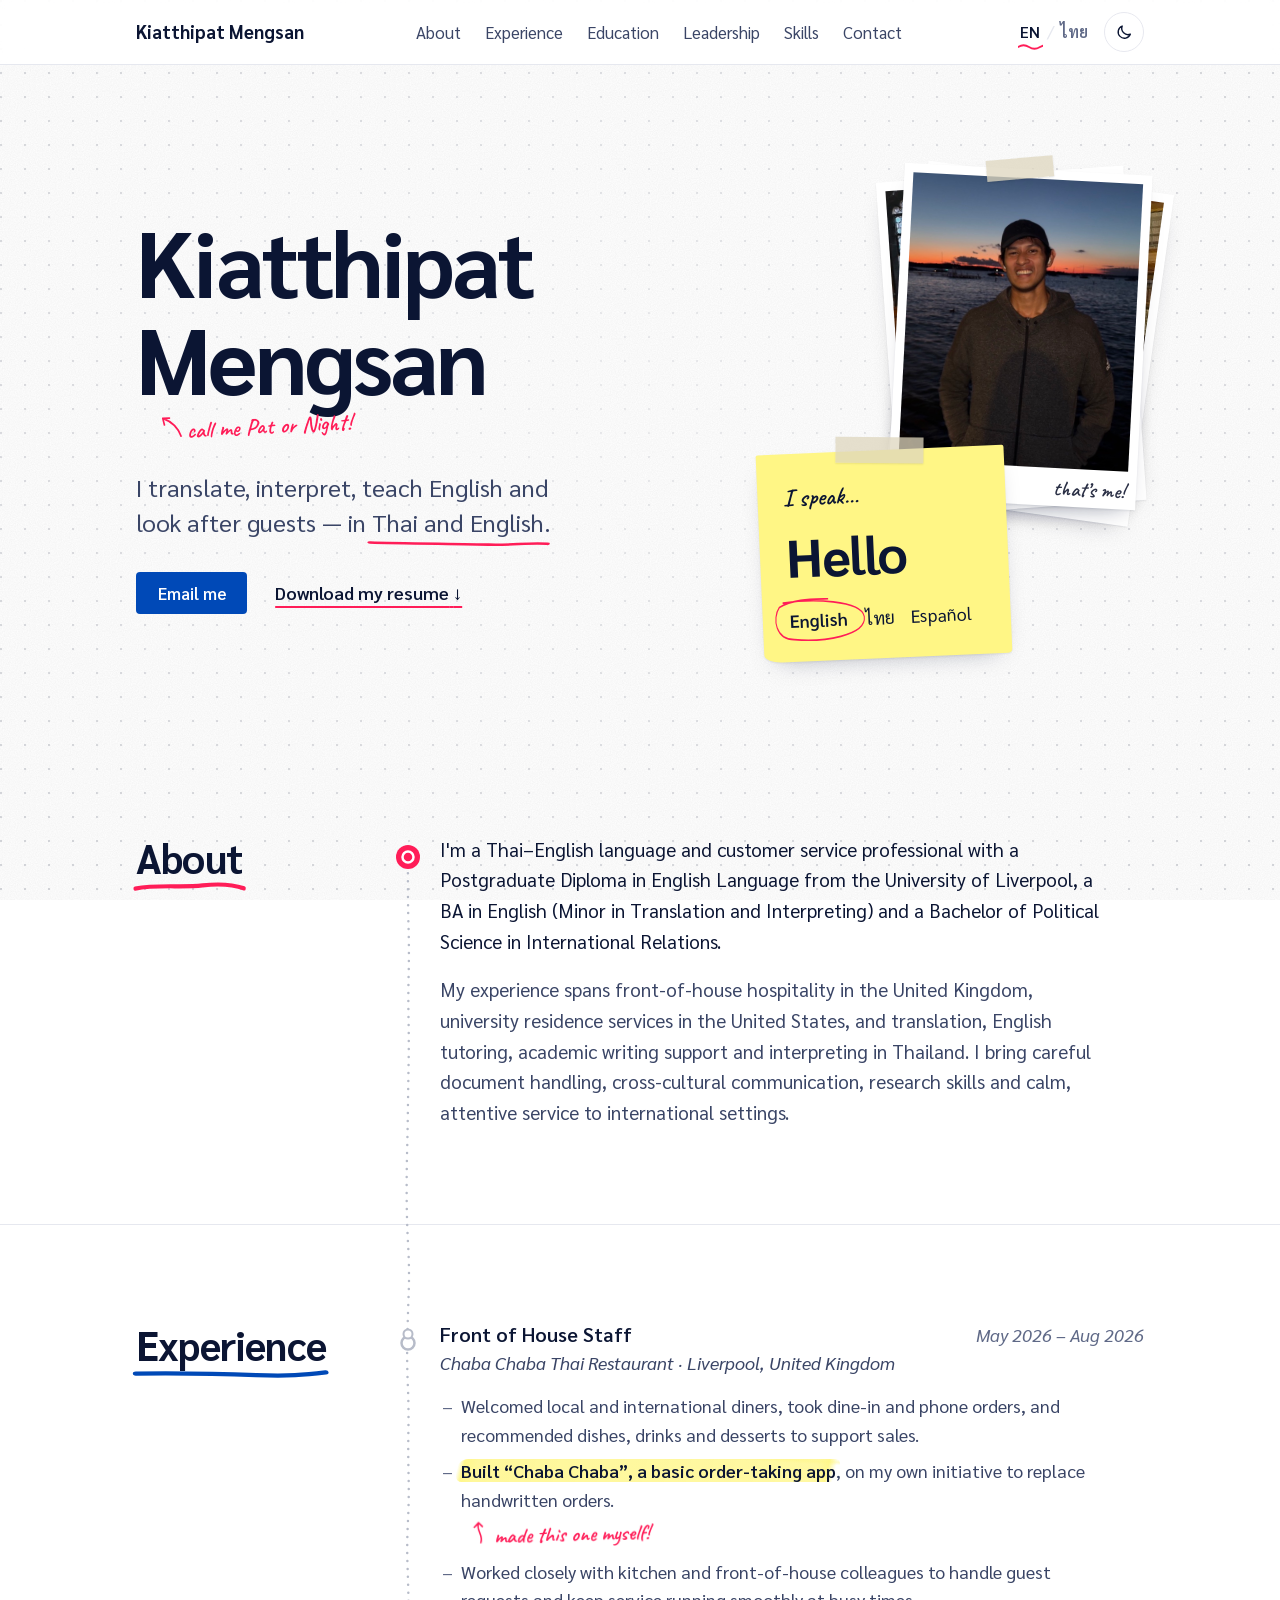
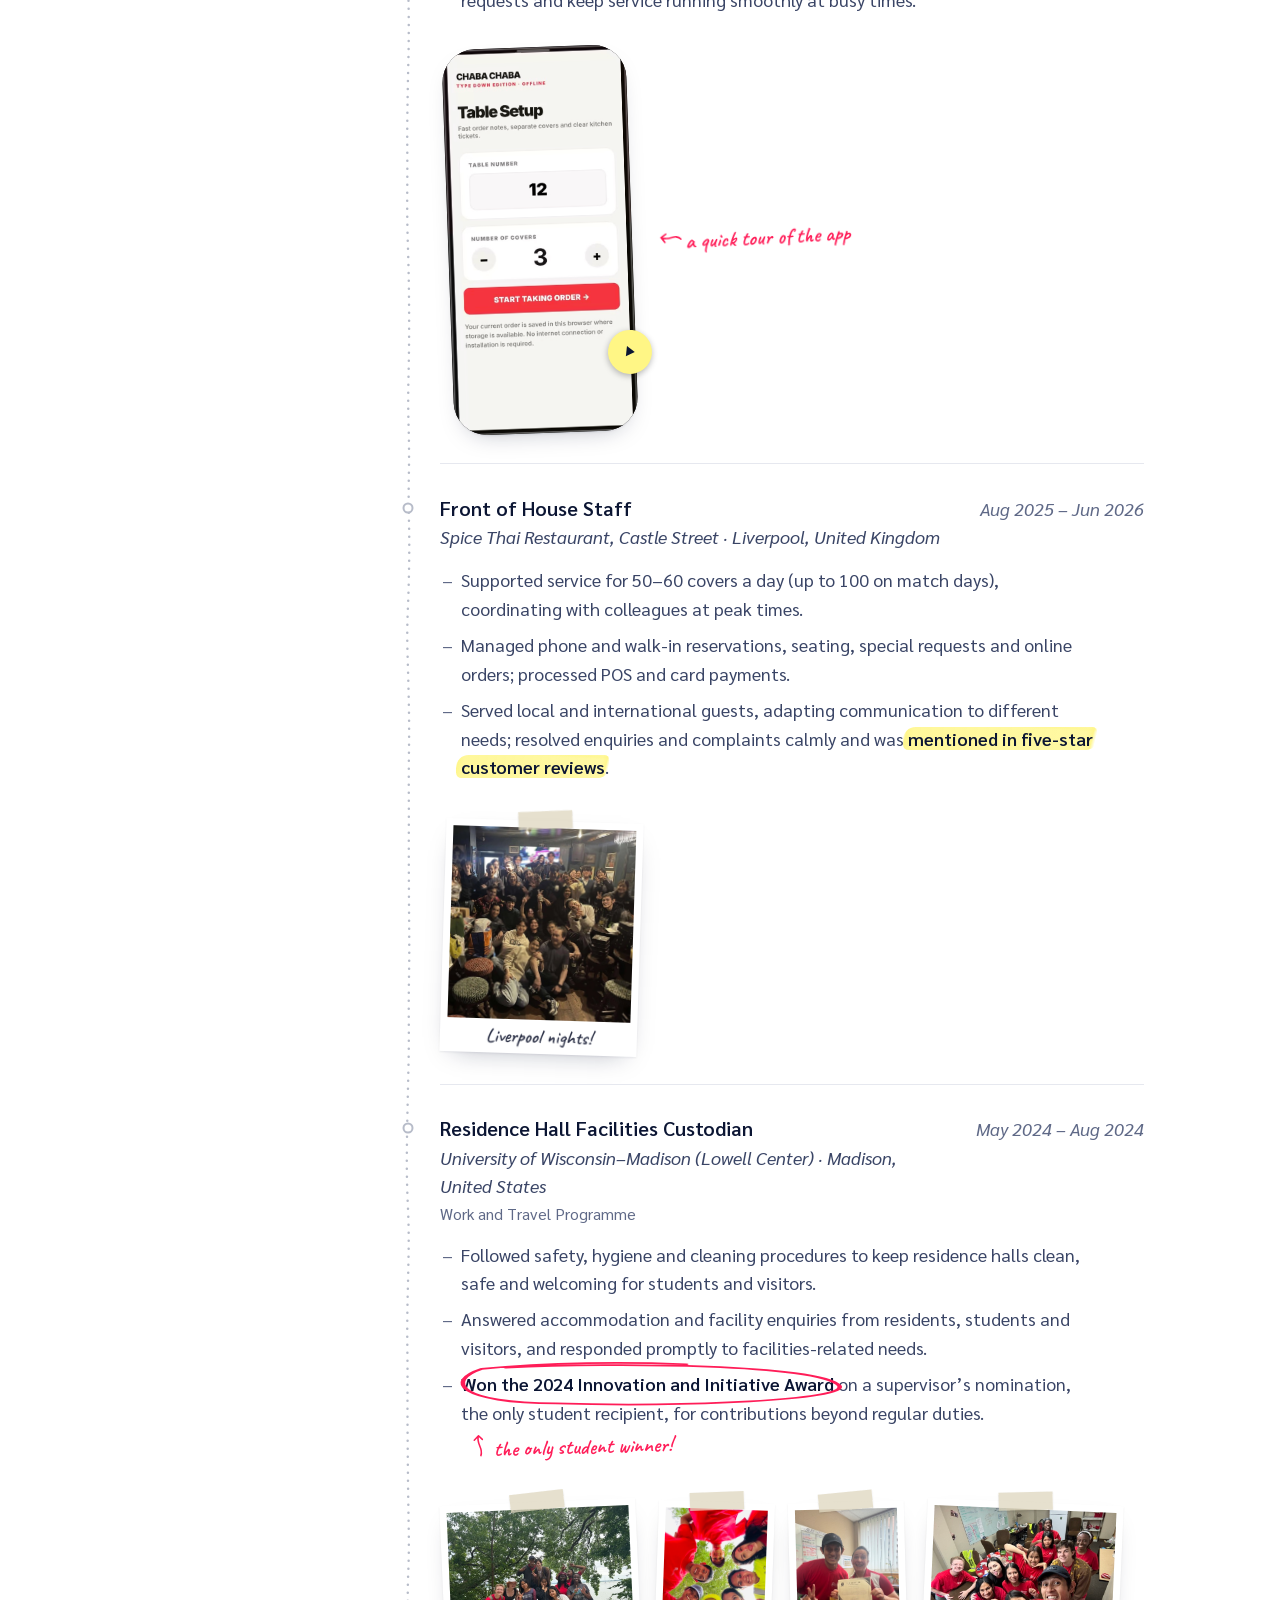
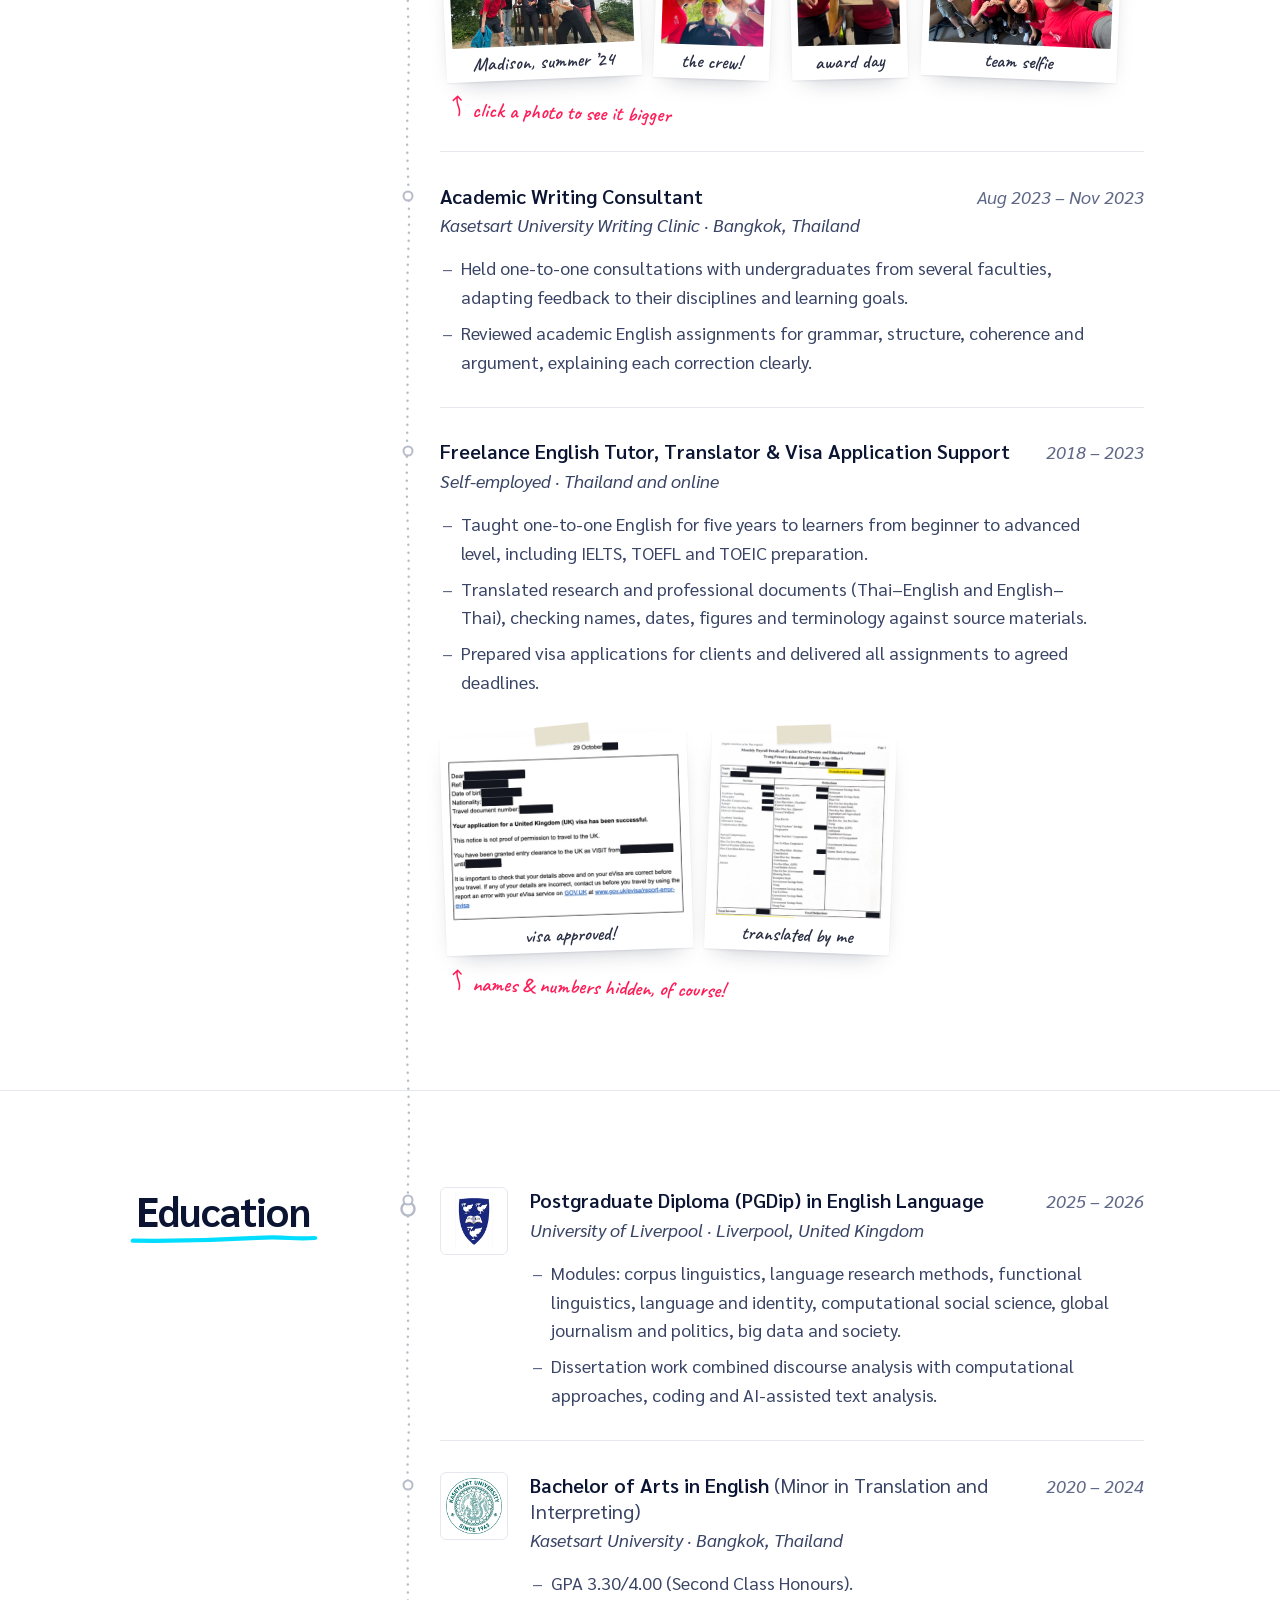
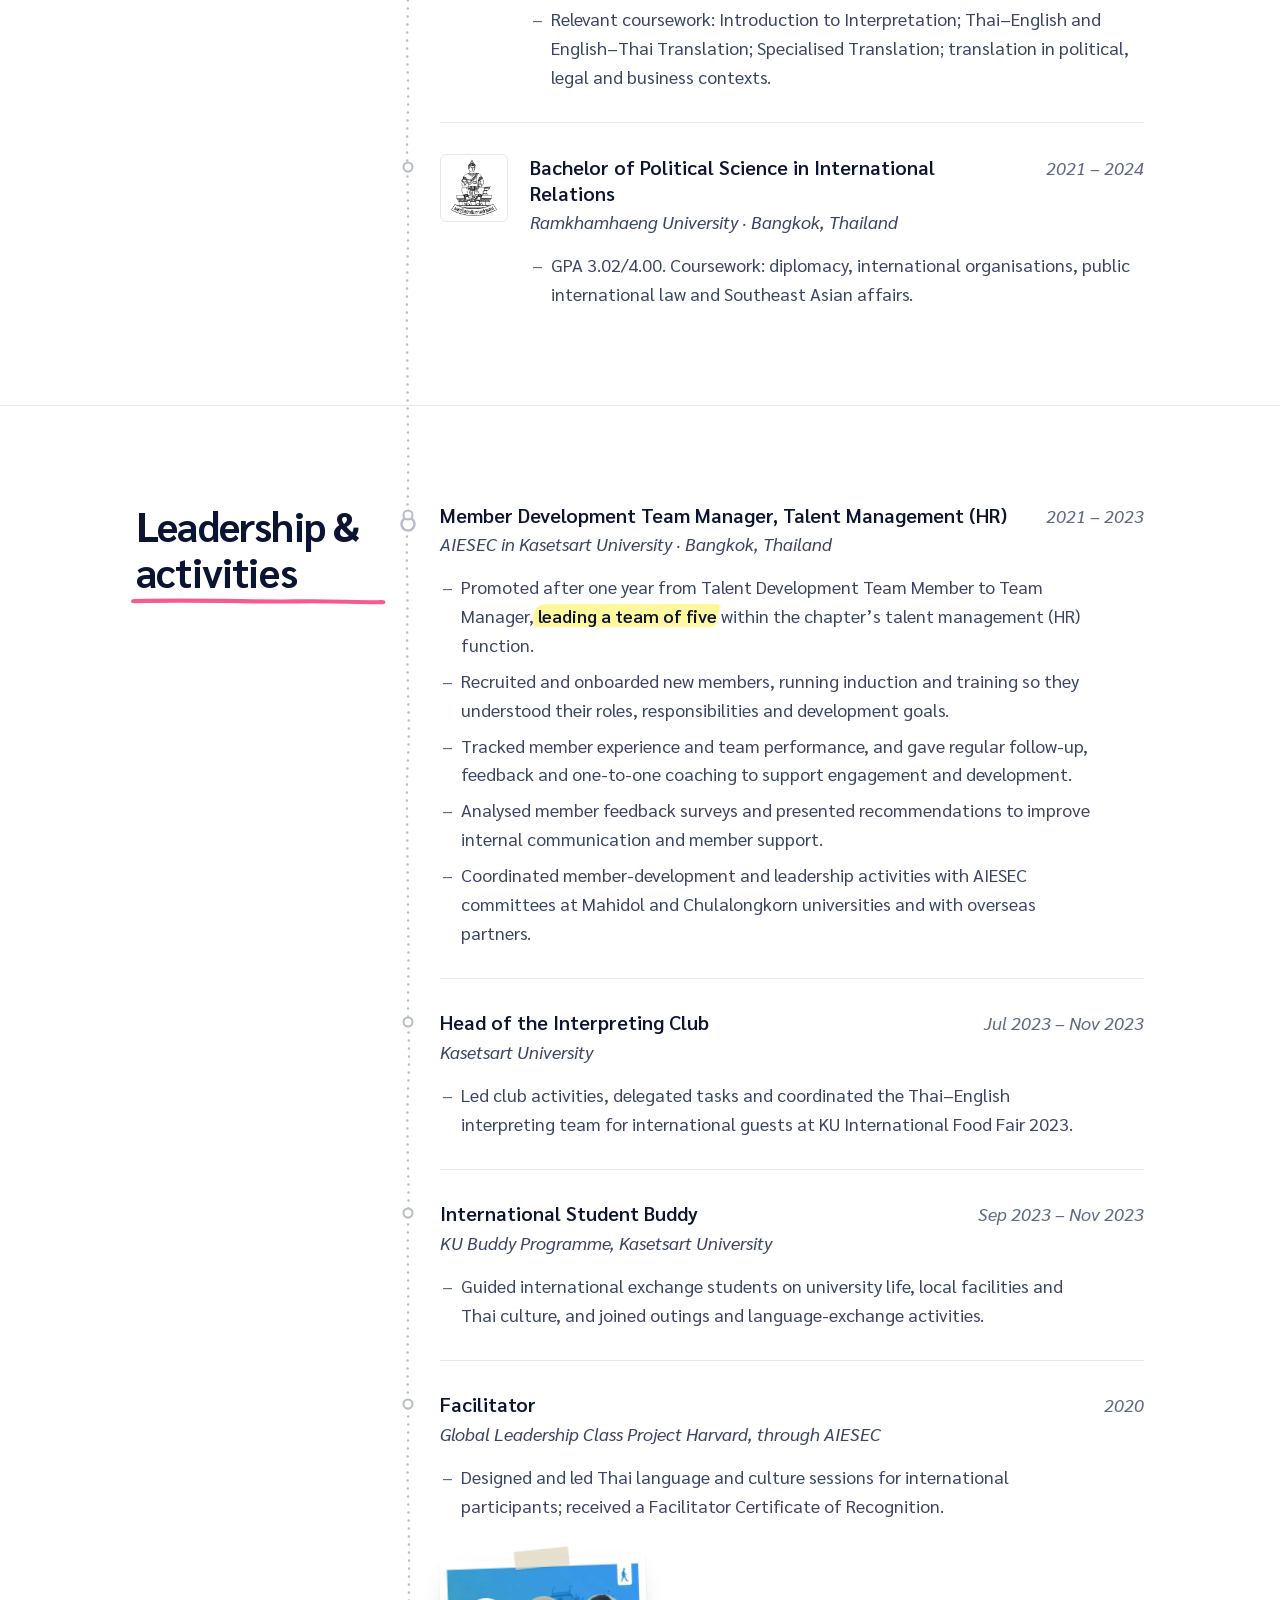
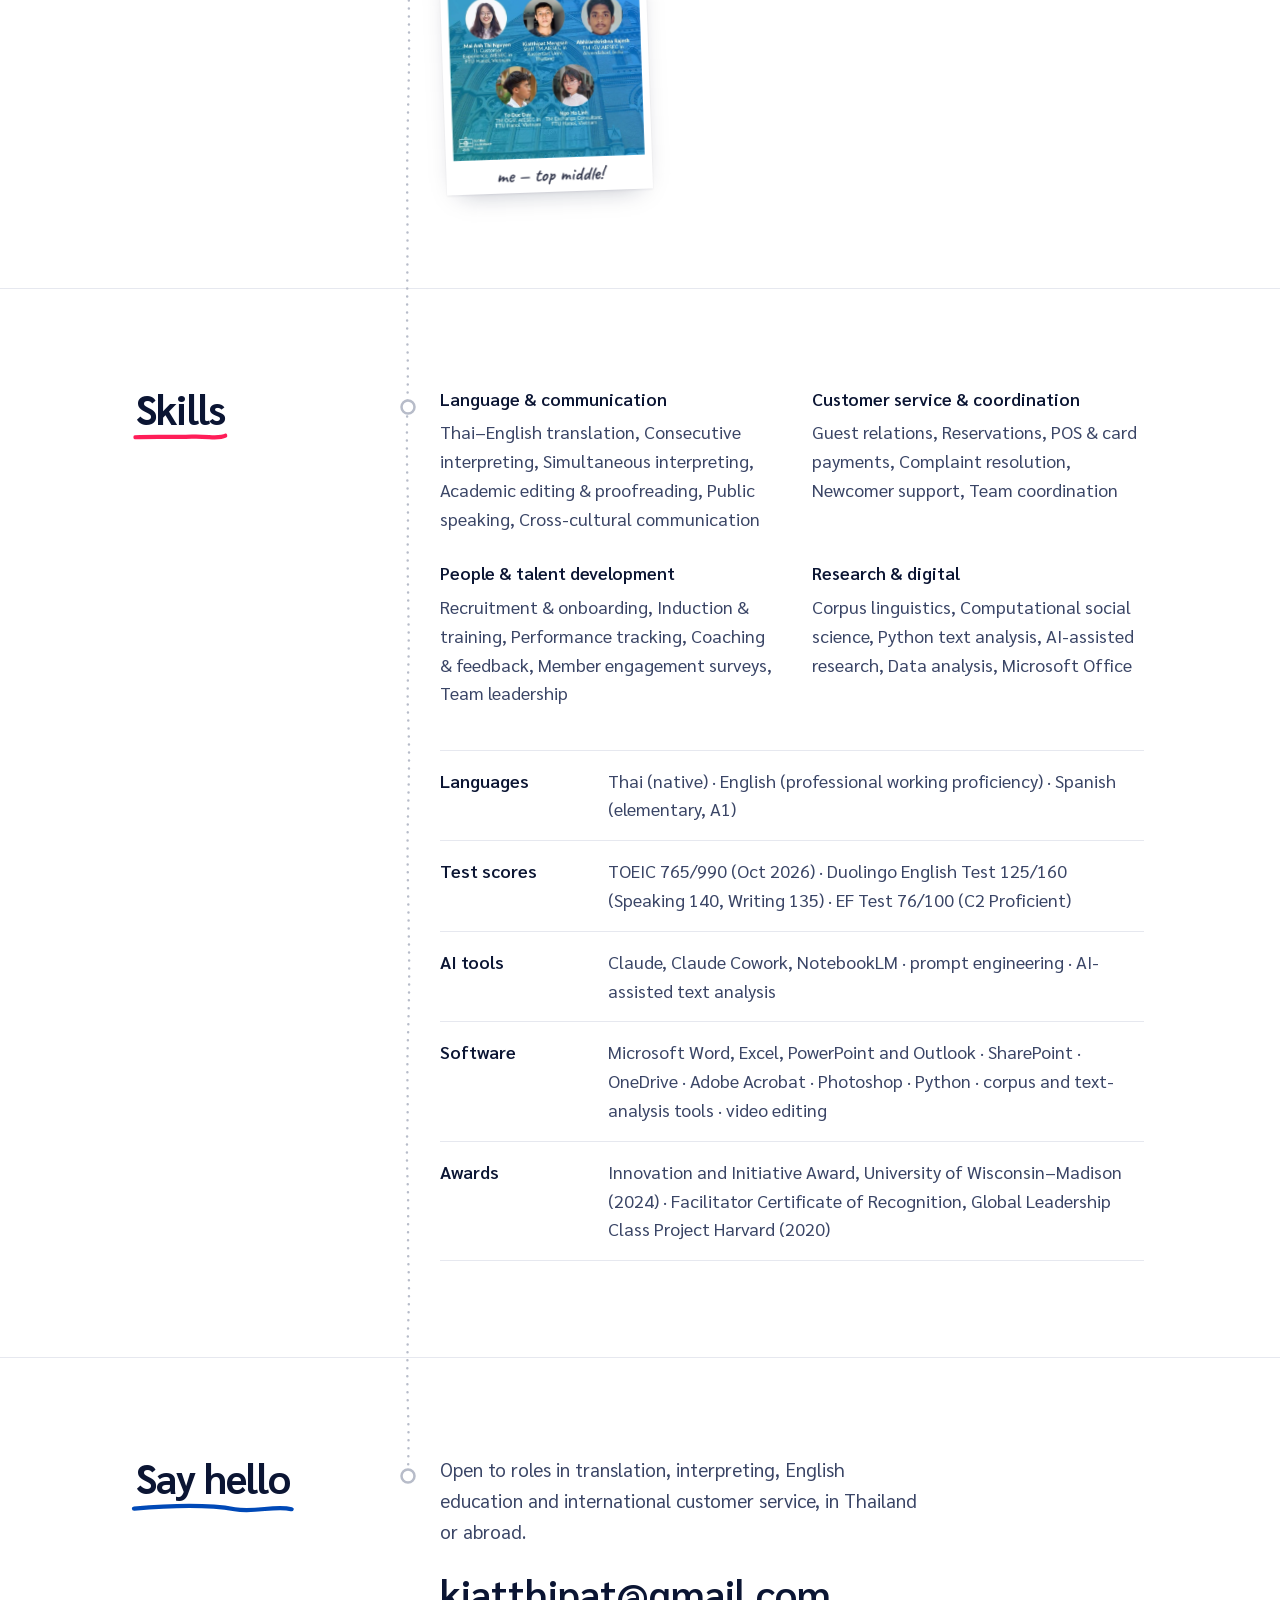
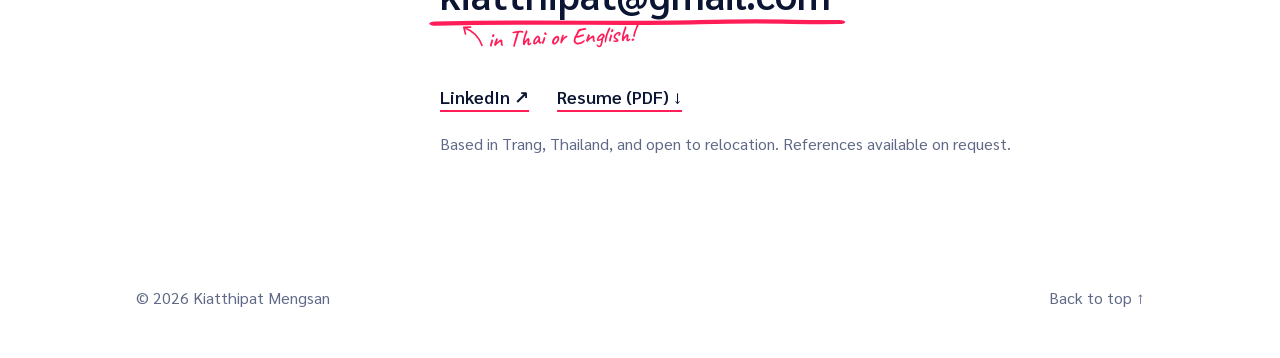
==== index.html @ db976f11 "Add files via upload" ====
<!doctype html>
<html lang="en">
<head>
  <meta charset="utf-8">
  <meta name="viewport" content="width=device-width, initial-scale=1">
  <title>Kiatthipat Mengsan — Thai–English Language &amp; Customer Service</title>
  <meta name="description" content="Kiatthipat Mengsan — Thai–English translation, interpreting, English tutoring and international customer service. PGDip in English Language, University of Liverpool.">
  <meta name="color-scheme" content="light dark">
  <!-- phone browser bar colour; theme.js keeps it in step with the toggle -->
  <meta name="theme-color" content="#FFFFFF">
  <meta property="og:type" content="profile">
  <meta property="og:title" content="Kiatthipat Mengsan">
  <meta property="og:description" content="Thai–English language, translation and international customer service professional.">
  <link rel="icon" href="favicon.svg" type="image/svg+xml">
  <link rel="preconnect" href="https://fonts.googleapis.com">
  <link rel="preconnect" href="https://fonts.gstatic.com" crossorigin>
  <link href="https://fonts.googleapis.com/css2?family=Caveat:wght@500;600&family=Sarabun:ital,wght@0,400;0,500;0,600;0,700;0,800;1,400&family=Sriracha&display=swap" rel="stylesheet">
  <link rel="stylesheet" href="styles.css">
  <script>
    /* Language: ?lang=th in the link, else the visitor's saved choice,
       else Thai for Thai-language browsers, else English. */
    (function (d) {
      var l = null;
      try { l = new URLSearchParams(location.search).get('lang'); } catch (e) {}
      if (l !== 'th' && l !== 'en') { try { l = localStorage.getItem('lang'); } catch (e) {} }
      if (l !== 'th' && l !== 'en') l = (navigator.language || '').toLowerCase().indexOf('th') === 0 ? 'th' : 'en';
      d.setAttribute('data-lang', l);
      d.lang = l;
    })(document.documentElement);

    /* Theme: the visitor's saved choice, otherwise their system setting.
       Runs before the page paints, so there is no flash of the wrong theme. */
    (function (d) {
      var t = null;
      try { t = localStorage.getItem('theme'); } catch (e) {}
      if (t !== 'light' && t !== 'dark') {
        t = window.matchMedia && matchMedia('(prefers-color-scheme: dark)').matches ? 'dark' : 'light';
      }
      d.setAttribute('data-theme', t);
    })(document.documentElement);

    /* Animations on, unless the visitor prefers reduced motion.
       If motion.js fails to load, show everything after 3 s. */
    (function (d) {
      if (window.matchMedia && matchMedia('(prefers-reduced-motion: reduce)').matches) return;
      d.classList.add('motion');
      setTimeout(function () { if (!window.__motionReady) d.classList.remove('motion'); }, 3000);
    })(document.documentElement);
  </script>
  <script src="i18n.js" defer></script>
  <script src="theme.js" defer></script>
  <script src="nav.js" defer></script>
  <script src="journey.js" defer></script>
  <script src="motion.js" defer></script>
  <script src="gallery.js" defer></script>
  <script src="snaps.js" defer></script>
  <script src="video.js" defer></script>
  <script type="application/ld+json">
  {
    "@context": "https://schema.org",
    "@type": "Person",
    "name": "Kiatthipat Mengsan",
    "alternateName": ["Pat", "Night"],
    "image": "images/profile/sunset.jpg",
    "jobTitle": "Thai–English Language, Translation and International Customer Service Professional",
    "email": "mailto:kiatthipat@gmail.com",
    "address": { "@type": "PostalAddress", "addressLocality": "Trang", "addressCountry": "TH" },
    "sameAs": ["https://www.linkedin.com/in/kiatthipat-mengsan-0b6121152"],
    "knowsLanguage": ["th", "en", "es"],
    "alumniOf": [
      { "@type": "CollegeOrUniversity", "name": "University of Liverpool" },
      { "@type": "CollegeOrUniversity", "name": "Kasetsart University" },
      { "@type": "CollegeOrUniversity", "name": "Ramkhamhaeng University" }
    ]
  }
  </script>
</head>
<body>
  <!--
    Every piece of text appears twice, side by side:
      <span data-l="en">English</span><span data-l="th" lang="th">ภาษาไทย</span>
    Only the language that's switched on is shown. To edit the Thai
    version, change the data-l="th" text next to the English one.
  -->
  <a class="skip" href="#main"><span data-l="en">Skip to content</span><span data-l="th" lang="th">ข้ามไปยังเนื้อหา</span></a>

  <nav class="nav" aria-label="Main" data-th-aria-label="เมนูหลัก">
    <div class="wrap">
      <a class="brand" href="#top" aria-label="Kiatthipat Mengsan"><span class="brand-full">Kiatthipat</span><span class="brand-short" aria-hidden="true">K.</span> Mengsan</a>
      <ul class="nav-links">
        <li><a href="#about"><span data-l="en">About</span><span data-l="th" lang="th">เกี่ยวกับ</span></a></li>
        <li><a href="#experience"><span data-l="en">Experience</span><span data-l="th" lang="th">ประสบการณ์</span></a></li>
        <li><a href="#education"><span data-l="en">Education</span><span data-l="th" lang="th">การศึกษา</span></a></li>
        <li><a href="#leadership"><span data-l="en">Leadership</span><span data-l="th" lang="th">กิจกรรม</span></a></li>
        <li><a href="#skills"><span data-l="en">Skills</span><span data-l="th" lang="th">ทักษะ</span></a></li>
        <li><a href="#contact"><span data-l="en">Contact</span><span data-l="th" lang="th">ติดต่อ</span></a></li>
      </ul>
      <div class="nav-tools">
        <div class="lang-switch" role="group" aria-label="Language / ภาษา">
          <button type="button" data-set-lang="en" lang="en" aria-pressed="true">EN</button>
          <span class="lang-sep" aria-hidden="true">/</span>
          <button type="button" data-set-lang="th" lang="th" aria-pressed="false">ไทย</button>
        </div>
        <button class="theme-toggle" type="button" data-theme-toggle aria-label="Dark mode" data-th-aria-label="โหมดมืด" aria-pressed="false">
          <svg class="icon-moon" viewBox="0 0 24 24" fill="none" stroke="currentColor" stroke-width="1.8" stroke-linecap="round" stroke-linejoin="round" aria-hidden="true"><path d="M20 14.6A8.2 8.2 0 0 1 9.4 4a8.2 8.2 0 1 0 10.6 10.6Z"/></svg>
          <svg class="icon-sun" viewBox="0 0 24 24" fill="none" stroke="currentColor" stroke-width="1.8" stroke-linecap="round" stroke-linejoin="round" aria-hidden="true"><circle cx="12" cy="12" r="4"/><path d="M12 2.5v2M12 19.5v2M4.6 4.6 6 6M18 18l1.4 1.4M2.5 12h2M19.5 12h2M4.6 19.4 6 18M18 6l1.4-1.4"/></svg>
        </button>
        <button class="menu-toggle" type="button" aria-expanded="false" aria-controls="mobile-menu" aria-label="Menu" data-th-aria-label="เมนู">
          <span class="menu-icon" aria-hidden="true"><span></span><span></span></span>
        </button>
      </div>
    </div>

    <!-- Phone menu (nav.js) -->
    <div class="mobile-menu" id="mobile-menu" hidden>
      <ul>
        <li><a href="#about"><span data-l="en">About</span><span data-l="th" lang="th">เกี่ยวกับ</span></a></li>
        <li><a href="#experience"><span data-l="en">Experience</span><span data-l="th" lang="th">ประสบการณ์</span></a></li>
        <li><a href="#education"><span data-l="en">Education</span><span data-l="th" lang="th">การศึกษา</span></a></li>
        <li><a href="#leadership"><span data-l="en">Leadership &amp; activities</span><span data-l="th" lang="th">ภาวะผู้นำและกิจกรรม</span></a></li>
        <li><a href="#skills"><span data-l="en">Skills</span><span data-l="th" lang="th">ทักษะ</span></a></li>
        <li><a href="#contact"><span data-l="en">Contact</span><span data-l="th" lang="th">ติดต่อ</span></a></li>
      </ul>
      <button class="menu-theme" type="button" data-theme-toggle aria-pressed="false">
        <svg class="icon-moon" viewBox="0 0 24 24" fill="none" stroke="currentColor" stroke-width="1.8" stroke-linecap="round" stroke-linejoin="round" aria-hidden="true"><path d="M20 14.6A8.2 8.2 0 0 1 9.4 4a8.2 8.2 0 1 0 10.6 10.6Z"/></svg>
        <svg class="icon-sun" viewBox="0 0 24 24" fill="none" stroke="currentColor" stroke-width="1.8" stroke-linecap="round" stroke-linejoin="round" aria-hidden="true"><circle cx="12" cy="12" r="4"/><path d="M12 2.5v2M12 19.5v2M4.6 4.6 6 6M18 18l1.4 1.4M2.5 12h2M19.5 12h2M4.6 19.4 6 18M18 6l1.4-1.4"/></svg>
        <span data-l="en">Dark mode</span><span data-l="th" lang="th">โหมดมืด</span>
      </button>
    </div>
  </nav>

  <main id="main">
    <!-- Journey line: drawn by journey.js as you scroll -->
    <svg class="journey" aria-hidden="true" focusable="false">
      <path class="journey-track"/>
      <path class="journey-line"/>
      <g class="journey-nodes"></g>
      <g class="journey-head is-hidden">
        <circle class="journey-halo" r="12"/>
        <circle class="journey-dot" r="5.5"/>
      </g>
    </svg>

    <!-- ============ HERO ============ -->
    <header class="hero" id="top">
      <div class="wrap hero-grid">
        <div class="hero-text">
          <!-- headline + contact line are printed in the PDF only -->
          <p class="eyebrow print-block"><span data-l="en">Thai–English language, translation &amp; international customer service</span><span data-l="th" lang="th">ภาษาไทย–อังกฤษ การแปล และงานบริการลูกค้าระดับนานาชาติ</span></p>
          <h1>Kiatthipat Mengsan</h1>
          <p class="note note-hero" data-arrow="up-left"><span data-l="en">call me Pat or Night!</span><span data-l="th" lang="th">เรียกสั้น ๆ ว่า Pat หรือ Night ก็ได้!</span></p>
          <p class="role-line">
            <span data-l="en">I translate, interpret, teach English and look after guests — in <span class="u-sketch" data-pen="var(--queen)">Thai and English</span>.</span>
            <span data-l="th" lang="th">งานแปล งานล่าม สอนภาษาอังกฤษ และดูแลลูกค้า — ได้ทั้ง<span class="u-sketch" data-pen="var(--queen)">ภาษาไทยและอังกฤษ</span></span>
          </p>
          <p class="hero-meta print-block">
            <span class="meta-item"><span data-l="en">Trang, Thailand · open to relocation</span><span data-l="th" lang="th">ตรัง ประเทศไทย · พร้อมย้ายที่ทำงาน</span></span>
            <span class="meta-item">kiatthipat@gmail.com</span>
            <span class="meta-item">linkedin.com/in/kiatthipat-mengsan-0b6121152</span>
          </p>
          <div class="actions">
            <a class="btn btn-primary" href="mailto:kiatthipat@gmail.com"><span data-l="en">Email me</span><span data-l="th" lang="th">ส่งอีเมล</span></a>
            <a class="link-arrow" href="resume.pdf" download="Kiatthipat_Mengsan_Resume.pdf" data-th-href="resume-th.pdf" data-th-download="Kiatthipat_Mengsan_Resume_TH.pdf"><span data-l="en">Download my resume</span><span data-l="th" lang="th">ดาวน์โหลดเรซูเม่</span> <span aria-hidden="true">↓</span></a>
          </div>
        </div>

        <div class="hero-collage">
        <!-- A little stack of snapshots: it shuffles on its own every few
             seconds, and a tap/click shows the next one. To change a photo,
             swap the img file and its caption; to add one, copy a <figure>. -->
        <div class="snap-stack">
          <figure class="portrait snap" data-pos="0">
            <img src="images/profile/sunset.jpg" alt="Kiatthipat (Pat) smiling by a lake at sunset" data-th-alt="Kiatthipat (Pat) ยิ้มอยู่ริมทะเลสาบตอนพระอาทิตย์ตก" width="520" height="650">
            <figcaption class="photo-label" aria-hidden="true"><span data-l="en">that’s me!</span><span data-l="th" lang="th">ตัวจริงเอง!</span></figcaption>
          </figure>
          <figure class="portrait snap" data-pos="1" aria-hidden="true">
            <img src="images/profile/wood-room.jpg" alt="Pat standing in a wood-panelled room with stained-glass windows" data-th-alt="Pat ยืนอยู่ในห้องผนังไม้ที่มีหน้าต่างกระจกสี" width="520" height="650">
            <figcaption class="photo-label" aria-hidden="true"><span data-l="en">smart casual</span><span data-l="th" lang="th">ลุคสุภาพ</span></figcaption>
          </figure>
          <figure class="portrait snap" data-pos="2" aria-hidden="true">
            <img src="images/profile/library.jpg" alt="Pat and two friends posing in a wood-panelled library" data-th-alt="Pat กับเพื่อนสองคนโพสท่าในห้องสมุดผนังไม้" width="520" height="650">
            <figcaption class="photo-label" aria-hidden="true"><span data-l="en">library crew!</span><span data-l="th" lang="th">แก๊งห้องสมุด!</span></figcaption>
          </figure>
          <figure class="portrait snap" data-pos="3" aria-hidden="true">
            <img src="images/profile/london.jpg" alt="Pat in front of Buckingham Palace in London" data-th-alt="Pat ที่หน้าพระราชวังบักกิงแฮม ลอนดอน" width="520" height="650" loading="lazy">
            <figcaption class="photo-label" aria-hidden="true"><span data-l="en">hello, London!</span><span data-l="th" lang="th">ลอนดอนจ้า!</span></figcaption>
          </figure>
          <figure class="portrait snap" data-pos="3" aria-hidden="true">
            <img src="images/profile/museum.jpg" alt="Pat leaning on a balcony inside a museum" data-th-alt="Pat ยืนพิงระเบียงในพิพิธภัณฑ์" width="520" height="650" loading="lazy">
            <figcaption class="photo-label" aria-hidden="true"><span data-l="en">museum day</span><span data-l="th" lang="th">เที่ยวมิวเซียม</span></figcaption>
          </figure>
          <figure class="portrait snap" data-pos="3" aria-hidden="true">
            <img src="images/profile/flag.jpg" alt="Pat holding up a Jamaican flag in front of a projector screen" data-th-alt="Pat ชูธงชาติจาไมกาหน้าจอโปรเจกเตอร์" width="520" height="650" loading="lazy">
            <figcaption class="photo-label" aria-hidden="true"><span data-l="en">flag up!</span><span data-l="th" lang="th">ชูธงเลย!</span></figcaption>
          </figure>
          <button class="snap-next" type="button" aria-label="Show the next photo" data-th-aria-label="ดูรูปถัดไป"></button>
        </div>

        <aside class="sticky" aria-labelledby="lang-h">
          <p class="sticky-label" id="lang-h"><span data-l="en">I speak…</span><span data-l="th" lang="th">พูดได้…</span></p>
          <p class="greeting" aria-hidden="true"><span class="greeting-word">Hello</span></p>
          <ul class="lang-chips">
            <li class="is-active" data-lang="EN">English</li>
            <li data-lang="TH" lang="th">ไทย</li>
            <li data-lang="ES" lang="es">Español</li>
          </ul>
        </aside>
        </div>
      </div>
    </header>

    <!-- ============ ABOUT ============ -->
    <section class="section" id="about" aria-labelledby="about-h">
      <div class="wrap split">
        <header class="section-title"><h2 id="about-h"><span data-l="en">About</span><span data-l="th" lang="th">เกี่ยวกับ</span></h2></header>
        <div class="section-body">
          <div class="prose">
            <p><span data-l="en">I'm a Thai–English language and customer service professional with a Postgraduate Diploma in English Language from the University of Liverpool, a BA in English (Minor in Translation and Interpreting) and a Bachelor of Political Science in International Relations.</span><span data-l="th" lang="th">ทำงานด้านภาษาไทย–อังกฤษและงานบริการลูกค้า สำเร็จการศึกษาระดับประกาศนียบัตรบัณฑิต สาขาภาษาอังกฤษ จากมหาวิทยาลัยลิเวอร์พูล ศิลปศาสตรบัณฑิต สาขาวิชาภาษาอังกฤษ (วิชาโทการแปลและการล่าม) และรัฐศาสตรบัณฑิต สาขาวิชาความสัมพันธ์ระหว่างประเทศ</span></p>
            <p><span data-l="en">My experience spans front-of-house hospitality in the United Kingdom, university residence services in the United States, and translation, English tutoring, academic writing support and interpreting in Thailand. I bring careful document handling, cross-cultural communication, research skills and calm, attentive service to international settings.</span><span data-l="th" lang="th">มีประสบการณ์งานบริการหน้าร้านในสหราชอาณาจักร งานบริการหอพักมหาวิทยาลัยในสหรัฐอเมริกา รวมถึงงานแปล สอนพิเศษภาษาอังกฤษ ให้คำปรึกษาด้านการเขียนเชิงวิชาการ และงานล่ามในประเทศไทย จุดเด่นคือความละเอียดรอบคอบในการจัดการเอกสาร การสื่อสารข้ามวัฒนธรรม ทักษะการค้นคว้าวิจัย และการให้บริการอย่างใจเย็นและเอาใจใส่ในบริบทนานาชาติ</span></p>
          </div>
        </div>
      </div>
    </section>

    <!-- ============ EXPERIENCE ============ -->
    <section class="section" id="experience" aria-labelledby="exp-h">
      <div class="wrap split">
        <header class="section-title"><h2 id="exp-h"><span data-l="en">Experience</span><span data-l="th" lang="th">ประสบการณ์</span></h2></header>
        <div class="section-body">
          <article class="entry">
            <header class="entry-head">
              <div>
                <h3 class="entry-title"><span data-l="en">Front of House Staff</span><span data-l="th" lang="th">พนักงานบริการหน้าร้าน</span></h3>
                <p class="entry-org"><span data-l="en">Chaba Chaba Thai Restaurant · Liverpool, United Kingdom</span><span data-l="th" lang="th">ร้านอาหารไทย Chaba Chaba · ลิเวอร์พูล สหราชอาณาจักร</span></p>
              </div>
              <p class="entry-when"><span data-l="en">May 2026 – Aug 2026</span><span data-l="th" lang="th">พ.ค. 2026 – ส.ค. 2026</span></p>
            </header>
            <ul class="entry-points">
              <li><span data-l="en">Welcomed local and international diners, took dine-in and phone orders, and recommended dishes, drinks and desserts to support sales.</span><span data-l="th" lang="th">ต้อนรับลูกค้าทั้งชาวท้องถิ่นและชาวต่างชาติ รับออร์เดอร์ทั้งในร้านและทางโทรศัพท์ และแนะนำอาหาร เครื่องดื่ม และของหวานเพื่อช่วยเพิ่มยอดขาย</span></li>
              <li><span data-l="en"><strong>Built “Chaba Chaba”, a basic order-taking app</strong>, on my own initiative to replace handwritten orders.</span><span data-l="th" lang="th"><strong>สร้างแอปรับออร์เดอร์แบบพื้นฐาน “Chaba Chaba”</strong> ขึ้นเองด้วยความริเริ่มส่วนตัว เพื่อใช้แทนการจดออร์เดอร์ด้วยลายมือ</span>
                <span class="note note-inline" data-arrow="up" aria-hidden="true"><span data-l="en">made this one myself!</span><span data-l="th" lang="th">อันนี้ทำเองทั้งหมด!</span></span></li>
              <li><span data-l="en">Worked closely with kitchen and front-of-house colleagues to handle guest requests and keep service running smoothly at busy times.</span><span data-l="th" lang="th">ทำงานร่วมกับทีมครัวและทีมหน้าร้านอย่างใกล้ชิด เพื่อดูแลคำขอของลูกค้าและให้บริการเป็นไปอย่างราบรื่นในช่วงที่ลูกค้าหนาแน่น</span></li>
            </ul>

            <!-- A short silent tour of the app, shown on a phone. It plays by
                 itself while on screen (see video.js); the round button pauses it. -->
            <figure class="app-demo">
              <div class="phone">
                <video class="phone-screen" controls muted loop playsinline preload="none" poster="images/chaba/walkthrough-poster.jpg" width="480" height="1006" aria-label="A 20-second tour of the Chaba Chaba app on a phone: setting up a table, adding dishes for each guest, reviewing the order and preparing the kitchen ticket" data-th-aria-label="วิดีโอ 20 วินาทีพาชมแอป Chaba Chaba บนโทรศัพท์: ตั้งค่าโต๊ะ เพิ่มอาหารให้ลูกค้าแต่ละคน ตรวจทานออร์เดอร์ และเตรียมใบสั่งอาหารสำหรับครัว">
                  <source src="images/chaba/walkthrough.mp4" type="video/mp4">
                  <a href="images/chaba/walkthrough.mp4">Watch the app tour (MP4)</a>
                </video>
                <button class="phone-play" type="button" aria-pressed="false" aria-label="Play the app tour" data-th-aria-label="เล่นวิดีโอแนะนำแอป" hidden>
                  <svg class="icon-play" viewBox="0 0 24 24" aria-hidden="true"><path d="M8 5.5v13l10.5-6.5z"/></svg>
                  <svg class="icon-pause" viewBox="0 0 24 24" aria-hidden="true"><path d="M7 5h3.5v14H7zM13.5 5H17v14h-3.5z"/></svg>
                </button>
              </div>
              <figcaption class="note note-demo" data-arrow="left"><span data-l="en">a quick tour of the app</span><span data-l="th" lang="th">พาทัวร์แอป<span class="keep">แบบสั้น ๆ</span></span></figcaption>
            </figure>
          </article>

          <article class="entry">
            <header class="entry-head">
              <div>
                <h3 class="entry-title"><span data-l="en">Front of House Staff</span><span data-l="th" lang="th">พนักงานบริการหน้าร้าน</span></h3>
                <p class="entry-org"><span data-l="en">Spice Thai Restaurant, Castle Street · Liverpool, United Kingdom</span><span data-l="th" lang="th">ร้านอาหาร Spice Thai ถนน Castle Street · ลิเวอร์พูล สหราชอาณาจักร</span></p>
              </div>
              <p class="entry-when"><span data-l="en">Aug 2025 – Jun 2026</span><span data-l="th" lang="th">ส.ค. 2025 – มิ.ย. 2026</span></p>
            </header>
            <ul class="entry-points">
              <li><span data-l="en">Supported service for 50–60 covers a day (up to 100 on match days), coordinating with colleagues at peak times.</span><span data-l="th" lang="th">ร่วมให้บริการลูกค้าวันละ 50–60 ที่ (สูงสุด 100 ที่ในวันที่มีการแข่งขัน) และประสานงานกับเพื่อนร่วมงานในช่วงเวลาเร่งด่วน</span></li>
              <li><span data-l="en">Managed phone and walk-in reservations, seating, special requests and online orders; processed POS and card payments.</span><span data-l="th" lang="th">ดูแลการจองโต๊ะทางโทรศัพท์และลูกค้าวอล์กอิน การจัดที่นั่ง คำขอพิเศษ และออร์เดอร์ออนไลน์ รวมถึงรับชำระเงินผ่านระบบ POS และบัตร</span></li>
              <li><span data-l="en">Served local and international guests, adapting communication to different needs; resolved enquiries and complaints calmly and was <strong>mentioned in five-star customer reviews</strong>.</span><span data-l="th" lang="th">ให้บริการลูกค้าทั้งชาวท้องถิ่นและชาวต่างชาติ โดยปรับวิธีสื่อสารให้เหมาะกับแต่ละคน ตอบข้อสงสัยและจัดการข้อร้องเรียนอย่างใจเย็น และ<strong>ได้รับการกล่าวถึงในรีวิวห้าดาวจากลูกค้า</strong></span></li>
            </ul>
            <div class="gallery gallery-single" role="group" aria-label="Photo from Liverpool" data-th-aria-label="ภาพจากลิเวอร์พูล">
              <a class="photo" href="images/spice/group.jpg" style="--ar: 0.953; --tilt: 1.8deg; --i: 0" data-caption="Good times in Liverpool" data-th-caption="ช่วงเวลาดี ๆ ที่ลิเวอร์พูล">
                <img src="images/spice/group-thumb.jpg" alt="A big group of people smiling and making peace signs, gathered in a cosy bar in Liverpool" data-th-alt="คนกลุ่มใหญ่ยิ้มและชูสองนิ้ว รวมตัวกันในบาร์บรรยากาศอบอุ่นที่ลิเวอร์พูล" width="610" height="640" loading="lazy" decoding="async">
                <span class="photo-label" aria-hidden="true"><span data-l="en">Liverpool nights!</span><span data-l="th" lang="th">คืนที่ลิเวอร์พูล!</span></span>
              </a>
            </div>
          </article>

          <article class="entry">
            <header class="entry-head">
              <div>
                <h3 class="entry-title"><span data-l="en">Residence Hall Facilities Custodian</span><span data-l="th" lang="th">พนักงานดูแลอาคารหอพักนักศึกษา</span></h3>
                <p class="entry-org"><span data-l="en">University of Wisconsin–Madison (Lowell Center) · Madison, United States</span><span data-l="th" lang="th">มหาวิทยาลัยวิสคอนซิน–แมดิสัน (Lowell Center) · แมดิสัน สหรัฐอเมริกา</span></p>
                <p class="entry-note"><span data-l="en">Work and Travel Programme</span><span data-l="th" lang="th">โครงการ Work and Travel</span></p>
              </div>
              <p class="entry-when"><span data-l="en">May 2024 – Aug 2024</span><span data-l="th" lang="th">พ.ค. 2024 – ส.ค. 2024</span></p>
            </header>
            <ul class="entry-points">
              <li><span data-l="en">Followed safety, hygiene and cleaning procedures to keep residence halls clean, safe and welcoming for students and visitors.</span><span data-l="th" lang="th">ปฏิบัติตามขั้นตอนด้านความปลอดภัย สุขอนามัย และการทำความสะอาด เพื่อให้หอพักสะอาด ปลอดภัย และน่าอยู่สำหรับนักศึกษาและผู้มาเยือน</span></li>
              <li><span data-l="en">Answered accommodation and facility enquiries from residents, students and visitors, and responded promptly to facilities-related needs.</span><span data-l="th" lang="th">ตอบคำถามเรื่องที่พักและสิ่งอำนวยความสะดวกจากผู้พักอาศัย นักศึกษา และผู้มาเยือน และตอบสนองความต้องการด้านอาคารสถานที่อย่างรวดเร็ว</span></li>
              <li><span data-l="en"><strong class="circled">Won the 2024 Innovation and Initiative Award</strong> on a supervisor’s nomination, the only student recipient, for contributions beyond regular duties.</span><span data-l="th" lang="th"><strong class="circled">ได้รับรางวัล Innovation and Initiative Award ปี 2024</strong> จากการเสนอชื่อของหัวหน้างาน เป็นนักศึกษาเพียงคนเดียวที่ได้รับรางวัลนี้ จากผลงานที่เกินกว่าหน้าที่ประจำ</span>
                <span class="note note-inline" data-arrow="up" aria-hidden="true"><span data-l="en">the only student winner!</span><span data-l="th" lang="th">นักศึกษาคนเดียวที่ได้รางวัล!</span></span></li>
            </ul>
            <div class="gallery" role="group" aria-label="Photos from UW–Madison, summer 2024" data-th-aria-label="ภาพจาก UW–Madison ฤดูร้อนปี 2024">
              <a class="photo" href="images/uw/lake.jpg" style="--ar: 1.3333; --tilt: -2.5deg; --i: 0" data-caption="With the summer team by the lake in Madison" data-th-caption="กับทีมช่วงซัมเมอร์ ริมทะเลสาบในเมืองแมดิสัน">
                <img src="images/uw/lake-thumb.jpg" alt="A group of colleagues posing under trees by the lake in Madison" data-th-alt="กลุ่มเพื่อนร่วมงานถ่ายรูปใต้ต้นไม้ริมทะเลสาบในเมืองแมดิสัน" width="600" height="450" loading="lazy" decoding="async">
                <span class="photo-label" aria-hidden="true"><span data-l="en">Madison, summer ’24</span><span data-l="th" lang="th">แมดิสัน ซัมเมอร์ ’24</span></span>
              </a>
              <a class="photo" href="images/uw/crew.jpg" style="--ar: 0.75; --tilt: 2deg; --i: 1" data-caption="The Residence Hall Facilities crew" data-th-caption="ทีมงาน Residence Hall Facilities">
                <img src="images/uw/crew-thumb.jpg" alt="Residence Hall Facilities staff in red University Housing shirts, photographed from below in a huddle" data-th-alt="ทีมงาน Residence Hall Facilities ในเสื้อสีแดงของ University Housing ถ่ายจากมุมล่างขณะยืนล้อมวง" width="450" height="600" loading="lazy" decoding="async">
                <span class="photo-label" aria-hidden="true"><span data-l="en">the crew!</span><span data-l="th" lang="th">ทีมงาน!</span></span>
              </a>
              <a class="photo" href="images/uw/award.jpg" style="--ar: 0.75; --tilt: -1.5deg; --i: 2" data-caption="Presenting a Certificate of Exemplary Award to my supervisor" data-th-caption="มอบประกาศนียบัตร Certificate of Exemplary Award ให้หัวหน้างาน">
                <img src="images/uw/award-thumb.jpg" alt="Holding up a Certificate of Exemplary Award with a supervisor in the University Housing office" data-th-alt="ถือประกาศนียบัตร Certificate of Exemplary Award คู่กับหัวหน้างานในสำนักงาน University Housing" width="450" height="600" loading="lazy" decoding="async">
                <span class="photo-label" aria-hidden="true"><span data-l="en">award day</span><span data-l="th" lang="th">วันมอบรางวัล</span></span>
              </a>
              <a class="photo" href="images/uw/team.jpg" style="--ar: 1.3333; --tilt: 2.5deg; --i: 3" data-caption="Team selfie in the University Housing office" data-th-caption="เซลฟี่ทีมงานในสำนักงาน University Housing">
                <img src="images/uw/team-thumb.jpg" alt="Selfie of the University Housing team in red staff shirts in their office" data-th-alt="เซลฟี่ทีมงาน University Housing ในเสื้อสีแดงที่สำนักงาน" width="600" height="450" loading="lazy" decoding="async">
                <span class="photo-label" aria-hidden="true"><span data-l="en">team selfie</span><span data-l="th" lang="th">เซลฟี่ทีม</span></span>
              </a>
            </div>
            <p class="note gallery-note" data-arrow="up" aria-hidden="true"><span data-l="en">click a photo to see it bigger</span><span data-l="th" lang="th">คลิกที่รูปเพื่อดูภาพใหญ่</span></p>
          </article>

          <article class="entry">
            <header class="entry-head">
              <div>
                <h3 class="entry-title"><span data-l="en">Academic Writing Consultant</span><span data-l="th" lang="th">ที่ปรึกษาด้านการเขียนเชิงวิชาการ</span></h3>
                <p class="entry-org"><span data-l="en">Kasetsart University Writing Clinic · Bangkok, Thailand</span><span data-l="th" lang="th">คลินิกการเขียน มหาวิทยาลัยเกษตรศาสตร์ · กรุงเทพฯ</span></p>
              </div>
              <p class="entry-when"><span data-l="en">Aug 2023 – Nov 2023</span><span data-l="th" lang="th">ส.ค. 2023 – พ.ย. 2023</span></p>
            </header>
            <ul class="entry-points">
              <li><span data-l="en">Held one-to-one consultations with undergraduates from several faculties, adapting feedback to their disciplines and learning goals.</span><span data-l="th" lang="th">ให้คำปรึกษาแบบตัวต่อตัวแก่นิสิตปริญญาตรีจากหลายคณะ โดยปรับคำแนะนำให้เหมาะกับสาขาวิชาและเป้าหมายการเรียนรู้ของแต่ละคน</span></li>
              <li><span data-l="en">Reviewed academic English assignments for grammar, structure, coherence and argument, explaining each correction clearly.</span><span data-l="th" lang="th">ตรวจงานเขียนภาษาอังกฤษเชิงวิชาการด้านไวยากรณ์ โครงสร้าง ความต่อเนื่องของเนื้อหา และการให้เหตุผล พร้อมอธิบายทุกจุดที่แก้ไขอย่างชัดเจน</span></li>
            </ul>
          </article>

          <article class="entry">
            <header class="entry-head">
              <div>
                <h3 class="entry-title"><span data-l="en">Freelance English Tutor, Translator &amp; Visa Application Support</span><span data-l="th" lang="th">ติวเตอร์ภาษาอังกฤษ นักแปล และผู้ช่วยจัดเตรียมเอกสารวีซ่า (อิสระ)</span></h3>
                <p class="entry-org"><span data-l="en">Self-employed · Thailand and online</span><span data-l="th" lang="th">ฟรีแลนซ์ · ประเทศไทยและออนไลน์</span></p>
              </div>
              <p class="entry-when">2018 – 2023</p>
            </header>
            <ul class="entry-points">
              <li><span data-l="en">Taught one-to-one English for five years to learners from beginner to advanced level, including IELTS, TOEFL and TOEIC preparation.</span><span data-l="th" lang="th">สอนภาษาอังกฤษแบบตัวต่อตัวเป็นเวลาห้าปี ให้ผู้เรียนตั้งแต่ระดับเริ่มต้นจนถึงระดับสูง รวมถึงการเตรียมสอบ IELTS, TOEFL และ TOEIC</span></li>
              <li><span data-l="en">Translated research and professional documents (Thai–English and English–Thai), checking names, dates, figures and terminology against source materials.</span><span data-l="th" lang="th">แปลงานวิจัยและเอกสารวิชาชีพ (ไทย–อังกฤษ และอังกฤษ–ไทย) โดยตรวจสอบชื่อ วันที่ ตัวเลข และศัพท์เฉพาะเทียบกับต้นฉบับ</span></li>
              <li><span data-l="en">Prepared visa applications for clients and delivered all assignments to agreed deadlines.</span><span data-l="th" lang="th">จัดเตรียมเอกสารยื่นขอวีซ่าให้ลูกค้า และส่งมอบงานทั้งหมดตามกำหนดเวลาที่ตกลงไว้</span></li>
            </ul>
            <!-- Work samples. Clients' names, ID numbers, dates and amounts are
                 blacked out in the image files themselves, not just covered up. -->
            <div class="gallery gallery-docs" role="group" aria-label="Examples of my work, with personal details blacked out" data-th-aria-label="ตัวอย่างผลงาน โดยปิดข้อมูลส่วนตัวไว้">
              <a class="photo" href="images/freelance/visa-approved.jpg" style="--ar: 1.3208; --tilt: -2deg; --i: 0" data-caption="A UK visa application I prepared: approved (personal details hidden)" data-th-caption="ใบสมัครวีซ่าสหราชอาณาจักรที่ฉันจัดเตรียม: ได้รับอนุมัติ (ปิดข้อมูลส่วนตัวไว้)">
                <img src="images/freelance/visa-approved-thumb.jpg" alt="Approval notice for a UK visit visa application I prepared, with the applicant’s name, reference, date of birth, nationality, passport number, travel dates and year blacked out" data-th-alt="หนังสือแจ้งผลอนุมัติวีซ่าท่องเที่ยวสหราชอาณาจักรจากใบสมัครที่ฉันจัดเตรียม โดยปิดชื่อ เลขอ้างอิง วันเกิด สัญชาติ เลขหนังสือเดินทาง วันเดินทาง และปีไว้" width="560" height="424" loading="lazy" decoding="async">
                <span class="photo-label" aria-hidden="true"><span data-l="en">visa approved!</span><span data-l="th" lang="th">วีซ่าผ่านแล้ว!</span></span>
              </a>
              <a class="photo" href="images/freelance/payslip-translation.jpg" style="--ar: 0.9677; --tilt: 2.2deg; --i: 1" data-caption="A Thai payslip I translated into English (personal details hidden)" data-th-caption="สลิปเงินเดือนภาษาไทยที่แปลเป็นภาษาอังกฤษ (ปิดข้อมูลส่วนตัวไว้)">
                <img src="images/freelance/payslip-translation-thumb.jpg" alt="My English translation of a Thai teacher’s monthly payslip, with the name, school, year and all amounts blacked out" data-th-alt="งานแปลสลิปเงินเดือนข้าราชการครูจากภาษาไทยเป็นภาษาอังกฤษ โดยปิดชื่อ โรงเรียน ปี และตัวเลขทั้งหมดไว้" width="420" height="434" loading="lazy" decoding="async">
                <span class="photo-label" aria-hidden="true"><span data-l="en">translated by me</span><span data-l="th" lang="th">ฝีมือแปลเอง</span></span>
              </a>
            </div>
            <p class="note gallery-note" data-arrow="up" aria-hidden="true"><span data-l="en">names &amp; numbers hidden, of course!</span><span data-l="th" lang="th">ปิดชื่อและตัวเลขไว้แล้วนะ!</span></p>
          </article>
        </div>
      </div>
    </section>

    <!-- ============ EDUCATION ============ -->
    <section class="section" id="education" aria-labelledby="edu-h">
      <div class="wrap split">
        <header class="section-title"><h2 id="edu-h"><span data-l="en">Education</span><span data-l="th" lang="th">การศึกษา</span></h2></header>
        <div class="section-body">
          <article class="entry has-logo">
            <img class="entry-logo" src="images/liverpool.png" alt="" width="56" height="56" loading="lazy">
            <div class="entry-main">
              <header class="entry-head">
                <div>
                  <h3 class="entry-title"><span data-l="en">Postgraduate Diploma (PGDip) in English Language</span><span data-l="th" lang="th">ประกาศนียบัตรบัณฑิต (PGDip) สาขาภาษาอังกฤษ</span></h3>
                  <p class="entry-org"><span data-l="en">University of Liverpool · Liverpool, United Kingdom</span><span data-l="th" lang="th">มหาวิทยาลัยลิเวอร์พูล · ลิเวอร์พูล สหราชอาณาจักร</span></p>
                </div>
                <p class="entry-when">2025 – 2026</p>
              </header>
              <ul class="entry-points">
                <li><span data-l="en">Modules: corpus linguistics, language research methods, functional linguistics, language and identity, computational social science, global journalism and politics, big data and society.</span><span data-l="th" lang="th">รายวิชา: ภาษาศาสตร์คลังข้อมูล ระเบียบวิธีวิจัยทางภาษา ภาษาศาสตร์เชิงหน้าที่ ภาษากับอัตลักษณ์ สังคมศาสตร์เชิงคำนวณ วารสารศาสตร์และการเมืองระดับโลก และบิ๊กดาต้ากับสังคม</span></li>
                <li><span data-l="en">Dissertation work combined discourse analysis with computational approaches, coding and AI-assisted text analysis.</span><span data-l="th" lang="th">งานวิทยานิพนธ์ผสานการวิเคราะห์วาทกรรมเข้ากับวิธีการเชิงคำนวณ การเขียนโค้ด และการวิเคราะห์ข้อความโดยใช้ AI ช่วย</span></li>
              </ul>
            </div>
          </article>

          <article class="entry has-logo">
            <img class="entry-logo" src="images/kasetsart.png" alt="" width="56" height="56" loading="lazy">
            <div class="entry-main">
              <header class="entry-head">
                <div>
                  <h3 class="entry-title"><span data-l="en">Bachelor of Arts in English <span class="title-aside">(Minor in Translation and Interpreting)</span></span><span data-l="th" lang="th">ศิลปศาสตรบัณฑิต สาขาวิชาภาษาอังกฤษ <span class="title-aside">(วิชาโทการแปลและการล่าม)</span></span></h3>
                  <p class="entry-org"><span data-l="en">Kasetsart University · Bangkok, Thailand</span><span data-l="th" lang="th">มหาวิทยาลัยเกษตรศาสตร์ · กรุงเทพฯ</span></p>
                </div>
                <p class="entry-when">2020 – 2024</p>
              </header>
              <ul class="entry-points">
                <li><span data-l="en">GPA 3.30/4.00 (Second Class Honours).</span><span data-l="th" lang="th">เกรดเฉลี่ย 3.30/4.00 (เกียรตินิยมอันดับสอง)</span></li>
                <li><span data-l="en">Relevant coursework: Introduction to Interpretation; Thai–English and English–Thai Translation; Specialised Translation; translation in political, legal and business contexts.</span><span data-l="th" lang="th">รายวิชาที่เกี่ยวข้อง: การล่ามเบื้องต้น การแปลไทย–อังกฤษและอังกฤษ–ไทย การแปลเฉพาะทาง และการแปลในบริบทการเมือง กฎหมาย และธุรกิจ</span></li>
              </ul>
            </div>
          </article>

          <article class="entry has-logo">
            <img class="entry-logo" src="images/ramkhamhaeng.png" alt="" width="56" height="56" loading="lazy">
            <div class="entry-main">
              <header class="entry-head">
                <div>
                  <h3 class="entry-title"><span data-l="en">Bachelor of Political Science in International Relations</span><span data-l="th" lang="th">รัฐศาสตรบัณฑิต สาขาวิชาความสัมพันธ์ระหว่างประเทศ</span></h3>
                  <p class="entry-org"><span data-l="en">Ramkhamhaeng University · Bangkok, Thailand</span><span data-l="th" lang="th">มหาวิทยาลัยรามคำแหง · กรุงเทพฯ</span></p>
                </div>
                <p class="entry-when">2021 – 2024</p>
              </header>
              <ul class="entry-points">
                <li><span data-l="en">GPA 3.02/4.00. Coursework: diplomacy, international organisations, public international law and Southeast Asian affairs.</span><span data-l="th" lang="th">เกรดเฉลี่ย 3.02/4.00 รายวิชา: การทูต องค์การระหว่างประเทศ กฎหมายระหว่างประเทศแผนกคดีเมือง และกิจการเอเชียตะวันออกเฉียงใต้</span></li>
              </ul>
            </div>
          </article>
        </div>
      </div>
    </section>

    <!-- ============ LEADERSHIP ============ -->
    <section class="section" id="leadership" aria-labelledby="lead-h">
      <div class="wrap split">
        <header class="section-title"><h2 id="lead-h"><span data-l="en">Leadership &amp; activities</span><span data-l="th" lang="th">ภาวะผู้นำและกิจกรรม</span></h2></header>
        <div class="section-body">
          <article class="entry">
            <header class="entry-head">
              <div>
                <h3 class="entry-title"><span data-l="en">Member Development Team Manager, Talent Management (HR)</span><span data-l="th" lang="th">ผู้จัดการทีมพัฒนาสมาชิก ฝ่ายบริหารบุคลากร (HR)</span></h3>
                <p class="entry-org"><span data-l="en">AIESEC in Kasetsart University · Bangkok, Thailand</span><span data-l="th" lang="th">AIESEC มหาวิทยาลัยเกษตรศาสตร์ · กรุงเทพฯ</span></p>
              </div>
              <p class="entry-when">2021 – 2023</p>
            </header>
            <ul class="entry-points">
              <li><span data-l="en">Promoted after one year from Talent Development Team Member to Team Manager, <strong>leading a team of five</strong> within the chapter’s talent management (HR) function.</span><span data-l="th" lang="th">ได้รับการเลื่อนตำแหน่งหลังทำงานได้หนึ่งปี จากสมาชิกทีมพัฒนาบุคลากรเป็นผู้จัดการทีม <strong>นำทีมห้าคน</strong> ในฝ่ายบริหารบุคลากร (HR) ของสาขา</span></li>
              <li><span data-l="en">Recruited and onboarded new members, running induction and training so they understood their roles, responsibilities and development goals.</span><span data-l="th" lang="th">สรรหาและรับสมาชิกใหม่ จัดปฐมนิเทศและฝึกอบรมเพื่อให้เข้าใจบทบาท หน้าที่ และเป้าหมายการพัฒนาของตนเอง</span></li>
              <li><span data-l="en">Tracked member experience and team performance, and gave regular follow-up, feedback and one-to-one coaching to support engagement and development.</span><span data-l="th" lang="th">ติดตามประสบการณ์ของสมาชิกและผลการทำงานของทีม พร้อมติดตามผล ให้ฟีดแบ็ก และโค้ชแบบตัวต่อตัวอย่างสม่ำเสมอ เพื่อส่งเสริมความผูกพันและการพัฒนา</span></li>
              <li><span data-l="en">Analysed member feedback surveys and presented recommendations to improve internal communication and member support.</span><span data-l="th" lang="th">วิเคราะห์แบบสำรวจความคิดเห็นของสมาชิก และนำเสนอข้อเสนอแนะเพื่อพัฒนาการสื่อสารภายในและการดูแลสมาชิก</span></li>
              <li><span data-l="en">Coordinated member-development and leadership activities with AIESEC committees at Mahidol and Chulalongkorn universities and with overseas partners.</span><span data-l="th" lang="th">ประสานงานกิจกรรมพัฒนาสมาชิกและภาวะผู้นำร่วมกับคณะกรรมการ AIESEC มหาวิทยาลัยมหิดลและจุฬาลงกรณ์มหาวิทยาลัย รวมถึงพันธมิตรในต่างประเทศ</span></li>
            </ul>
          </article>

          <article class="entry">
            <header class="entry-head">
              <div>
                <h3 class="entry-title"><span data-l="en">Head of the Interpreting Club</span><span data-l="th" lang="th">ประธานชมรมล่าม</span></h3>
                <p class="entry-org"><span data-l="en">Kasetsart University</span><span data-l="th" lang="th">มหาวิทยาลัยเกษตรศาสตร์</span></p>
              </div>
              <p class="entry-when"><span data-l="en">Jul 2023 – Nov 2023</span><span data-l="th" lang="th">ก.ค. 2023 – พ.ย. 2023</span></p>
            </header>
            <ul class="entry-points">
              <li><span data-l="en">Led club activities, delegated tasks and coordinated the Thai–English interpreting team for international guests at KU International Food Fair 2023.</span><span data-l="th" lang="th">นำกิจกรรมของชมรม มอบหมายงาน และประสานงานทีมล่ามไทย–อังกฤษสำหรับแขกชาวต่างชาติในงาน KU International Food Fair 2023</span></li>
            </ul>
          </article>

          <article class="entry">
            <header class="entry-head">
              <div>
                <h3 class="entry-title"><span data-l="en">International Student Buddy</span><span data-l="th" lang="th">บัดดี้นักศึกษาต่างชาติ</span></h3>
                <p class="entry-org"><span data-l="en">KU Buddy Programme, Kasetsart University</span><span data-l="th" lang="th">โครงการ KU Buddy มหาวิทยาลัยเกษตรศาสตร์</span></p>
              </div>
              <p class="entry-when"><span data-l="en">Sep 2023 – Nov 2023</span><span data-l="th" lang="th">ก.ย. 2023 – พ.ย. 2023</span></p>
            </header>
            <ul class="entry-points">
              <li><span data-l="en">Guided international exchange students on university life, local facilities and Thai culture, and joined outings and language-exchange activities.</span><span data-l="th" lang="th">แนะนำนักศึกษาแลกเปลี่ยนชาวต่างชาติเกี่ยวกับชีวิตในมหาวิทยาลัย สิ่งอำนวยความสะดวกในท้องถิ่น และวัฒนธรรมไทย รวมถึงร่วมกิจกรรมนอกสถานที่และกิจกรรมแลกเปลี่ยนภาษา</span></li>
            </ul>
          </article>

          <article class="entry">
            <header class="entry-head">
              <div>
                <h3 class="entry-title"><span data-l="en">Facilitator</span><span data-l="th" lang="th">ผู้ดำเนินกิจกรรม (Facilitator)</span></h3>
                <p class="entry-org"><span data-l="en">Global Leadership Class Project Harvard, through AIESEC</span><span data-l="th" lang="th">โครงการ Global Leadership Class Project Harvard ผ่าน AIESEC</span></p>
              </div>
              <p class="entry-when">2020</p>
            </header>
            <ul class="entry-points">
              <li><span data-l="en">Designed and led Thai language and culture sessions for international participants; received a Facilitator Certificate of Recognition.</span><span data-l="th" lang="th">ออกแบบและนำกิจกรรมเรียนรู้ภาษาและวัฒนธรรมไทยให้ผู้เข้าร่วมชาวต่างชาติ และได้รับประกาศนียบัตรเชิดชูเกียรติผู้ดำเนินกิจกรรม (Facilitator Certificate of Recognition)</span></li>
            </ul>
            <div class="gallery gallery-single" role="group" aria-label="Global Leadership Class poster" data-th-aria-label="โปสเตอร์ Global Leadership Class">
              <a class="photo" href="images/aiesec/glc.jpg" style="--ar: 1; --tilt: -2deg; --i: 0" data-caption="Global Leadership Class facilitator line-up, through AIESEC (2020)" data-th-caption="ทีมผู้ดำเนินกิจกรรม Global Leadership Class ผ่าน AIESEC (2020)">
                <img src="images/aiesec/glc-thumb.jpg" alt="Global Leadership Class poster introducing five facilitators, including Kiatthipat Mengsan, Staff TM at AIESEC in Kasetsart University, Thailand" data-th-alt="โปสเตอร์ Global Leadership Class แนะนำผู้ดำเนินกิจกรรมห้าคน รวมถึง Kiatthipat Mengsan จาก AIESEC มหาวิทยาลัยเกษตรศาสตร์" width="600" height="600" loading="lazy" decoding="async">
                <span class="photo-label" aria-hidden="true"><span data-l="en">me — top middle!</span><span data-l="th" lang="th">แถวบน ตรงกลาง!</span></span>
              </a>
            </div>
          </article>
        </div>
      </div>
    </section>

    <!-- ============ SKILLS ============ -->
    <section class="section" id="skills" aria-labelledby="skills-h">
      <div class="wrap split">
        <header class="section-title"><h2 id="skills-h"><span data-l="en">Skills</span><span data-l="th" lang="th">ทักษะ</span></h2></header>
        <div class="section-body">
          <div class="skill-groups">
            <div class="skill-group">
              <h3><span data-l="en">Language &amp; communication</span><span data-l="th" lang="th">ภาษาและการสื่อสาร</span></h3>
              <ul class="tags">
                <li><span data-l="en">Thai–English translation</span><span data-l="th" lang="th">การแปลไทย–อังกฤษ</span></li>
                <li><span data-l="en">Consecutive interpreting</span><span data-l="th" lang="th">การล่ามแบบพูดตาม (Consecutive)</span></li>
                <li><span data-l="en">Simultaneous interpreting</span><span data-l="th" lang="th">การล่ามแบบพูดพร้อม (Simultaneous)</span></li>
                <li><span data-l="en">Academic editing &amp; proofreading</span><span data-l="th" lang="th">การตรวจแก้และพิสูจน์อักษรงานวิชาการ</span></li>
                <li><span data-l="en">Public speaking</span><span data-l="th" lang="th">การพูดในที่สาธารณะ</span></li>
                <li><span data-l="en">Cross-cultural communication</span><span data-l="th" lang="th">การสื่อสารข้ามวัฒนธรรม</span></li>
              </ul>
            </div>
            <div class="skill-group">
              <h3><span data-l="en">Customer service &amp; coordination</span><span data-l="th" lang="th">งานบริการลูกค้าและการประสานงาน</span></h3>
              <ul class="tags">
                <li><span data-l="en">Guest relations</span><span data-l="th" lang="th">ลูกค้าสัมพันธ์</span></li>
                <li><span data-l="en">Reservations</span><span data-l="th" lang="th">การรับจอง</span></li>
                <li><span data-l="en">POS &amp; card payments</span><span data-l="th" lang="th">ระบบ POS และการชำระเงินด้วยบัตร</span></li>
                <li><span data-l="en">Complaint resolution</span><span data-l="th" lang="th">การจัดการข้อร้องเรียน</span></li>
                <li><span data-l="en">Newcomer support</span><span data-l="th" lang="th">การดูแลผู้มาใหม่</span></li>
                <li><span data-l="en">Team coordination</span><span data-l="th" lang="th">การประสานงานทีม</span></li>
              </ul>
            </div>
            <div class="skill-group">
              <h3><span data-l="en">People &amp; talent development</span><span data-l="th" lang="th">การพัฒนาบุคลากร</span></h3>
              <ul class="tags">
                <li><span data-l="en">Recruitment &amp; onboarding</span><span data-l="th" lang="th">การสรรหาและรับสมาชิกใหม่</span></li>
                <li><span data-l="en">Induction &amp; training</span><span data-l="th" lang="th">การปฐมนิเทศและฝึกอบรม</span></li>
                <li><span data-l="en">Performance tracking</span><span data-l="th" lang="th">การติดตามผลการปฏิบัติงาน</span></li>
                <li><span data-l="en">Coaching &amp; feedback</span><span data-l="th" lang="th">การโค้ชและให้ฟีดแบ็ก</span></li>
                <li><span data-l="en">Member engagement surveys</span><span data-l="th" lang="th">แบบสำรวจความผูกพันของสมาชิก</span></li>
                <li><span data-l="en">Team leadership</span><span data-l="th" lang="th">การนำทีม</span></li>
              </ul>
            </div>
            <div class="skill-group">
              <h3><span data-l="en">Research &amp; digital</span><span data-l="th" lang="th">การวิจัยและดิจิทัล</span></h3>
              <ul class="tags">
                <li><span data-l="en">Corpus linguistics</span><span data-l="th" lang="th">ภาษาศาสตร์คลังข้อมูล</span></li>
                <li><span data-l="en">Computational social science</span><span data-l="th" lang="th">สังคมศาสตร์เชิงคำนวณ</span></li>
                <li><span data-l="en">Python text analysis</span><span data-l="th" lang="th">การวิเคราะห์ข้อความด้วย Python</span></li>
                <li><span data-l="en">AI-assisted research</span><span data-l="th" lang="th">การวิจัยโดยใช้ AI ช่วย</span></li>
                <li><span data-l="en">Data analysis</span><span data-l="th" lang="th">การวิเคราะห์ข้อมูล</span></li>
                <li>Microsoft Office</li>
              </ul>
            </div>
          </div>

          <dl class="facts">
            <div>
              <dt><span data-l="en">Languages</span><span data-l="th" lang="th">ภาษา</span></dt>
              <dd><span data-l="en">Thai (native) · English (professional working proficiency) · Spanish (elementary, A1)</span><span data-l="th" lang="th">ไทย (ภาษาแม่) · อังกฤษ (ระดับใช้งานในการทำงาน) · สเปน (ระดับพื้นฐาน A1)</span></dd>
            </div>
            <div>
              <dt><span data-l="en">Test scores</span><span data-l="th" lang="th">ผลสอบ</span></dt>
              <dd><span data-l="en">TOEIC 765/990 (Oct 2026) · Duolingo English Test 125/160 (Speaking 140, Writing 135) · EF Test 76/100 (C2 Proficient)</span><span data-l="th" lang="th">TOEIC 765/990 (ต.ค. 2026) · Duolingo English Test 125/160 (การพูด 140 การเขียน 135) · EF Test 76/100 (ระดับ C2)</span></dd>
            </div>
            <div>
              <dt><span data-l="en">AI tools</span><span data-l="th" lang="th">เครื่องมือ AI</span></dt>
              <dd><span data-l="en">Claude, Claude Cowork, NotebookLM · prompt engineering · AI-assisted text analysis</span><span data-l="th" lang="th">Claude, Claude Cowork, NotebookLM · การเขียนพรอมต์ · การวิเคราะห์ข้อความโดยใช้ AI ช่วย</span></dd>
            </div>
            <div>
              <dt><span data-l="en">Software</span><span data-l="th" lang="th">ซอฟต์แวร์</span></dt>
              <dd><span data-l="en">Microsoft Word, Excel, PowerPoint and Outlook · SharePoint · OneDrive · Adobe Acrobat · Photoshop · Python · corpus and text-analysis tools · video editing</span><span data-l="th" lang="th">Microsoft Word, Excel, PowerPoint และ Outlook · SharePoint · OneDrive · Adobe Acrobat · Photoshop · Python · เครื่องมือวิเคราะห์คลังข้อมูลและข้อความ · การตัดต่อวิดีโอ</span></dd>
            </div>
            <div>
              <dt><span data-l="en">Awards</span><span data-l="th" lang="th">รางวัล</span></dt>
              <dd><span data-l="en">Innovation and Initiative Award, University of Wisconsin–Madison (2024) · Facilitator Certificate of Recognition, Global Leadership Class Project Harvard (2020)</span><span data-l="th" lang="th">Innovation and Initiative Award มหาวิทยาลัยวิสคอนซิน–แมดิสัน (2024) · Facilitator Certificate of Recognition โครงการ Global Leadership Class Project Harvard (2020)</span></dd>
            </div>
          </dl>
        </div>
      </div>
    </section>

    <!-- ============ CONTACT ============ -->
    <section class="section contact" id="contact" aria-labelledby="contact-h">
      <div class="wrap split">
        <header class="section-title"><h2 id="contact-h"><span data-l="en">Say hello</span><span data-l="th" lang="th">ทักทายกัน</span></h2></header>
        <div class="section-body contact-block">
          <p class="contact-text"><span data-l="en">Open to roles in translation, interpreting, English education and international customer service, in Thailand or abroad.</span><span data-l="th" lang="th">สนใจร่วมงานในตำแหน่งด้านการแปล ล่าม การสอนภาษาอังกฤษ และงานบริการลูกค้าระดับนานาชาติ ทั้งในประเทศไทยและต่างประเทศ</span></p>
          <a class="contact-email u-sketch" data-pen="var(--queen)" href="mailto:kiatthipat@gmail.com">kiatthipat@gmail.com</a>
          <p class="note contact-note" data-arrow="up-left" aria-hidden="true"><span data-l="en">in Thai or English!</span><span data-l="th" lang="th">คุยภาษาไทยหรืออังกฤษก็ได้!</span></p>
          <p class="contact-links">
            <a class="link-arrow" href="https://www.linkedin.com/in/kiatthipat-mengsan-0b6121152" target="_blank" rel="noopener">LinkedIn <span aria-hidden="true">↗</span></a>
            <a class="link-arrow" href="resume.pdf" download="Kiatthipat_Mengsan_Resume.pdf" data-th-href="resume-th.pdf" data-th-download="Kiatthipat_Mengsan_Resume_TH.pdf"><span data-l="en">Resume (PDF)</span><span data-l="th" lang="th">เรซูเม่ (PDF)</span> <span aria-hidden="true">↓</span></a>
          </p>
          <p class="contact-meta"><span data-l="en">Based in Trang, Thailand, and open to relocation. References available on request.</span><span data-l="th" lang="th">อาศัยอยู่ที่จังหวัดตรัง และพร้อมย้ายที่ทำงาน มีบุคคลอ้างอิงให้ตามคำขอ</span></p>
        </div>
      </div>
    </section>
  </main>

  <footer class="site-footer">
    <div class="wrap">
      <p>© 2026 Kiatthipat Mengsan</p>
      <a href="#top"><span data-l="en">Back to top</span><span data-l="th" lang="th">กลับขึ้นด้านบน</span> ↑</a>
    </div>
  </footer>

  <!-- Full-screen photo viewer (gallery.js) -->
  <dialog class="lightbox" aria-label="Photo viewer" data-th-aria-label="ดูรูปภาพ">
    <button class="lightbox-btn lightbox-close" type="button" aria-label="Close" data-th-aria-label="ปิด" autofocus>
      <svg viewBox="0 0 24 24" fill="none" stroke="currentColor" stroke-width="2" stroke-linecap="round" aria-hidden="true"><path d="M6 6l12 12M18 6 6 18"/></svg>
    </button>
    <p class="lightbox-count" aria-live="polite"></p>
    <figure class="lightbox-figure">
      <img class="lightbox-img" alt="">
      <figcaption class="lightbox-caption"></figcaption>
    </figure>
    <button class="lightbox-btn lightbox-prev" type="button" aria-label="Previous photo" data-th-aria-label="รูปก่อนหน้า">
      <svg viewBox="0 0 24 24" fill="none" stroke="currentColor" stroke-width="2" stroke-linecap="round" stroke-linejoin="round" aria-hidden="true"><path d="M15 18l-6-6 6-6"/></svg>
    </button>
    <button class="lightbox-btn lightbox-next" type="button" aria-label="Next photo" data-th-aria-label="รูปถัดไป">
      <svg viewBox="0 0 24 24" fill="none" stroke="currentColor" stroke-width="2" stroke-linecap="round" stroke-linejoin="round" aria-hidden="true"><path d="m9 18 6-6-6-6"/></svg>
    </button>
  </dialog>
</body>
</html>
---- styles.css ----
/* ==========================================================
   Kiatthipat Mengsan — resume site
   Look: personal and hand-made. White paper, ink type, pen
   strokes, a sticky note and printed snapshots.
   Light and dark themes (toggle in the nav, see theme.js).
   ========================================================== */

/* ---------- Tokens ---------- */
/* Brand colours and where they go:
     --queen   #ff1d58  Yass Queen     handwritten notes, pen strokes, button hover
     --sister  #f75990  Sister Sister  pen strokes
     --crown   #fff685  Crown Yellow   highlighter, the sticky note, text selection
     --sky     #00DDFF  Blue Light     pen strokes; links and buttons in dark mode
     --brutal  #0049B7  Brutal Blue    links and buttons in light mode
   Contrast (WCAG): on white only Brutal Blue is safe for small text (8:1);
   the pink notes are large, bold handwriting (3.8:1 passes for large text).
   On the dark background cyan (11:1), pink (4.9:1) and the inks all pass. */
:root {
  --queen: #ff1d58;
  --sister: #f75990;
  --crown: #fff685;
  --sky: #00DDFF;
  --brutal: #0049B7;
  --navy: #0B1533;

  color-scheme: light;
  --bg: #FFFFFF;
  --ink: var(--navy);
  --ink-2: #3A4566;
  --ink-3: #5F6987;
  --line: #E6E8EF;
  --paper: #FFFFFF;
  --tape: rgb(222 214 190 / .75);
  --accent: var(--brutal);
  --accent-ink: #FFFFFF;
  --note: var(--queen);
  --shadow: 0 1px 2px rgb(11 21 51 / .08), 0 10px 26px -14px rgb(11 21 51 / .35);
  --dot: rgb(11 21 51 / .16);   /* notebook dot grid */
  --grain: .05;                 /* paper texture strength */

  --display: "Sarabun", system-ui, -apple-system, "Segoe UI", sans-serif; /* name + headings, bold */
  --text: "Sarabun", system-ui, -apple-system, "Segoe UI", sans-serif;
  --hand: "Caveat", "Sriracha", "Segoe Print", "Bradley Hand", cursive; /* Sriracha = Thai handwriting */
  --squiggle: url("data:image/svg+xml,%3Csvg xmlns='http://www.w3.org/2000/svg' width='22' height='7' viewBox='0 0 22 7'%3E%3Cpath d='M0 4 Q 5.5 0.5 11 4 T 22 4' fill='none' stroke='black' stroke-width='1.8' stroke-linecap='round'/%3E%3C/svg%3E");
  --max: 68rem;
  --gutter: clamp(1rem, 4vw, 2.5rem);
  --ease-out: cubic-bezier(.16, 1, .3, 1);
}

:root[data-theme="dark"] {
  color-scheme: dark;
  --bg: #0F1322;
  --ink: #EEEAE0;
  --ink-2: #C8C4BA;
  --ink-3: #9D9AA6;
  --line: #262C44;
  --paper: #F1EDE4;
  --tape: rgb(240 232 205 / .55);
  --accent: var(--sky);
  --accent-ink: var(--navy);
  --shadow: 0 1px 2px rgb(0 0 0 / .45), 0 12px 30px -14px rgb(0 0 0 / .8);
  --dot: rgb(238 234 224 / .12);
  --grain: .06;
}

/* ---------- Base ---------- */
*, *::before, *::after { box-sizing: border-box; }

html {
  scroll-behavior: smooth;
  scroll-padding-top: 5rem;
  -webkit-text-size-adjust: 100%;
}

body {
  margin: 0;
  background: var(--bg);
  color: var(--ink);
  font-family: var(--text);
  font-size: 1.125rem;
  line-height: 1.6;
  -webkit-font-smoothing: antialiased;
  -webkit-tap-highlight-color: transparent;
}

/* ---------- Backdrop: a dotted notebook page with a little paper grain ----------
   Fixed behind everything, so the page content scrolls over it. The dots
   are faint where you read (the middle) and a little stronger at the edges.
   Colours come from --dot / --grain, so it works in light and dark mode. */
body::before,
body::after {
  content: "";
  position: fixed;
  inset: 0;
  z-index: -1;
  pointer-events: none;
}
body::before {
  background-image: radial-gradient(circle at 1px 1px, var(--dot) 1.1px, transparent 1.6px);
  background-size: 24px 24px;
  -webkit-mask-image: radial-gradient(ellipse 70% 65% at 50% 45%, rgb(0 0 0 / .4), #000 100%);
  mask-image: radial-gradient(ellipse 70% 65% at 50% 45%, rgb(0 0 0 / .4), #000 100%);
}
body::after {
  opacity: var(--grain);
  background-image: url("data:image/svg+xml,%3Csvg xmlns='http://www.w3.org/2000/svg' width='180' height='180'%3E%3Cfilter id='n'%3E%3CfeTurbulence type='fractalNoise' baseFrequency='.85' numOctaves='2' stitchTiles='stitch'/%3E%3CfeColorMatrix values='0 0 0 0 0 0 0 0 0 0 0 0 0 0 0 0 0 0 1 0'/%3E%3C/filter%3E%3Crect width='100%25' height='100%25' filter='url(%23n)'/%3E%3C/svg%3E");
}
:root[data-theme="dark"] body::after { filter: invert(1); }

h1, h2, h3, p, ul, dl, dd, figure { margin: 0; }
ul { padding: 0; }

a {
  color: inherit;
  text-decoration-thickness: 1px;
  text-underline-offset: 3px;
}
a:hover { color: var(--accent); }

:focus-visible {
  outline: 2px solid var(--accent);
  outline-offset: 3px;
  border-radius: 2px;
}

::selection { background: var(--crown); color: var(--navy); }

strong { font-weight: 600; }

.wrap {
  width: 100%;
  max-width: var(--max);
  margin: 0 auto;
  padding: 0 var(--gutter);
}

.sr-only {
  position: absolute;
  width: 1px;
  height: 1px;
  margin: -1px;
  padding: 0;
  overflow: hidden;
  clip: rect(0 0 0 0);
  white-space: nowrap;
  border: 0;
}

.skip {
  position: absolute;
  left: -999px;
  top: 1rem;
  z-index: 100;
  padding: .5rem 1rem;
  background: var(--ink);
  color: var(--bg);
}
.skip:focus { left: 1rem; }

/* the headline label and contact line only appear in the PDF */
.hero .print-block { display: none; }

/* smooth colour change when the theme is toggled */
.theme-switching,
.theme-switching *,
.theme-switching *::before,
.theme-switching *::after {
  transition: background-color .35s ease, color .35s ease, border-color .35s ease, fill .35s ease, stroke .35s ease !important;
}

/* ---------- Pen strokes (SVGs added by motion.js) ---------- */
.u-sketch,
.circled { position: relative; }
.u-sketch { display: inline-block; white-space: nowrap; }

.scribble {
  position: absolute;
  overflow: visible;
  pointer-events: none;
  fill: none;
  stroke: var(--stroke, var(--note));
  stroke-width: 3;
  stroke-linecap: round;
  stroke-linejoin: round;
}
.scribble.underline {
  left: -3%;
  bottom: -.38em;
  width: 106%;
  height: .42em;
}
.scribble.circle {
  top: -.5em;
  left: -.95em;
  width: calc(100% + 1.9em);
  height: calc(100% + 1em);
  stroke-width: 2.25;
}
.scribble.arrow {
  position: static;
  display: inline-block;
  width: 1.15em;
  height: 1.15em;
  margin-right: .1em;
  vertical-align: -.05em;
  stroke-width: 2.5;
}

/* ---------- Handwritten notes ---------- */
.note {
  display: block;
  width: max-content;
  max-width: 100%;
  color: var(--note);
  font-family: var(--hand);
  font-size: 1.45rem;
  font-weight: 600;
  line-height: 1.1;
  transform: rotate(var(--rot, -2deg));
  transform-origin: left center;
}
.note-hero { --rot: -3deg; margin: .5rem 0 0 1.4rem; }
.note-inline { --rot: -1.5deg; margin: .3rem 0 .15rem .4rem; font-size: 1.35rem; }
.gallery-note { --rot: 1.5deg; margin: .9rem 0 0 .4rem; font-size: 1.3rem; }
.contact-note { --rot: -2.5deg; margin: .35rem 0 0 1.2rem; }

/* ---------- Buttons & links ---------- */
.actions {
  display: flex;
  flex-wrap: wrap;
  align-items: center;
  gap: 1rem 1.75rem;
  margin-top: 2rem;
}
.btn {
  display: inline-flex;
  align-items: center;
  padding: .7rem 1.35rem;
  border-radius: 4px;
  font: 600 1.05rem/1.2 var(--text);
  text-decoration: none;
  transition: background-color .2s ease, color .2s ease, transform .3s var(--ease-out);
}
.btn-primary { background: var(--accent); color: var(--accent-ink); }
.btn-primary:hover {
  background: var(--queen);
  color: var(--navy);
}
/* movement on hover only for mouse/trackpad, so taps on phones don't leave
   things stuck mid-tilt */
@media (hover: hover) {
  .btn-primary:hover { transform: rotate(-2deg); }
}
.link-arrow {
  font-weight: 600;
  text-decoration: underline;
  text-decoration-color: var(--queen);
  text-decoration-thickness: 2px;
  text-underline-offset: 6px;
}
.link-arrow:hover {
  color: var(--accent);
  text-decoration-style: wavy;
}

/* ---------- Nav ---------- */
.nav {
  position: sticky;
  top: 0;
  z-index: 10;
  background: color-mix(in srgb, var(--bg) 90%, transparent);
  -webkit-backdrop-filter: blur(10px);
  backdrop-filter: blur(10px);
  border-bottom: 1px solid var(--line);
}
.nav .wrap {
  display: flex;
  align-items: center;
  justify-content: space-between;
  gap: 1rem;
  height: 4rem;
}
.brand {
  font-family: var(--display);
  font-size: 1.15rem;
  font-weight: 700;
  text-decoration: none;
  white-space: nowrap;
}
.nav-links {
  display: flex;
  gap: 1.5rem;
  list-style: none;
  font-size: 1.05rem;
}
.nav-links a {
  position: relative;
  color: var(--ink-2);
  text-decoration: none;
}
/* hand-drawn squiggle under the section you're reading (and on hover) */
.nav-links a::after {
  content: "";
  position: absolute;
  left: -2px;
  right: -2px;
  bottom: -.45rem;
  height: 7px;
  background: var(--queen);
  -webkit-mask: var(--squiggle) repeat-x 0 0 / 22px 7px;
  mask: var(--squiggle) repeat-x 0 0 / 22px 7px;
  transform: scaleX(0);
  transform-origin: left center;
  transition: transform .4s var(--ease-out);
}
.nav-links a:hover::after,
.nav-links a.is-active::after { transform: scaleX(1); }
.nav-links a.is-active { color: var(--ink); }

.nav-tools { display: flex; flex: none; align-items: center; gap: .6rem; }

/* Phone menu button: two pen lines that turn into an × */
.menu-toggle {
  display: none;
  place-items: center;
  width: 2.5rem;
  height: 2.5rem;
  padding: 0;
  border: 1px solid var(--line);
  border-radius: 50%;
  background: transparent;
  color: var(--ink);
  cursor: pointer;
}
.menu-icon { position: relative; display: block; width: 1.1rem; height: .7rem; }
.menu-icon span {
  position: absolute;
  left: 0;
  right: 0;
  height: 2px;
  border-radius: 2px;
  background: currentColor;
  transition: transform .35s var(--ease-out), top .35s var(--ease-out);
}
.menu-icon span:first-child { top: 0; }
.menu-icon span:last-child { top: calc(100% - 2px); }
.menu-toggle[aria-expanded="true"] .menu-icon span:first-child { top: calc(50% - 1px); transform: rotate(45deg); }
.menu-toggle[aria-expanded="true"] .menu-icon span:last-child { top: calc(50% - 1px); transform: rotate(-45deg); }

/* Phone menu panel: a sheet of paper under the bar */
.mobile-menu {
  position: absolute;
  top: calc(100% + .5rem);
  right: var(--gutter);
  left: var(--gutter);
  display: grid;
  gap: .25rem;
  padding: 1rem 1.25rem 1.1rem;
  border: 1px solid var(--line);
  border-radius: 6px;
  background: var(--bg);
  box-shadow: var(--shadow);
  opacity: 0;
  transform: translateY(-8px) rotate(-.6deg);
  transform-origin: top right;
  transition: opacity .25s ease, transform .35s var(--ease-out);
}
.mobile-menu[hidden] { display: none; }
.mobile-menu.is-open { opacity: 1; transform: none; }
.mobile-menu ul { list-style: none; }
.mobile-menu a {
  display: flex;
  align-items: center;
  min-height: 3rem;
  font-size: 1.25rem;
  font-weight: 600;
  text-decoration: none;
  border-bottom: 1px solid var(--line);
}
.menu-theme {
  display: flex;
  align-items: center;
  gap: .6rem;
  min-height: 3rem;
  margin-top: .35rem;
  padding: 0;
  border: 0;
  background: none;
  color: var(--ink-2);
  font: 600 1.05rem/1.2 var(--text);
  cursor: pointer;
}
.menu-theme svg { width: 1.2rem; height: 1.2rem; }

/* EN / ไทย switch: the active language gets the squiggle */
.lang-switch { display: flex; align-items: center; color: var(--ink-3); }
.lang-switch button {
  position: relative;
  padding: .35rem .4rem;
  border: 0;
  background: none;
  color: var(--ink-3);
  font: 600 1rem/1.2 var(--text);
  cursor: pointer;
}
.lang-switch button:hover,
.lang-switch button[aria-pressed="true"] { color: var(--ink); }
.lang-switch button::after {
  content: "";
  position: absolute;
  left: .25rem;
  right: .25rem;
  bottom: -.2rem;
  height: 7px;
  background: var(--queen);
  -webkit-mask: var(--squiggle) repeat-x 0 0 / 22px 7px;
  mask: var(--squiggle) repeat-x 0 0 / 22px 7px;
  transform: scaleX(0);
  transform-origin: left center;
  transition: transform .4s var(--ease-out);
}
.lang-switch button[aria-pressed="true"]::after { transform: scaleX(1); }
.lang-sep { color: var(--line); }

.theme-toggle {
  display: grid;
  place-items: center;
  width: 2.5rem;
  height: 2.5rem;
  padding: 0;
  border: 1px solid var(--line);
  border-radius: 50%;
  background: transparent;
  color: var(--ink);
  cursor: pointer;
  transition: transform .5s var(--ease-out), border-color .2s ease;
}
.theme-toggle:hover { border-color: var(--ink-3); }
@media (hover: hover) {
  .theme-toggle:hover { transform: rotate(-20deg); }
}
.theme-toggle svg { width: 1.15rem; height: 1.15rem; }
.icon-sun { display: none; }
[data-theme="dark"] .icon-sun { display: block; }
[data-theme="dark"] .icon-moon { display: none; }

.brand { min-width: 0; overflow: hidden; text-overflow: ellipsis; }
.brand-short { display: none; }
@media (max-width: 22rem) {
  /* the smallest phones: "K. Mengsan" in the bar (the full name is right below) */
  .brand-full { display: none; }
  .brand-short { display: inline; }
}

/* below ~990px the six section links don't fit next to the name: use the menu */
@media (max-width: 62rem) {
  .nav-links { display: none; }
  .menu-toggle { display: grid; }
}
@media (min-width: 62.01rem) {
  .mobile-menu { display: none !important; }
}
@media (max-width: 30rem) {
  /* small phones: dark mode moves into the menu to leave room for EN / ไทย */
  .nav-tools > .theme-toggle { display: none; }
  .brand { font-size: 1.05rem; }
}

/* Comfortable tap targets (44px) on touch screens */
@media (pointer: coarse) {
  .lang-switch button { min-width: 2.75rem; min-height: 2.75rem; }
  .lang-sep { display: none; }
  .theme-toggle,
  .menu-toggle { width: 2.75rem; height: 2.75rem; }
  .lightbox-btn { width: 3rem; height: 3rem; }
  .btn,
  .link-arrow { display: inline-flex; align-items: center; min-height: 2.75rem; }
  .brand { padding-block: .6rem; }
  .site-footer a { display: inline-flex; align-items: center; min-height: 2.75rem; }
  /* the email keeps its underline where it is; an invisible pad makes it easier to tap */
  .contact-email::before { content: ""; position: absolute; inset: -.55rem -.25rem; }
}

/* ---------- Two languages ---------- */
/* show only the language that's switched on */
html:not([data-lang="th"]) [data-l="th"],
html[data-lang="th"] [data-l="en"] { display: none !important; }

/* Thai needs a little more room for vowels and tone marks above and below */
:root[data-lang="th"] h2 { line-height: 1.35; letter-spacing: 0; }
:root[data-lang="th"] .entry-title { line-height: 1.45; }
:root[data-lang="th"] .role-line { line-height: 1.6; }
:root[data-lang="th"] .tags li:not(:last-child)::after { content: " · "; }
:root[data-lang="th"] .note-hero { margin-top: 1rem; }
/* Thai handwriting (Sriracha) runs larger than Caveat */
.note [lang="th"],
.sticky-label [lang="th"],
.photo-label [lang="th"] { font-size: .8em; font-weight: 400; }

/* The language switch: a yellow ink sheet with the greeting (see i18n.js) */
.lang-sweep {
  position: fixed;
  inset: 0;
  z-index: 70;
  display: grid;
  place-content: center;
  justify-items: center;
  gap: .4rem;
  padding: 1rem;
  background: var(--crown);
  color: var(--navy);
  pointer-events: none;
  visibility: hidden;
}
.lang-sweep.is-active { visibility: visible; }
.lang-sweep-word {
  font-family: var(--hand);
  font-size: clamp(3.5rem, 13vw, 9rem);
  font-weight: 600;
  line-height: 1.15;
  rotate: -4deg;
}
.lang-sweep-word:lang(th) { font-size: clamp(3rem, 11vw, 7.5rem); font-weight: 400; }
.lang-sweep-line {
  width: min(70vw, 22rem);
  height: 1.1rem;
  margin-top: -.6rem;
  overflow: visible;
  rotate: -3deg;
  fill: none;
  stroke: var(--queen);
  stroke-width: 4;
  stroke-linecap: round;
}
.lang-sweep-line path { stroke-dasharray: 1; stroke-dashoffset: 1; }
.lang-sweep-sub {
  margin-top: .6rem;
  font: 600 1.1rem/1 var(--text);
  letter-spacing: .06em;
  opacity: 0;
}

/* the button you pressed does a little hop */
.lang-switch button.is-popping { animation: lang-pop .55s cubic-bezier(.3, 1.6, .5, 1); }
@keyframes lang-pop {
  0%   { transform: none; }
  40%  { transform: translateY(-4px) scale(1.25) rotate(-6deg); }
  100% { transform: none; }
}

/* ---------- Hero ---------- */
.hero {
  padding: clamp(3.5rem, 9vw, 6.5rem) 0 clamp(3rem, 7vw, 5rem);
  overflow-x: clip; /* a snapshot being shuffled never makes the page scroll sideways */
}

.hero-grid {
  display: grid;
  grid-template-columns: minmax(0, 1.6fr) minmax(0, 1fr);
  gap: clamp(2.5rem, 6vw, 5rem);
  align-items: center;
}

.hero h1 {
  font-family: var(--display);
  font-weight: 700;
  font-size: clamp(2.8rem, 8.4vw, 5.75rem);
  line-height: 1.05;
  letter-spacing: -.03em;
  overflow-wrap: break-word;
}

.role-line {
  max-width: 34ch;
  text-wrap: balance;
  margin-top: 1.6rem;
  color: var(--ink-2);
  font-size: clamp(1.25rem, 2.3vw, 1.5rem);
  line-height: 1.45;
}

.hero-meta {
  display: flex;
  flex-wrap: wrap;
  gap: .5rem 1.25rem;
  color: var(--ink-3);
}

/* The sticky note */
.sticky {
  position: relative;
  justify-self: end;
  width: min(100%, 19rem);
  padding: 2rem 1.6rem 1.7rem;
  border-radius: 2px 2px 4px 18px / 2px 2px 4px 8px;
  background: var(--crown);
  color: var(--navy);
  box-shadow: var(--shadow);
  rotate: -2.5deg;
  transition: rotate .45s var(--ease-out), translate .45s var(--ease-out);
}
.sticky::before {
  content: "";
  position: absolute;
  top: -.8rem;
  left: 50%;
  width: 5.5rem;
  height: 1.6rem;
  background: var(--tape);
  box-shadow: 0 1px 2px rgb(0 0 0 / .08);
  transform: translateX(-50%) rotate(3deg);
}
@media (hover: hover) {
  .sticky:hover { rotate: -.5deg; translate: 0 -4px; }
}
.sticky-label {
  font-family: var(--hand);
  font-size: 1.55rem;
  font-weight: 600;
  line-height: 1;
}
.greeting { margin: .7rem 0 1rem; }
.greeting-word {
  display: inline-block;
  font-family: var(--display);
  font-size: clamp(2.6rem, 4.6vw, 3.3rem);
  font-weight: 700;
  line-height: 1.3;
  letter-spacing: -.02em;
  white-space: nowrap;
}
.greeting-word.is-writing { animation: write-on .9s var(--ease-out); }
@keyframes write-on {
  from { clip-path: inset(-60% 100% -60% -20%); }
  to   { clip-path: inset(-60% -20% -60% -20%); }
}
.lang-chips {
  display: flex;
  flex-wrap: wrap;
  gap: .4rem 1.2rem;
  list-style: none;
  font-size: 1.1rem;
}
.lang-chips li { position: relative; padding: 0 .1rem; }
.lang-chips li.is-active { font-weight: 600; }
.lang-chips .scribble { stroke: var(--queen); }
.lang-chips li:not(.is-active) .scribble { opacity: 0; }

/* Profile snapshot with the sticky note stuck over its corner */
.hero-collage {
  display: grid;
  justify-self: end;
  width: min(100%, 21rem);
}
/* the snapshots lie in a small pile, all in the same spot; data-pos says
   where each one is: 0 = on top, 1 and 2 = peeking out underneath,
   3 = further down the pile (out of sight). snaps.js shuffles them. */
.snap-stack {
  position: relative;
  isolation: isolate;
  display: grid;
  justify-self: end;
  width: 15.5rem;
}
/* one piece of tape holds the whole pile down */
.snap-stack::before {
  content: "";
  position: absolute;
  z-index: 7;
  top: -.7rem;
  left: 50%;
  width: 4.2rem;
  height: 1.3rem;
  background: var(--tape);
  box-shadow: 0 1px 2px rgb(0 0 0 / .1);
  transform: translateX(-50%) rotate(-5deg);
  pointer-events: none;
}
.portrait {
  grid-area: 1 / 1;
  margin: 0;
  padding: .55rem .55rem 2.4rem;
  background: var(--paper);
  box-shadow: var(--shadow);
  rotate: 3deg;
  transition:
    rotate .75s var(--ease-out) var(--snap-delay, 0s),
    translate .75s var(--ease-out) var(--snap-delay, 0s),
    opacity .5s ease var(--snap-delay, 0s);
}
.snap[data-pos="0"] { z-index: 4; }
.snap[data-pos="1"] { z-index: 3; rotate: -4deg; translate: -.55rem .3rem; }
.snap[data-pos="2"] { z-index: 2; rotate: 8deg;  translate: .5rem .45rem; }
.snap[data-pos="3"] { z-index: 1; rotate: 8deg;  translate: .5rem .45rem; opacity: 0; }
.snap-stack.is-shuffling .snap { --snap-delay: .18s; }
.snap.is-leaving { transition: none; } /* snaps.js animates this one itself */
/* only the top photo's caption shows (the others would peek out underneath) */
.snap:not([data-pos="0"]):not(.is-leaving) .photo-label { visibility: hidden; }
/* the whole pile is one big button: tap or click for the next photo */
.snap-next {
  position: absolute;
  z-index: 6;
  inset: 0;
  padding: 0;
  border: 0;
  border-radius: 2px;
  background: none;
  cursor: pointer;
  -webkit-tap-highlight-color: transparent;
}
.snap-next:focus-visible { outline: 2px solid var(--accent); outline-offset: 6px; }
.portrait img {
  display: block;
  width: 100%;
  height: auto;
  aspect-ratio: 4 / 5;
  object-fit: cover;
}
/* the label sits on the side the sticky note doesn't cover */
.portrait .photo-label {
  overflow: visible;
  padding-right: .25rem;
  font-size: 1.3rem;
  text-align: right;
  text-overflow: clip;
}
/* pointing at the pile straightens the top photo and fans out the ones below */
@media (hover: hover) {
  .snap-stack:hover .snap[data-pos="0"] { rotate: 0deg; translate: 0 -4px; }
  .snap-stack:hover .snap[data-pos="1"] { rotate: -8deg; translate: -1.1rem .2rem; }
  .snap-stack:hover .snap[data-pos="2"] { rotate: 12deg; translate: 1rem .35rem; }
}
.hero-collage .sticky {
  z-index: 1;
  justify-self: start;
  width: min(100%, 15.5rem);
  margin: -3.4rem 0 0 -3rem;
}
.hero-collage .lang-chips { column-gap: .9rem; }

/* Below ~990px the hero stacks: text first, then the collage, with the
   sticky note on the snapshot's other corner (label moves to the left) */
@media (max-width: 62rem) {
  .hero-grid { grid-template-columns: 1fr; }
  .sticky { justify-self: start; }
  .hero-collage { justify-self: start; width: min(100%, 22rem); }
  .snap-stack { justify-self: start; width: 12.5rem; margin-left: .6rem; }
  .portrait .photo-label { text-align: left; }
  .hero-collage .sticky { justify-self: end; width: min(100%, 15.25rem); margin: -4rem 0 0; }
}
/* tablets: same arrangement, a bit bigger */
@media (min-width: 40rem) and (max-width: 62rem) {
  .hero-collage { width: 28rem; }
  .snap-stack { width: 15.5rem; }
  .hero-collage .sticky { width: 16rem; margin-top: -5rem; }
}

/* ---------- Sections ---------- */
.section { padding: clamp(3.5rem, 8vw, 6rem) 0; }
.section + .section { border-top: 1px solid var(--line); }

.split {
  display: grid;
  grid-template-columns: minmax(10rem, 15rem) minmax(0, 1fr);
  gap: 2rem clamp(2rem, 5vw, 4rem);
}
.section-title {
  position: sticky;
  top: 6rem;
  align-self: start;
}
h2 {
  font-family: var(--display);
  font-weight: 700;
  font-size: clamp(1.9rem, 3.6vw, 2.5rem);
  line-height: 1.15;
  letter-spacing: -.02em;
}
.section-title h2 { position: relative; display: inline-block; }

@media (max-width: 54rem) {
  .split { grid-template-columns: 1fr; }
  .section-title { position: static; margin-bottom: .6rem; }
}

/* About */
.prose { display: grid; gap: 1.1rem; max-width: 60ch; font-size: 1.2rem; }
.prose p:last-child { color: var(--ink-2); }

/* Entries (experience, education, leadership) */
.entry { padding: 1.9rem 0; border-top: 1px solid var(--line); }
.entry:first-child { padding-top: 0; border-top: 0; }
.entry:last-child { padding-bottom: 0; }

.entry-head {
  display: flex;
  flex-wrap: wrap;
  justify-content: space-between;
  align-items: baseline;
  gap: .2rem 2rem;
}
.entry-head > div { flex: 1 1 22rem; min-width: 0; }
.entry-title { font-size: 1.25rem; font-weight: 600; line-height: 1.3; }
.title-aside { font-weight: 400; color: var(--ink-2); }
.entry-org { margin-top: .15rem; color: var(--ink-2); font-style: italic; }
.entry-note { color: var(--ink-3); font-size: .98rem; }
.entry-when {
  flex: none;
  color: var(--ink-3);
  font-style: italic;
  white-space: nowrap;
}

.entry-points {
  display: grid;
  gap: .45rem;
  max-width: 66ch;
  margin-top: .9rem;
  padding-left: 1.3rem;
  color: var(--ink-2);
  list-style: none;
}
/* en-dash bullets as a hanging indent (no positioning, so the PDF's text order stays right) */
.entry-points li::before {
  content: "–";
  display: inline-block;
  width: 1.2rem;
  margin-left: -1.2rem;
  color: var(--ink-3);
}

/* Key achievements: a real highlighter stroke, uneven at both ends */
.entry-points strong {
  margin: 0 -.25em;
  padding: 0 .25em;
  border-radius: .7em .25em .6em .3em;
  color: var(--navy);
  background-image:
    linear-gradient(104deg,
      transparent .9%,
      color-mix(in srgb, var(--crown) 95%, transparent) 2.4%,
      color-mix(in srgb, var(--crown) 82%, transparent) 5.8%,
      color-mix(in srgb, var(--crown) 76%, transparent) 93%,
      color-mix(in srgb, var(--crown) 92%, transparent) 96%,
      transparent 98%),
    linear-gradient(183deg,
      transparent 0%,
      color-mix(in srgb, var(--crown) 45%, transparent) 7.9%,
      transparent 15%);
  background-repeat: no-repeat;
  background-size: 100% 100%;
  -webkit-box-decoration-break: clone;
  box-decoration-break: clone;
}
/* the award gets a pen circle instead (on wider screens) */
@media (min-width: 48rem) {
  .entry-points strong.circled {
    display: inline-block;
    margin: 0;
    padding: 0;
    background: none;
    color: var(--ink);
  }
}
@media (max-width: 47.99rem) {
  .circled > .scribble { display: none; }
}

/* Entries with a logo (education) */
.entry.has-logo {
  display: grid;
  grid-template-columns: 4.25rem minmax(0, 1fr);
  gap: 0 1.4rem;
  align-items: start;
}
.entry-logo {
  display: block;
  width: 4.25rem;
  height: 4.25rem;
  padding: .3rem;
  border: 1px solid var(--line);
  border-radius: 6px;
  background: #fff; /* logos are made for white */
  object-fit: contain;
}
@media (max-width: 40rem) {
  .entry.has-logo { grid-template-columns: 3.25rem minmax(0, 1fr); gap: 0 .9rem; }
  .entry-logo { width: 3.25rem; height: 3.25rem; padding: .2rem; }
}

/* ---------- Photos: printed snapshots with tape ---------- */
.gallery {
  display: flex;
  flex-wrap: wrap;
  gap: 1.5rem 1.1rem;
  margin-top: 2rem;
  padding: .4rem .2rem 0;
}
.photo {
  position: relative;
  display: block;
  flex: none;
  padding: .45rem .45rem 2.1rem;
  background: var(--paper);
  box-shadow: var(--shadow);
  rotate: var(--tilt, 0deg);
  cursor: zoom-in;
  transition: rotate .45s var(--ease-out), transform .45s var(--ease-out);
}
.photo img {
  display: block;
  width: auto;
  height: 8.5rem;
  aspect-ratio: var(--ar);
  object-fit: cover;
}
.photo::before {
  content: "";
  position: absolute;
  z-index: 1;
  top: -.6rem;
  left: 50%;
  width: 3.4rem;
  height: 1.15rem;
  background: var(--tape);
  box-shadow: 0 1px 2px rgb(0 0 0 / .1);
  transform: translateX(-50%) rotate(-4deg);
}
.photo-label {
  position: absolute;
  right: .5rem;
  bottom: .3rem;
  left: .5rem;
  overflow: hidden;
  color: #2A2F45;
  font-family: var(--hand);
  font-size: 1.2rem;
  font-weight: 600;
  line-height: 1.2;
  text-align: center;
  text-overflow: ellipsis;
  white-space: nowrap;
}
@media (hover: hover) {
  .photo:hover { z-index: 2; rotate: 0deg; transform: translateY(-5px) scale(1.03); }
}
/* a single snapshot can be a bit bigger */
.gallery-single .photo img { height: 12rem; }
/* documents need to be big enough to recognise at a glance */
.gallery-docs .photo img { height: 11rem; }
@media (max-width: 40rem) {
  .gallery-docs .photo img { height: 8rem; }
}
@media (max-width: 40rem) {
  .photo img { height: 7rem; }
  .gallery-single .photo img { height: 10rem; }
  .photo-label { font-size: 1.05rem; }
}
/* ---------- App tour: the Chaba Chaba video on a phone ---------- */
.app-demo {
  display: flex;
  align-items: center;
  gap: 1rem 1.6rem;
  margin: 2rem 0 0;
  padding-left: .5rem;
}
.phone {
  position: relative;
  flex: none;
  width: 11.5rem;
  rotate: -2deg;
  transition: rotate .45s var(--ease-out), transform .45s var(--ease-out);
}
/* the video already shows the phone's frame; rounding the corners
   trims off the background around it */
.phone-screen {
  display: block;
  width: 100%;
  height: auto;
  aspect-ratio: 480 / 1006;
  border-radius: 18% / 8.6%;
  background: #121212;
  box-shadow: var(--shadow);
  cursor: pointer;
}
@media (hover: hover) {
  .phone:hover { rotate: 0deg; transform: translateY(-4px); }
}
/* play / pause: a round yellow sticker on the phone's edge */
.phone-play {
  position: absolute;
  right: -1rem;
  bottom: 3.5rem;
  display: grid;
  place-items: center;
  width: 2.75rem;
  height: 2.75rem;
  padding: 0;
  border: 0;
  border-radius: 50%;
  background: var(--crown);
  color: var(--navy);
  box-shadow: 0 2px 6px rgb(0 0 0 / .28);
  rotate: 8deg;
  cursor: pointer;
  transition: scale .2s var(--ease-out);
}
.phone-play:hover { scale: 1.08; }
.phone-play:active { scale: .94; }
.phone-play:focus-visible { outline: 2px solid var(--accent); outline-offset: 3px; }
.phone-play svg { width: 1.2rem; height: 1.2rem; fill: currentColor; }
.phone-play[aria-pressed="true"] .icon-play,
.phone-play[aria-pressed="false"] .icon-pause { display: none; }
.keep { white-space: nowrap; }
.note-demo { --rot: -3deg; width: auto; max-width: 15rem; font-size: 1.35rem; }
@media (max-width: 40rem) {
  .app-demo { gap: 1rem 1.25rem; margin-top: 1.5rem; }
  .phone { width: 9.75rem; }
  .note-demo { font-size: 1.2rem; }
}

/* the viewer hides next/previous for a single photo */
.lightbox.is-single .lightbox-prev,
.lightbox.is-single .lightbox-next,
.lightbox.is-single .lightbox-count { display: none; }

/* ---------- Skills ---------- */
.skill-groups {
  display: grid;
  grid-template-columns: repeat(2, minmax(0, 1fr));
  gap: 1.6rem 2.5rem;
}
.skill-group h3 { font-size: 1.1rem; font-weight: 600; }
.tags { margin-top: .35rem; color: var(--ink-2); list-style: none; }
.tags li { display: inline; }
.tags li:not(:last-child)::after { content: ", "; }

.facts { margin-top: 2.6rem; border-top: 1px solid var(--line); }
.facts > div {
  display: grid;
  grid-template-columns: 9rem minmax(0, 1fr);
  gap: .3rem 1.5rem;
  padding: 1rem 0;
  border-bottom: 1px solid var(--line);
}
.facts dt { font-weight: 600; }
.facts dd { color: var(--ink-2); }

@media (max-width: 40rem) {
  .skill-groups { grid-template-columns: 1fr; }
  .facts > div { grid-template-columns: 1fr; }
}

/* ---------- Contact ---------- */
.contact-text { max-width: 44ch; color: var(--ink-2); font-size: 1.2rem; }
.contact-email {
  display: inline-block;
  margin-top: 1.4rem;
  font-family: var(--display);
  font-size: clamp(1.5rem, 4.4vw, 2.5rem);
  font-weight: 600;
  line-height: 1.2;
  text-decoration: none;
  overflow-wrap: anywhere;
  white-space: normal;
}
.contact-links {
  display: flex;
  flex-wrap: wrap;
  gap: .6rem 1.75rem;
  margin-top: 1.8rem;
}
.contact-meta { margin-top: 1.2rem; color: var(--ink-3); font-size: 1rem; }

/* ---------- Footer ---------- */
.site-footer { padding: 2rem 0 3rem; color: var(--ink-3); font-size: 1rem; }
.site-footer .wrap { display: flex; flex-wrap: wrap; justify-content: space-between; gap: 1rem; }
.site-footer a { text-decoration: none; }

/* ---------- Journey line (scroll-drawn, see journey.js) ---------- */
main { position: relative; }
.journey {
  position: absolute;
  inset: 0;
  z-index: 2;
  width: 100%;
  height: 100%;
  overflow: visible;
  pointer-events: none;
}
/* the pencil path still to travel */
.journey-track {
  fill: none;
  stroke: color-mix(in srgb, var(--ink-3) 45%, var(--bg));
  stroke-width: 2.5;
  stroke-linecap: round;
  stroke-dasharray: 0 8;
}
/* the ink line that draws itself */
.journey-line {
  fill: none;
  stroke: var(--accent);
  stroke-width: 2;
  stroke-linecap: round;
  stroke-linejoin: round;
  transition: stroke-dashoffset 120ms linear;
}
.journey-node {
  fill: var(--bg);
  stroke: color-mix(in srgb, var(--ink-3) 45%, var(--bg));
  stroke-width: 2;
  transform-box: fill-box;
  transform-origin: center;
  transition: fill .25s ease, stroke .25s ease;
}
.journey-node.is-chapter { stroke-width: 2.5; }
.journey-node.is-reached { stroke: var(--accent); animation: journey-pop .45s cubic-bezier(.3, 1.5, .5, 1); }
.journey-node.is-stop.is-reached { fill: var(--accent); }
.journey-head { transition: transform 120ms linear, opacity .2s ease; }
.journey-head.is-hidden { opacity: 0; }
.journey-dot { fill: var(--queen); stroke: var(--bg); stroke-width: 2.5; }
.journey-halo {
  fill: var(--queen);
  transform-box: fill-box;
  transform-origin: center;
  animation: journey-pulse 2.4s ease-out infinite;
}
@keyframes journey-pop {
  0%   { transform: scale(.6); }
  60%  { transform: scale(1.35); }
  100% { transform: scale(1); }
}
@keyframes journey-pulse {
  0%   { transform: scale(.6); opacity: .35; }
  100% { transform: scale(1.7); opacity: 0; }
}
/* small screens: make room on the left for the line */
@media (max-width: 54rem) {
  .has-journey .split { padding-left: calc(var(--gutter) + 1.75rem); }
}

/* ---------- Full-screen photo viewer ---------- */
.lightbox {
  width: 100%;
  height: 100%;
  max-width: none;
  max-height: none;
  margin: 0;
  padding: 0;
  border: 0;
  overflow: hidden;
  background: transparent;
  color: #fff;
  touch-action: pan-y pinch-zoom; /* sideways swipes go to the viewer, pinch-zoom still works */
}
.lightbox[open] { display: grid; place-items: center; }
/* the page behind doesn't scroll while a photo is open */
html:has(.lightbox[open]) { overflow: hidden; }
.lightbox::backdrop {
  background: rgb(12 11 10 / .9);
  -webkit-backdrop-filter: blur(6px);
  backdrop-filter: blur(6px);
}
html:has(.lightbox[open]) { overflow: hidden; }
.lightbox-figure {
  display: grid;
  justify-items: center;
  gap: .9rem;
  padding: 4.5rem 1rem;
}
.lightbox-img {
  display: block;
  width: auto;
  height: auto;
  max-width: min(92vw, 1100px);
  max-height: calc(100dvh - 11rem);
  border: .5rem solid #F7F4EC;
  border-bottom-width: 2.4rem;
  box-shadow: 0 30px 80px -20px rgb(0 0 0 / .6);
  user-select: none;
  -webkit-user-drag: none;
}
.lightbox-caption {
  max-width: 60ch;
  color: #F3EFE8;
  font-family: var(--hand);
  font-size: 1.6rem;
  font-weight: 600;
  text-align: center;
}
.lightbox-count {
  position: absolute;
  top: 1.4rem;
  left: 1.5rem;
  margin: 0;
  color: rgb(255 255 255 / .7);
  font-size: .95rem;
  font-style: italic;
}
.lightbox-btn {
  position: absolute;
  display: grid;
  place-items: center;
  width: 2.9rem;
  height: 2.9rem;
  padding: 0;
  border: 1px solid rgb(255 255 255 / .25);
  border-radius: 999px;
  background: rgb(255 255 255 / .08);
  color: #fff;
  cursor: pointer;
  transition: background-color .2s ease, transform .3s var(--ease-out);
}
.lightbox-btn:hover { background: rgb(255 255 255 / .18); }
.lightbox-btn svg { width: 1.25rem; height: 1.25rem; }
.lightbox-close { top: 1rem; right: 1rem; }
.lightbox-prev,
.lightbox-next { top: 50%; margin-top: -1.45rem; }
.lightbox-prev { left: 1rem; }
.lightbox-next { right: 1rem; }
@media (max-width: 40rem) {
  .lightbox-prev,
  .lightbox-next { top: auto; bottom: 1rem; margin-top: 0; }
  .lightbox-prev { left: calc(50% - 3.5rem); }
  .lightbox-next { right: calc(50% - 3.5rem); }
}
.lightbox[open] .lightbox-figure { animation: lb-in .45s var(--ease-out); }
.lightbox-img.is-swapping { animation: lb-swap .4s var(--ease-out); }
@keyframes lb-in { from { opacity: 0; transform: scale(.94) translateY(12px) rotate(-1deg); } to { opacity: 1; transform: none; } }
@keyframes lb-swap { from { opacity: .2; transform: scale(.98); } to { opacity: 1; transform: none; } }

/* ==========================================================
   Phones (up to 640px wide)
   A type scale made for small screens: 16–17px reading text,
   tighter headings and spacing, and arrangements that keep
   lines long enough to read comfortably.
   ========================================================== */
@media (max-width: 40rem) {
  body { font-size: 1.0625rem; line-height: 1.6; }

  /* sections sit closer together */
  .section { padding: 3rem 0; }
  .split { gap: .25rem; }
  h2 { font-size: 1.75rem; }
  .section-title { margin-bottom: 1rem; }

  /* hero */
  .hero { padding: 2.25rem 0 2.75rem; }
  .hero-grid { gap: 2.25rem; }
  .hero h1 { font-size: clamp(2.6rem, 12vw, 3rem); }
  .note-hero { font-size: 1.3rem; margin-left: .9rem; }
  .role-line { margin-top: 1.1rem; font-size: 1.125rem; line-height: 1.5; }
  .hero .actions { margin-top: 1.5rem; gap: .75rem 1.25rem; }
  .btn { padding: .65rem 1.15rem; font-size: 1rem; }
  .link-arrow { font-size: 1rem; }

  /* a more compact collage: smaller snapshot and note, overlapping more */
  .snap-stack { width: 11.5rem; }
  .portrait { padding: .45rem .45rem 2.1rem; }
  .portrait .photo-label { font-size: 1.2rem; }
  .hero-collage .sticky { width: 13rem; margin-top: -5.5rem; padding: 1.5rem 1.15rem 1.2rem; }
  .sticky-label { font-size: 1.3rem; }
  .greeting { margin: .45rem 0 .75rem; }
  .greeting-word { font-size: 2.15rem; }
  .lang-chips { font-size: .95rem; column-gap: .7rem; }

  /* about */
  .prose { font-size: 1.0625rem; gap: .9rem; }

  /* entries: the date moves above the title as a small line */
  .entry { padding: 1.5rem 0; }
  .entry-head { flex-direction: column; align-items: flex-start; gap: .1rem; }
  .entry-head > div { flex: none; }
  .entry-when { order: -1; font-size: .875rem; }
  .entry-title { font-size: 1.125rem; }
  .entry-org { font-size: .95rem; }
  .entry-note { font-size: .875rem; }
  .entry-points { gap: .55rem; margin-top: .75rem; font-size: 1rem; line-height: 1.55; }
  .note-inline { font-size: 1.2rem; }
  .gallery-note { font-size: 1.15rem; }

  /* education: logo beside the heading, bullets use the full width below */
  .entry.has-logo { grid-template-columns: 2.75rem minmax(0, 1fr); column-gap: .85rem; }
  .entry.has-logo .entry-main { display: contents; }
  .entry.has-logo .entry-head { grid-column: 2; }
  .entry.has-logo .entry-points { grid-column: 1 / -1; }
  .entry-logo { width: 2.75rem; height: 2.75rem; padding: .2rem; }

  /* skills */
  .skill-groups { gap: 1.25rem; }
  .skill-group h3 { font-size: 1rem; }
  .tags { font-size: 1rem; line-height: 1.55; }
  .facts { margin-top: 1.75rem; }
  .facts > div { gap: .15rem; padding: .85rem 0; }
  .facts dt { font-size: .95rem; }
  .facts dd { font-size: .95rem; line-height: 1.55; }

  /* contact */
  .contact-text { font-size: 1.0625rem; }
  .contact-email { margin-top: 1.1rem; font-size: 1.4rem; }
  .contact-links { margin-top: 1.25rem; }
  .contact-meta { font-size: .875rem; }

  .site-footer { font-size: .875rem; }
}

/* the smallest phones: the sticky note sits below the snapshot instead of over it */
@media (max-width: 22rem) {
  .hero-collage .sticky { justify-self: start; margin-top: 1rem; }
}

/* ==========================================================
   Motion (see motion.js)
   Hidden "before" states only apply when <html> has .motion,
   which is never set for visitors who prefer reduced motion.
   ========================================================== */

/* Pen strokes draw themselves */
.motion .scribble path { stroke-dasharray: 1; stroke-dashoffset: 1; }
.motion .is-in .scribble path,
.motion.is-loaded .hero .scribble path {
  stroke-dashoffset: 0;
  transition: stroke-dashoffset 1s var(--ease-out) var(--draw, 450ms);
}
.hero .u-sketch   { --draw: 1500ms; }
.note-hero        { --draw: 1250ms; }
.note             { --draw: 900ms; }
.circled          { --draw: 700ms; }

/* language chips: the current language gets circled, the old one un-circled */
.motion .lang-chips li .scribble { opacity: 1; }
.motion.is-loaded .hero .lang-chips li .scribble path {
  stroke-dashoffset: 1;
  transition: stroke-dashoffset .3s ease;
}
.motion.is-loaded .hero .lang-chips li.is-active .scribble path {
  stroke-dashoffset: 0;
  transition: stroke-dashoffset .8s var(--ease-out) .15s;
}

/* Handwritten notes are "written" left to right */
.motion .note { clip-path: inset(-60% 100% -60% -20%); }
.motion .is-in .note {
  clip-path: inset(-60% -20% -60% -20%);
  transition: clip-path 1.1s ease calc(var(--d, 0ms) + 800ms);
}
.motion.is-loaded .note-hero {
  clip-path: inset(-60% -20% -60% -20%);
  transition: clip-path 1.1s ease 1.3s;
}

/* Hero entrance */
.motion .role-line,
.motion .hero .actions { opacity: 0; transform: translateY(16px); }
.motion.is-loaded .role-line,
.motion.is-loaded .hero .actions {
  opacity: 1;
  transform: none;
  transition: opacity .9s ease var(--enter, 0ms), transform 1.1s var(--ease-out) var(--enter, 0ms);
}
.role-line     { --enter: 650ms; }
.hero .actions { --enter: 820ms; }

/* the sticky note is slapped on */
/* the snapshot is dropped on first, then the sticky note slapped over it */
.motion .snap-stack { opacity: 0; transform: translateY(-32px) rotate(8deg); }
.motion.is-loaded .snap-stack {
  opacity: 1;
  transform: none;
  transition:
    opacity .5s ease .3s,
    transform 1s cubic-bezier(.2, 1.4, .4, 1) .3s;
}
/* ...the photos underneath fan out from behind the top one */
.motion:not(.is-loaded) .snap:not([data-pos="0"]) { rotate: 3deg; translate: 0 0; }
.motion .snap-stack:not(.is-ready) .snap { --snap-delay: 1.1s; }
/* ...the photo then develops like an instant photo: pale and washed out
   at first, slowly coming into full colour */
.motion .portrait img {
  filter: sepia(.5) saturate(.15) brightness(1.75) contrast(.55) blur(1.5px);
}
.motion.is-loaded .portrait img {
  filter: none;
  transition: filter 2.6s cubic-bezier(.4, 0, .2, 1) 1.1s;
}
/* ..."that's me!" is written on once it has developed */
.motion .portrait .photo-label { clip-path: inset(-60% 100% -60% -20%); }
.motion.is-loaded .portrait .photo-label {
  clip-path: inset(-60% -20% -60% -20%);
  transition: clip-path 1s ease 2.9s;
}
/* ...and the whole collage sways very gently, as if pinned to a board */
.motion.is-loaded .hero-collage {
  transform-origin: 62% 0;
  animation: collage-sway 9s ease-in-out 3.4s infinite;
}
@keyframes collage-sway {
  0%, 100% { rotate: 0deg; }
  25%      { rotate: .8deg; }
  75%      { rotate: -.8deg; }
}

.motion .sticky { opacity: 0; transform: translateY(-28px) rotate(-7deg); }
.motion.is-loaded .sticky {
  opacity: 1;
  transform: none;
  transition:
    opacity .5s ease .75s,
    transform .9s cubic-bezier(.2, 1.5, .4, 1) .75s,
    rotate .45s var(--ease-out),
    translate .45s var(--ease-out);
}

/* the name rises letter by letter */
.word { display: inline-block; white-space: nowrap; }
.motion .word {
  overflow: hidden;
  vertical-align: top;
  padding: 0 .04em .16em;
  margin: 0 -.04em -.16em;
}
.motion .char {
  display: inline-block;
  opacity: 0;
  transform: translateY(110%) rotate(7deg);
  transform-origin: 0% 100%;
}
.motion .hero h1:not(.is-split) { opacity: 0; }
.hero h1 .char { --cd: calc(150ms + var(--i, 0) * 30ms); }
.motion.is-loaded .hero h1 .char {
  opacity: 1;
  transform: none;
  transition: transform 1.1s var(--ease-out) var(--cd), opacity .5s ease var(--cd);
}
/* afterwards, letters hop and take a pen colour under the cursor */
.motion .hero h1.is-ready .word { overflow: visible; }
@media (hover: hover) and (pointer: fine) {
  .motion.is-loaded .hero h1.is-ready .char { transition: transform .45s var(--ease-out), color .3s ease; }
  .motion.is-loaded .hero h1.is-ready .char:hover { color: var(--c, var(--accent)); transform: translateY(-.1em) rotate(-4deg); }
  .motion.is-loaded .hero h1.is-ready .char:hover + .char,
  .motion.is-loaded .hero h1.is-ready .char:has(+ .char:hover) { transform: translateY(-.045em); }
}

/* Scroll reveals */
.motion :is(.prose > p, .entry, .skill-group, .facts > div, .contact-block):not(.is-in) {
  opacity: 0;
  transform: translateY(18px);
}
.motion :is(.prose > p, .entry, .skill-group, .facts > div, .contact-block).is-in:not(.is-done) {
  transition: opacity .9s ease var(--d, 0ms), transform 1.1s var(--ease-out) var(--d, 0ms);
}

/* bullets follow one by one */
.motion .entry-points li { opacity: 0; transform: translateX(-8px); }
.motion .is-in .entry-points li {
  opacity: 1;
  transform: none;
  transition:
    opacity .6s ease calc(var(--d, 0ms) + 250ms + var(--i, 0) * 70ms),
    transform .7s var(--ease-out) calc(var(--d, 0ms) + 250ms + var(--i, 0) * 70ms);
}

/* the highlighter sweeps across */
.motion .entry-points strong { background-size: 0% 100%; }
.motion .is-in .entry-points strong {
  background-size: 100% 100%;
  transition: background-size 1s var(--ease-out) calc(var(--d, 0ms) + 650ms + var(--i, 0) * 70ms);
}

/* the app-tour phone slides up into place */
.motion .phone { opacity: 0; translate: 0 24px; }
.motion .is-in .phone {
  opacity: 1;
  translate: 0 0;
  transition:
    opacity .6s ease calc(var(--d, 0ms) + 500ms),
    translate .9s cubic-bezier(.2, 1.3, .4, 1) calc(var(--d, 0ms) + 500ms),
    rotate .45s var(--ease-out),
    transform .45s var(--ease-out);
}

/* snapshots drop onto the page one by one */
.motion .photo { opacity: 0; translate: 0 -16px; }
.motion .is-in .photo {
  opacity: 1;
  translate: 0 0;
  transition:
    opacity .5s ease calc(var(--d, 0ms) + 450ms + var(--i, 0) * 120ms),
    translate .7s cubic-bezier(.2, 1.4, .4, 1) calc(var(--d, 0ms) + 450ms + var(--i, 0) * 120ms),
    rotate .45s var(--ease-out),
    transform .45s var(--ease-out);
}

@media (prefers-reduced-motion: reduce) {
  html { scroll-behavior: auto; }
  *, *::before, *::after { transition: none !important; animation: none !important; }
}

/* ==========================================================
   Print / PDF — prints as a clean one-column resume
   ========================================================== */
@media print {
  @page { size: A4; margin: 13mm 15mm; }
  body::before, body::after { display: none !important; }

  :root,
  :root[data-theme="dark"] {
    color-scheme: light;
    --bg: #fff; --ink: #000; --ink-2: #222; --ink-3: #555;
    --line: #bbb; --accent: #000;
  }

  body { background: #fff; font-size: 9.5pt; line-height: 1.4; }
  a { text-decoration: none; }
  .wrap { max-width: none; padding: 0; }

  .nav, .skip, .actions, .role-line, .note, .sticky, .scribble, .gallery, .app-demo,
  .lightbox, .lang-sweep, .hero-collage, .contact, .site-footer, .journey { display: none !important; }

  .hero .eyebrow.print-block {
    display: block !important;
    margin: 0 0 4pt;
    font-size: 8pt;
    font-weight: 600;
    letter-spacing: .08em;
    text-transform: uppercase;
  }
  .hero .hero-meta.print-block {
    display: flex !important;
    gap: 0 14pt;
    margin-top: 5pt;
    color: #222;
    font-size: 9pt;
  }

  .hero { padding: 0 0 6pt; }
  .hero-grid { display: block; }
  .hero h1 { font-size: 24pt; letter-spacing: -.01em; }

  .section { padding: 8pt 0 2pt; border-top: 1px solid #bbb; }
  .split { display: block; padding-left: 0 !important; }
  .section-title { position: static; margin-bottom: 5pt; break-after: avoid; page-break-after: avoid; }
  h2 { font-size: 12.5pt; }
  /* nothing positioned, so text comes out in reading order (ATS parsing) */
  .section-title h2, .circled, .u-sketch, main { position: static; }

  .prose { gap: 4pt; max-width: none; font-size: 9.5pt; }
  .prose p:last-child { color: #222; }

  .entry { padding: 5pt 0; border-top: 0; break-inside: avoid; }
  .entry:first-child { padding-top: 0; }
  .entry.has-logo { display: block; }
  .entry-logo { display: none !important; }
  .entry-title { font-size: 10pt; }
  .entry-org { margin-top: 0; }
  .entry-when, .entry-note { font-size: 9pt; }
  .entry-points { gap: 1.5pt; max-width: none; margin-top: 3pt; }
  .entry-points strong,
  .entry-points strong.circled {
    display: inline;
    margin: 0;
    padding: 0;
    background: none !important;
    color: #000;
  }

  .skill-groups { gap: 5pt 18pt; }
  .skill-group { break-inside: avoid; }
  .skill-group h3 { font-size: 9.5pt; }
  .tags { margin-top: 2pt; font-size: 9.5pt; }

  .facts { margin-top: 6pt; border-top: 0; }
  .facts > div { grid-template-columns: 6.5rem 1fr; padding: 2pt 0; border-bottom: 0; break-inside: avoid; }

  /* show everything instantly, whatever state the animations were in */
  .motion * {
    opacity: 1 !important;
    transform: none !important;
    translate: none !important;
    rotate: none !important;
    clip-path: none !important;
    transition: none !important;
    animation: none !important;
  }
}
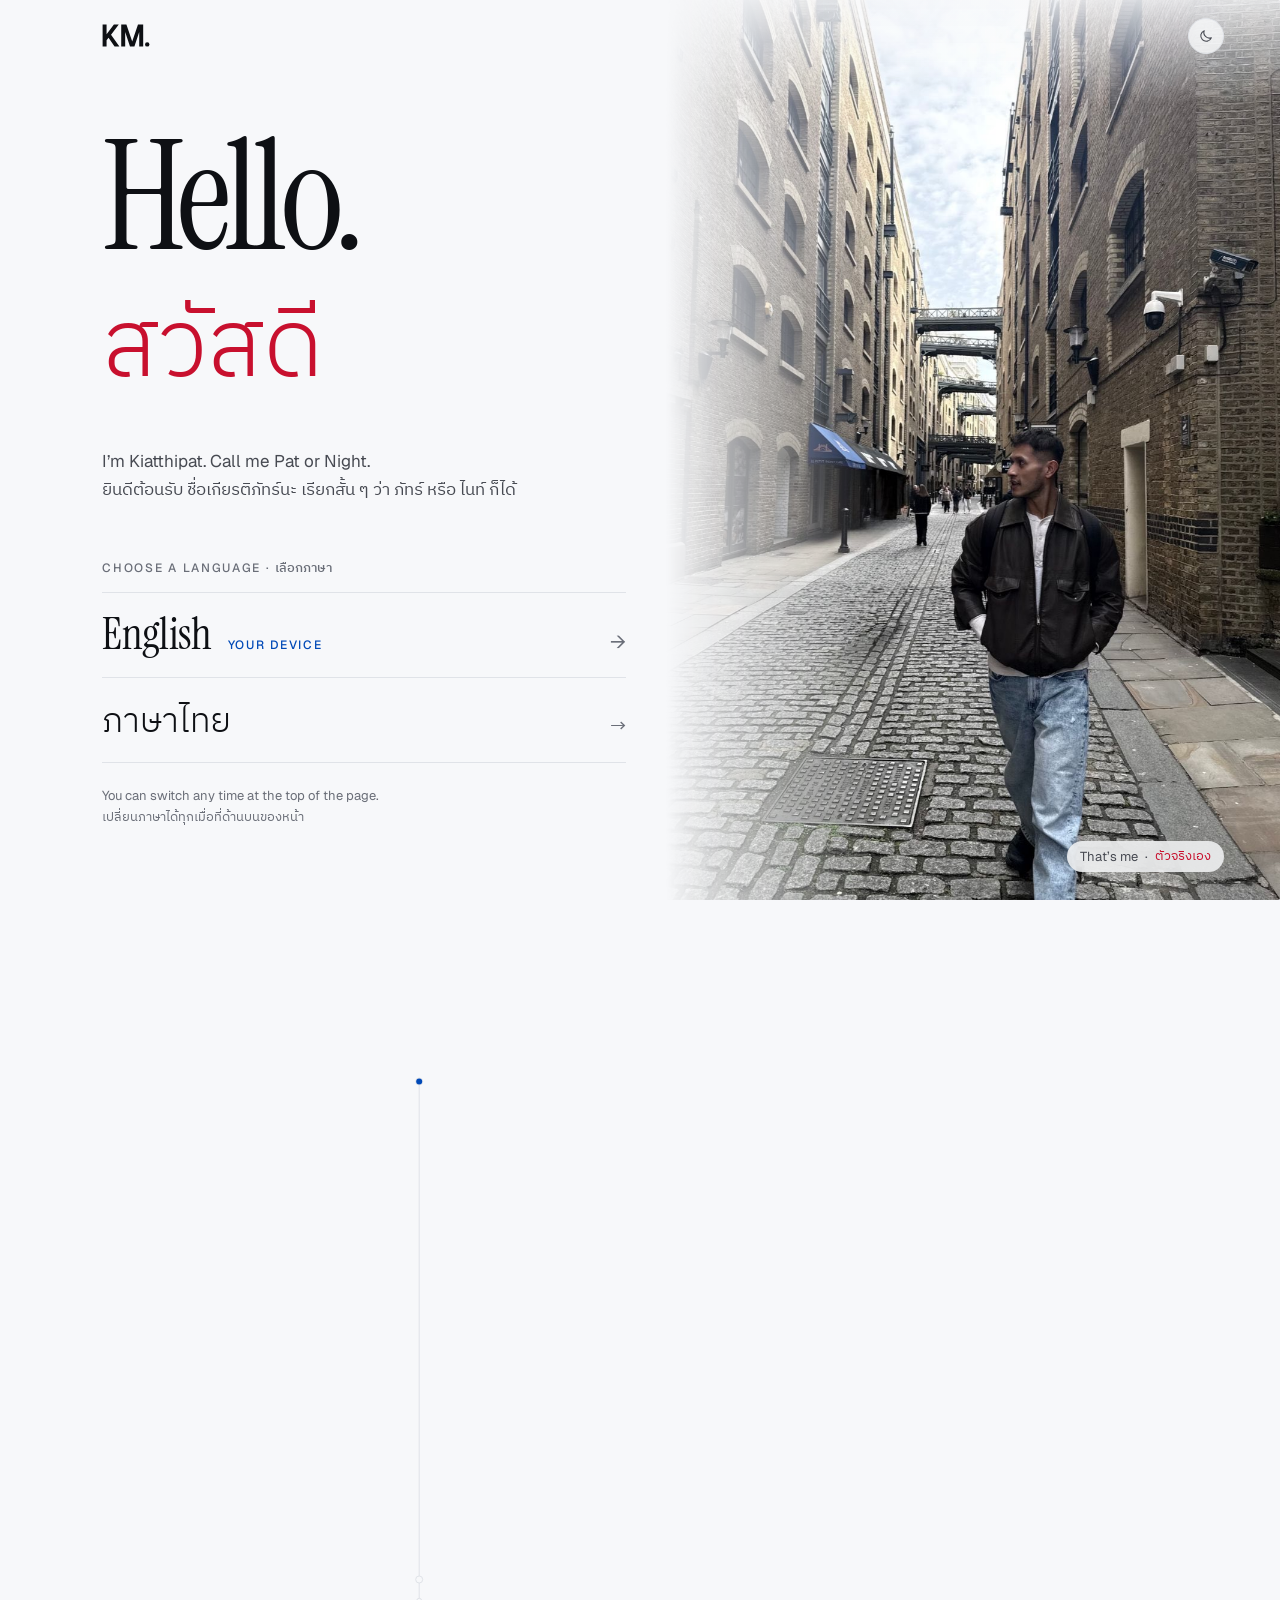
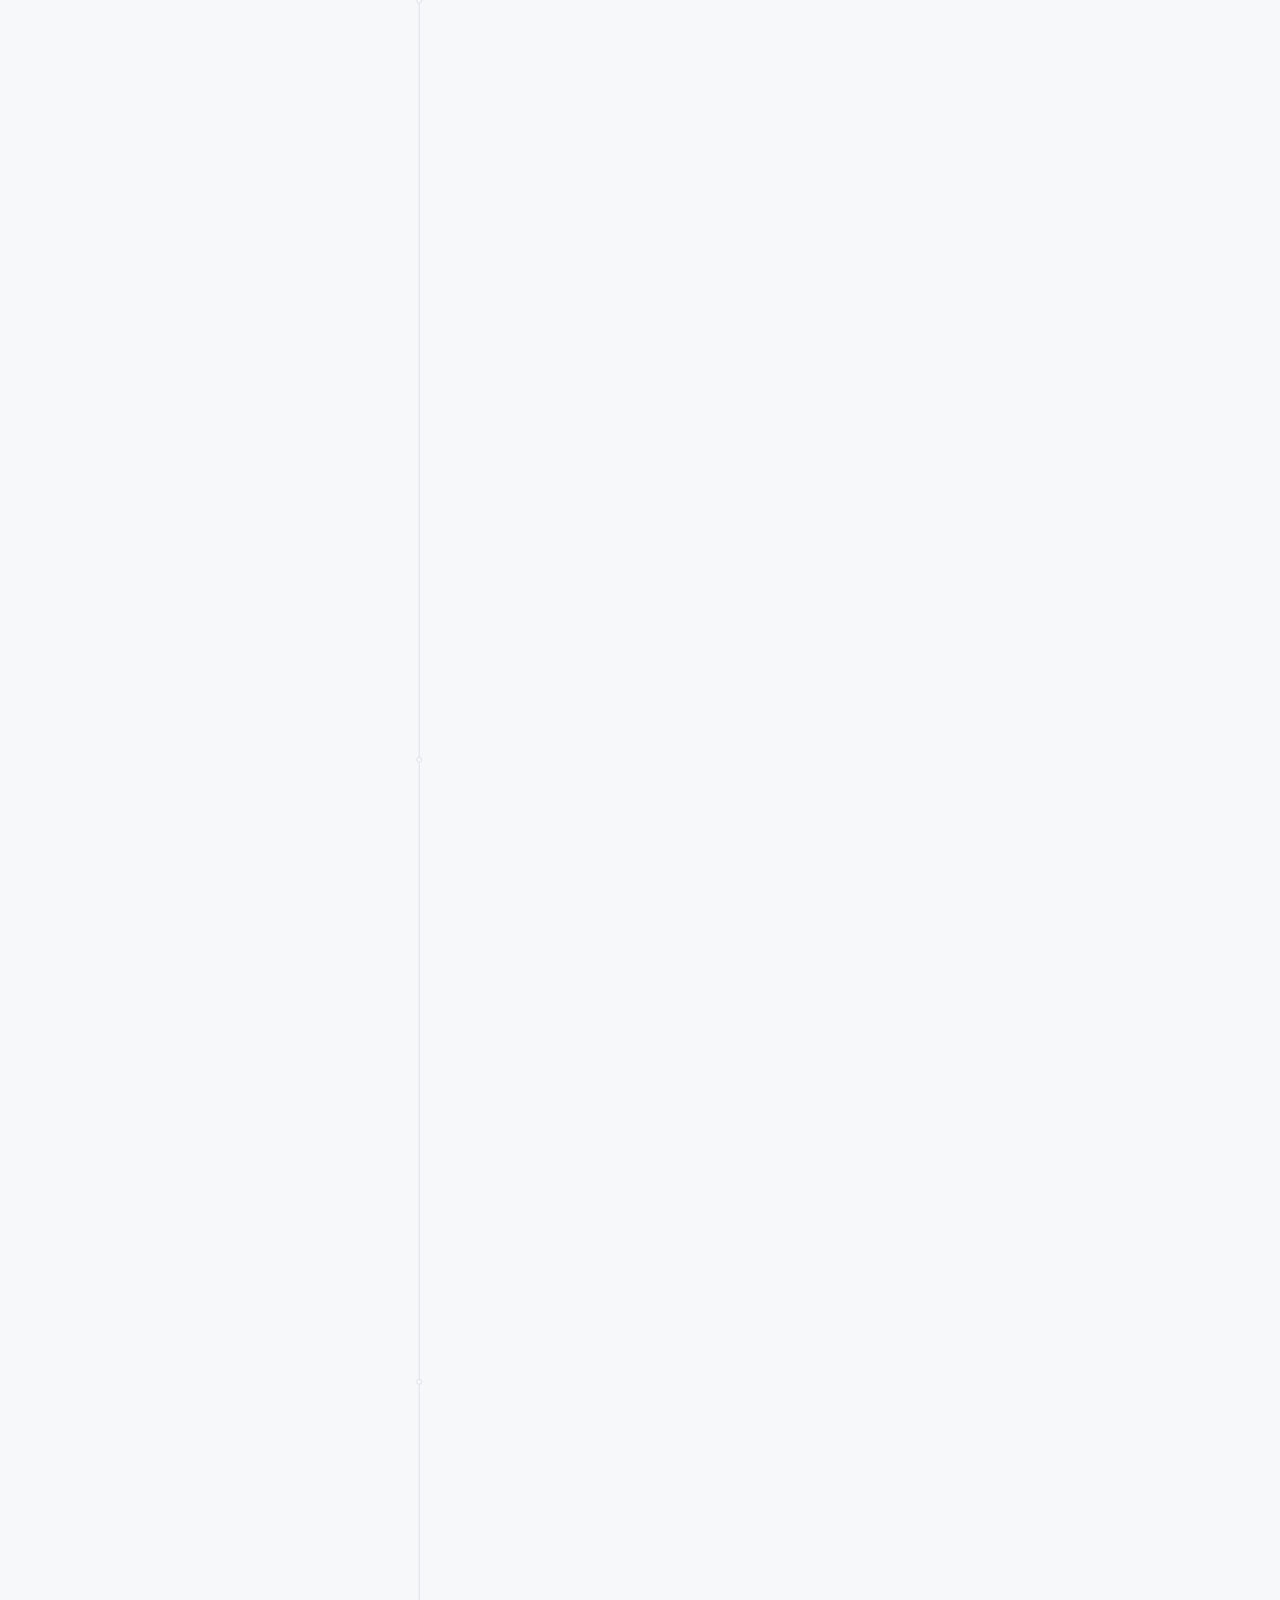
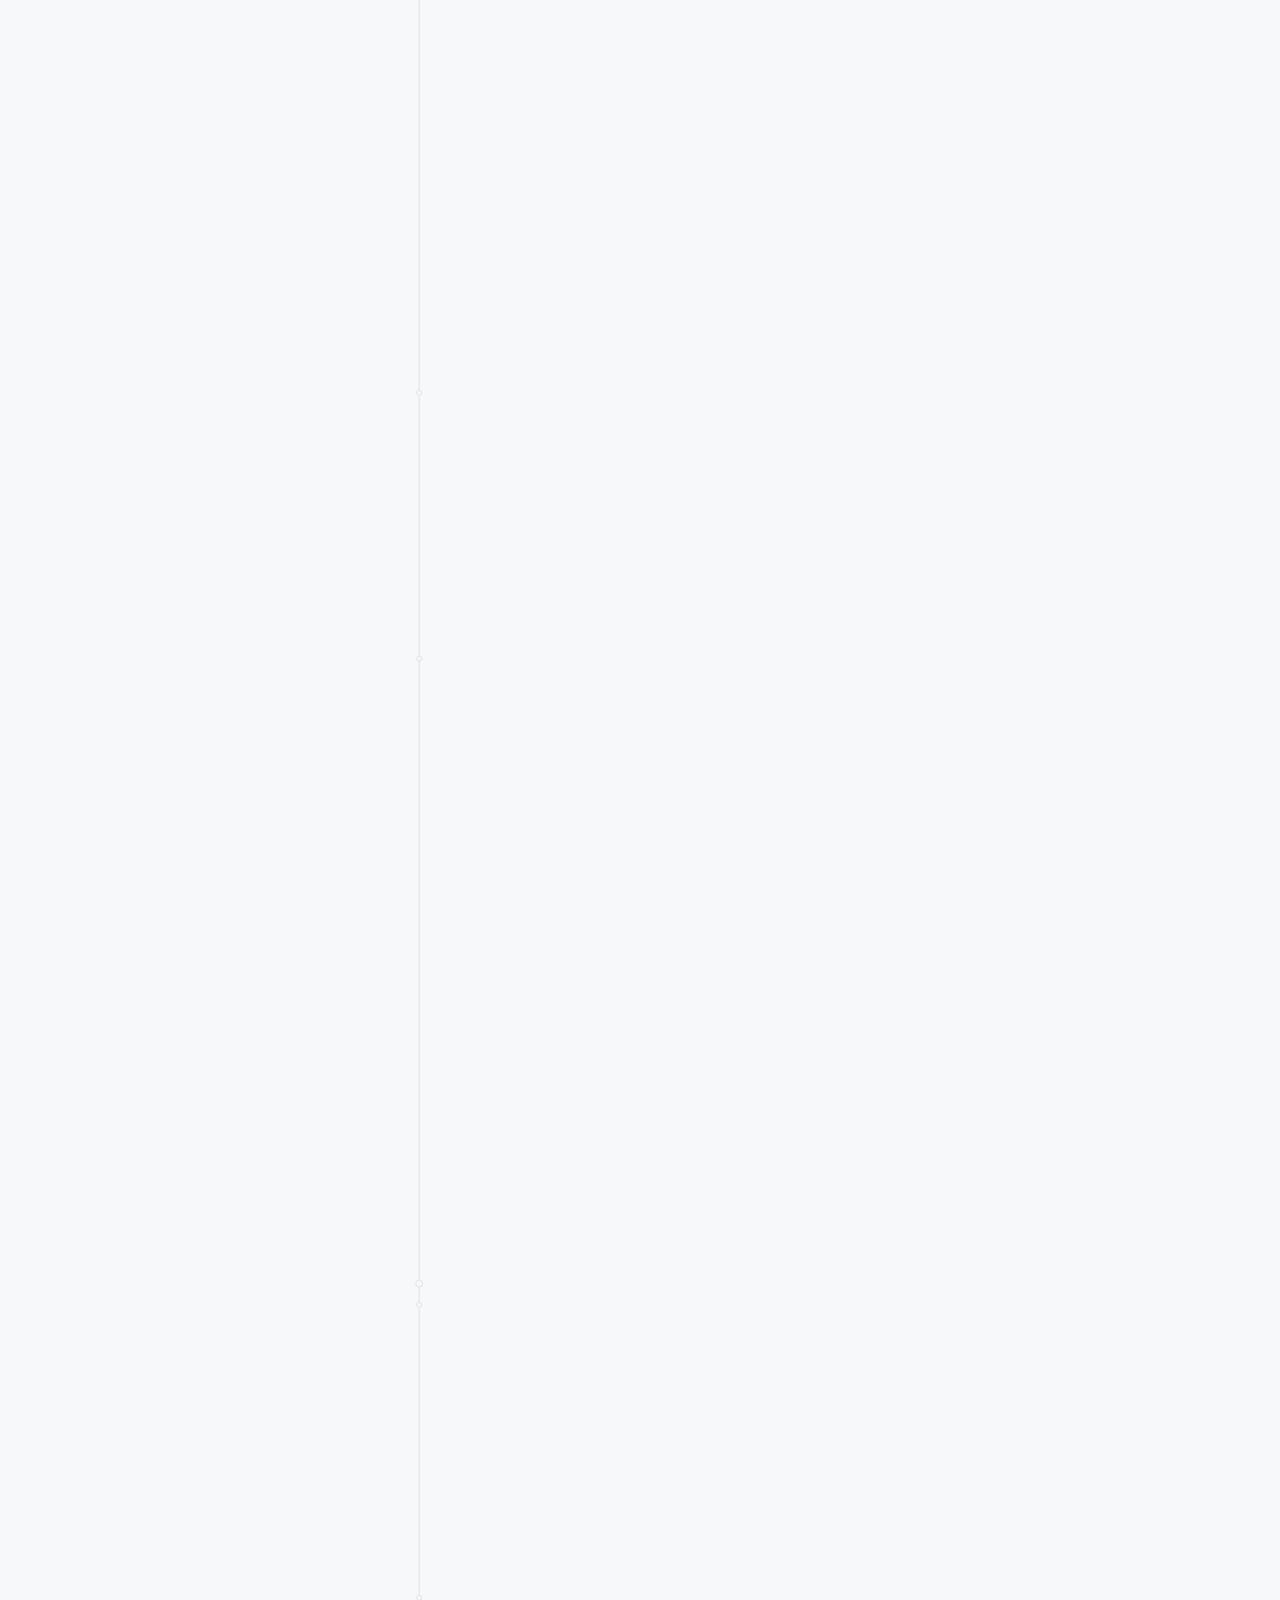
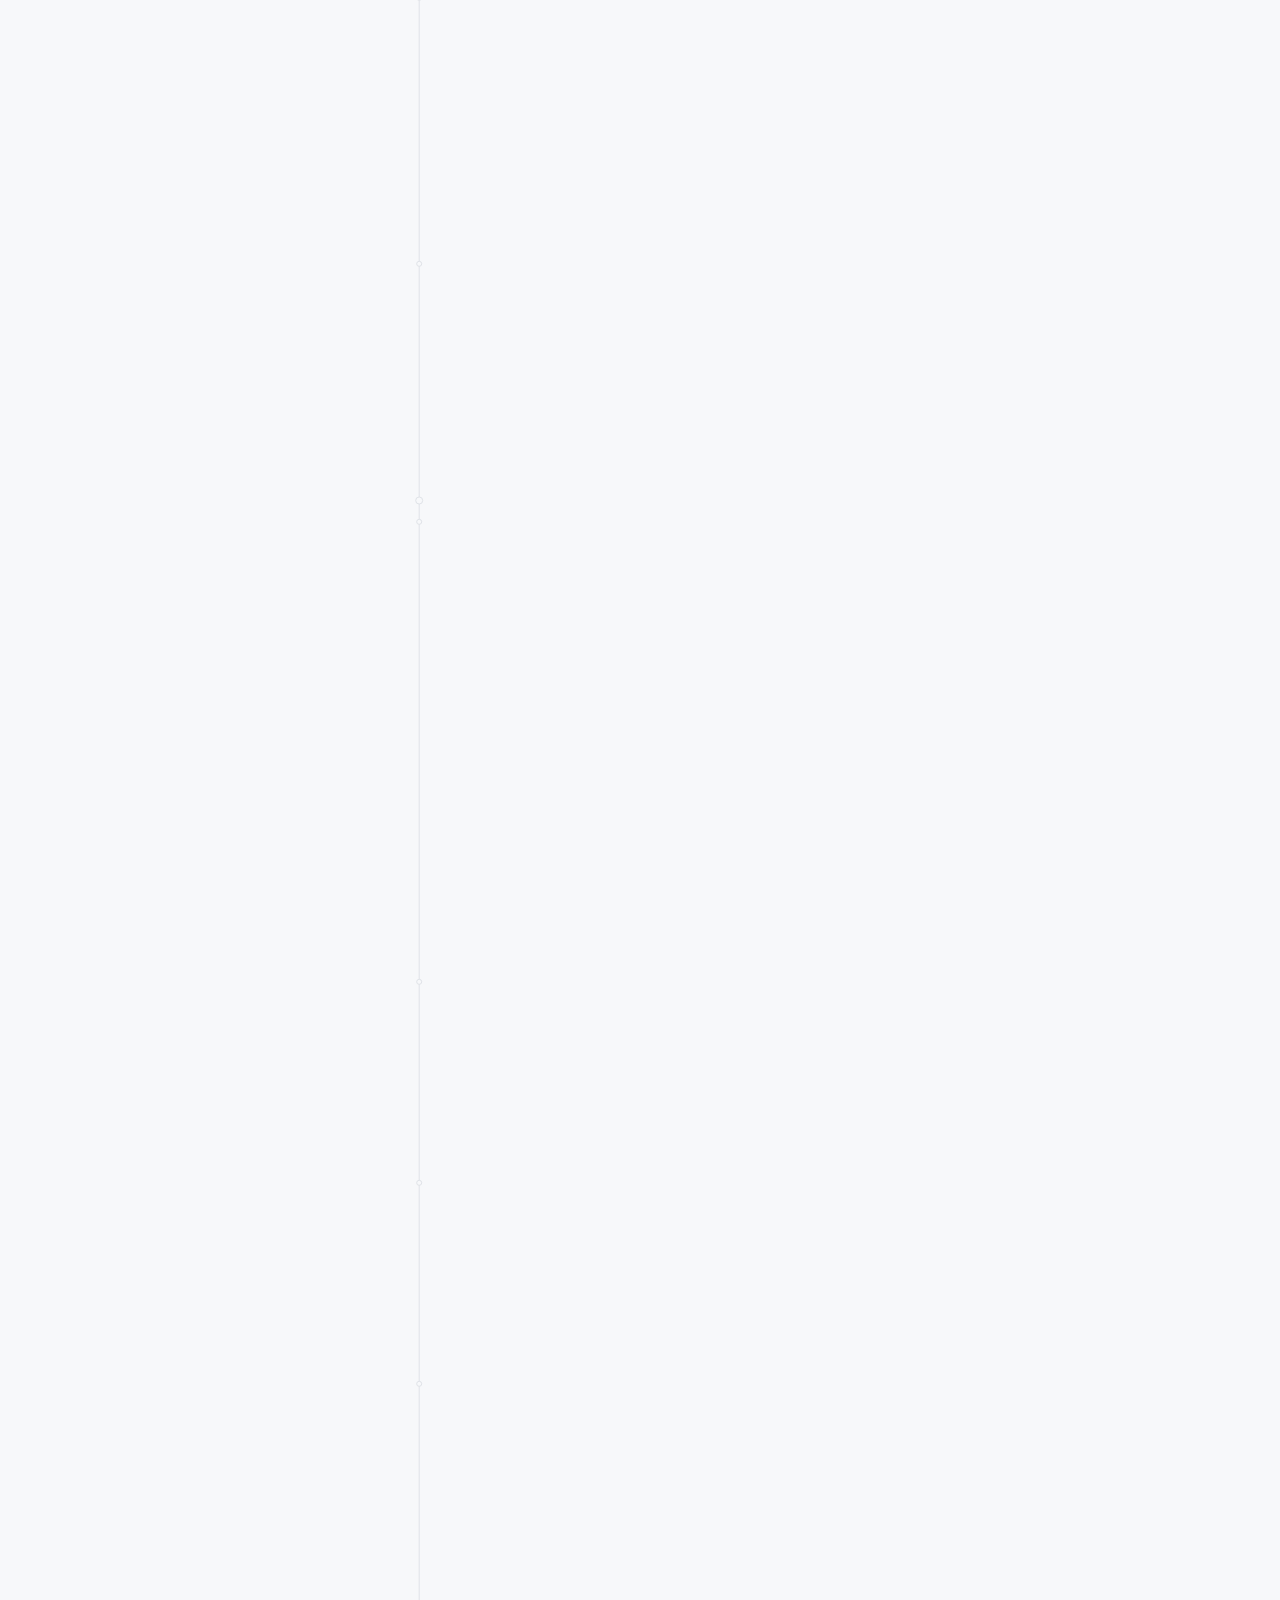
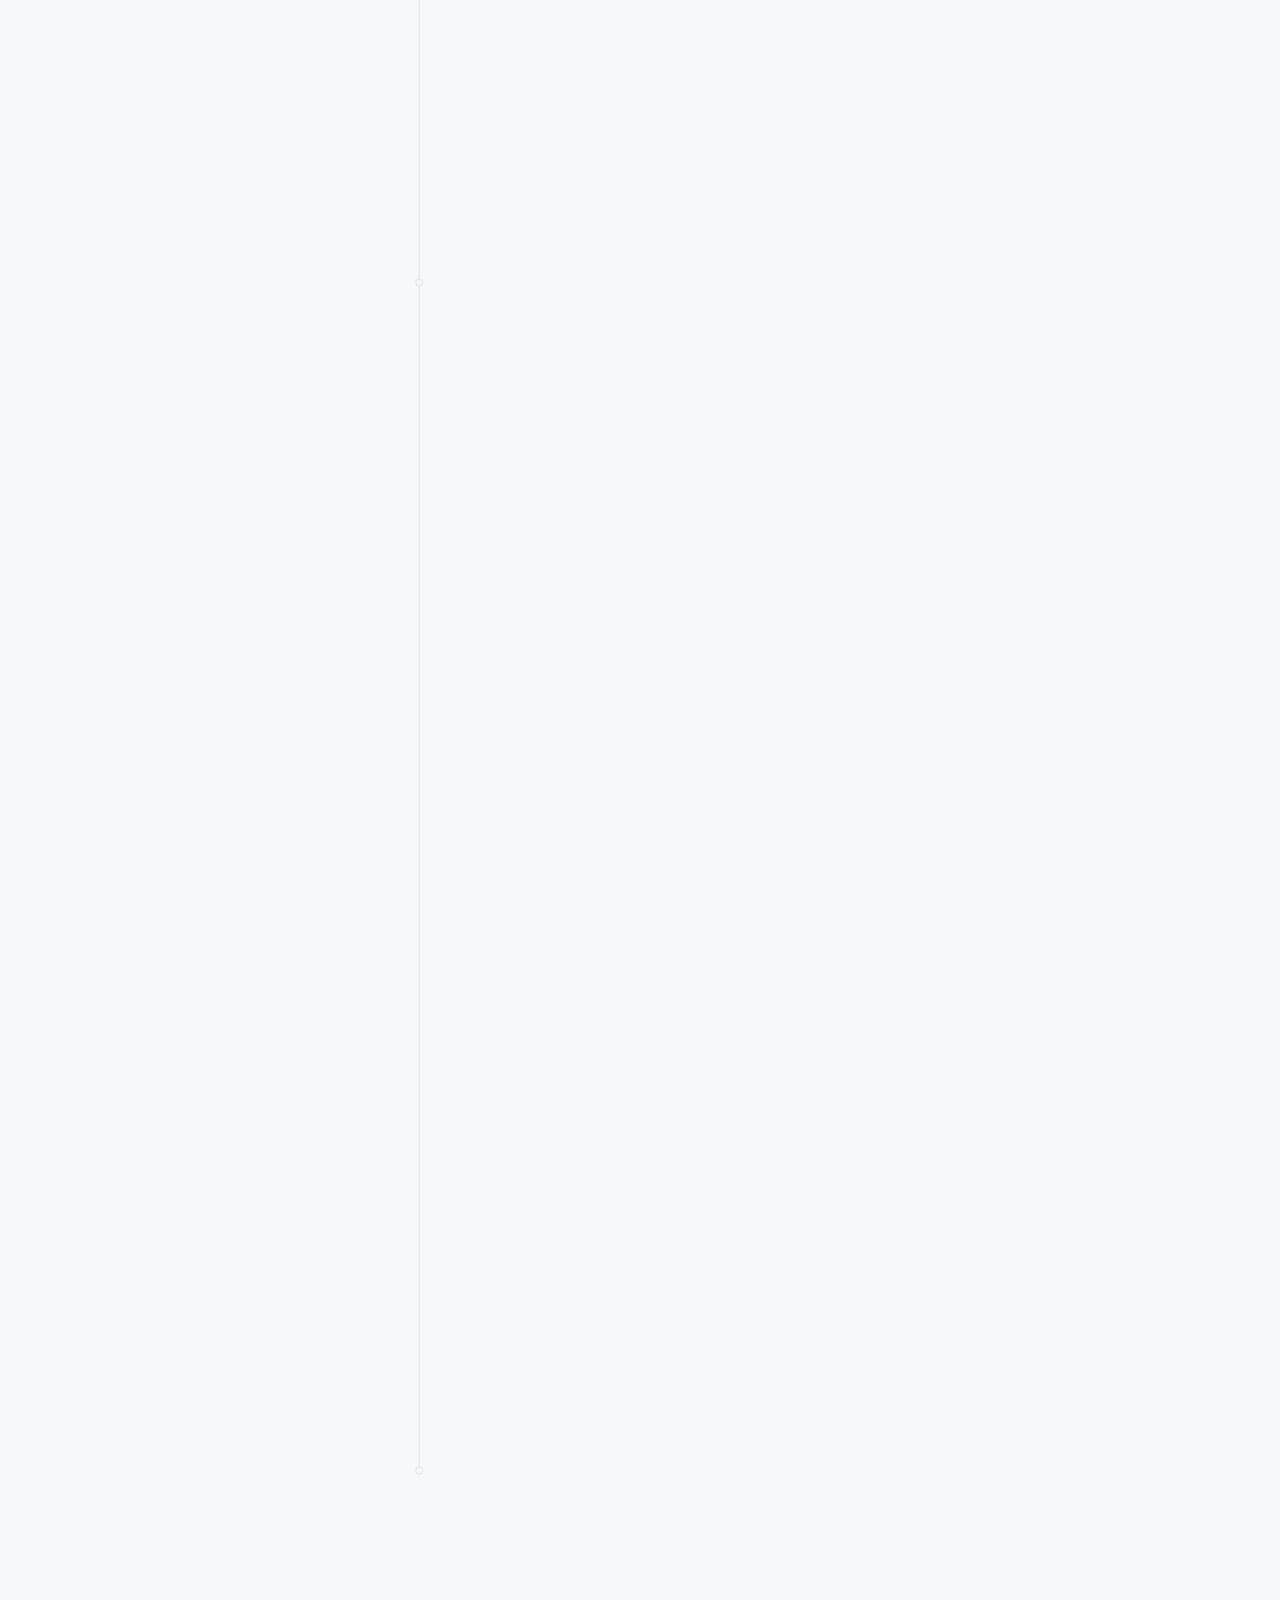
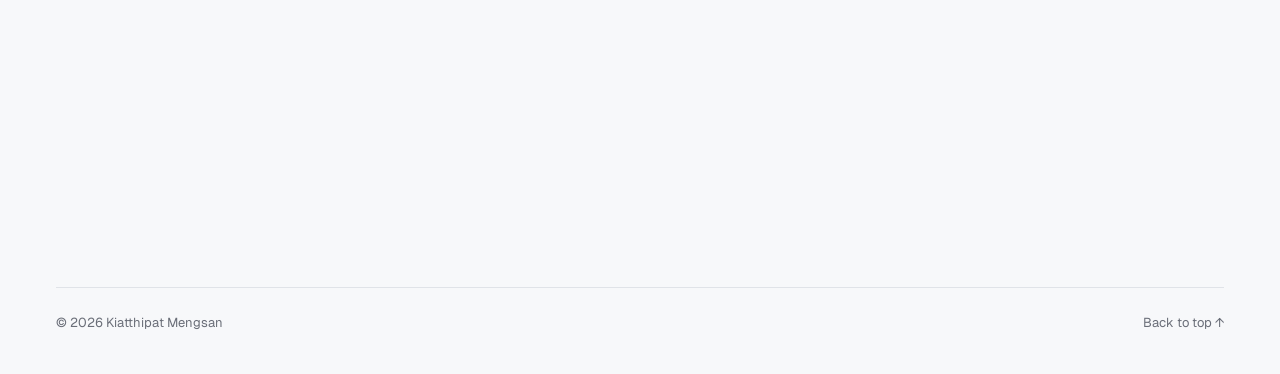
==== commit afc1e466: "Add files via upload" ====
--- a/index.html
+++ b/index.html
@@ -7,14 +7,16 @@
   <meta name="description" content="Kiatthipat Mengsan — Thai–English translation, interpreting, English tutoring and international customer service. PGDip in English Language, University of Liverpool.">
   <meta name="color-scheme" content="light dark">
   <!-- phone browser bar colour; theme.js keeps it in step with the toggle -->
-  <meta name="theme-color" content="#FFFFFF">
+  <meta name="theme-color" content="#F7F8FA">
   <meta property="og:type" content="profile">
   <meta property="og:title" content="Kiatthipat Mengsan">
   <meta property="og:description" content="Thai–English language, translation and international customer service professional.">
   <link rel="icon" href="favicon.svg" type="image/svg+xml">
+  <link rel="icon" href="favicon-32.png" type="image/png" sizes="32x32">
+  <link rel="apple-touch-icon" href="apple-touch-icon.png">
   <link rel="preconnect" href="https://fonts.googleapis.com">
   <link rel="preconnect" href="https://fonts.gstatic.com" crossorigin>
-  <link href="https://fonts.googleapis.com/css2?family=Caveat:wght@500;600&family=Sarabun:ital,wght@0,400;0,500;0,600;0,700;0,800;1,400&family=Sriracha&display=swap" rel="stylesheet">
+  <link href="https://fonts.googleapis.com/css2?family=Geist:wght@300..700&family=IBM+Plex+Sans+Thai:wght@300;400;500;600&family=Instrument+Serif:ital@0;1&display=swap" rel="stylesheet">
   <link rel="stylesheet" href="styles.css">
   <script>
     /* Language: ?lang=th in the link, else the visitor's saved choice,
@@ -26,6 +28,15 @@
       if (l !== 'th' && l !== 'en') l = (navigator.language || '').toLowerCase().indexOf('th') === 0 ? 'th' : 'en';
       d.setAttribute('data-lang', l);
       d.lang = l;
+    })(document.documentElement);
+
+    /* Welcome screen: for visitors who haven't chosen a language yet
+       (nothing saved, no ?lang= in the link). ?welcome always shows it. */
+    (function (d) {
+      var q = null, saved = null;
+      try { q = new URLSearchParams(location.search); } catch (e) { return; }
+      try { saved = localStorage.getItem('lang'); } catch (e) {}
+      if (q.has('welcome') || (!q.get('lang') && saved !== 'th' && saved !== 'en')) d.classList.add('gate-on');
     })(document.documentElement);
 
     /* Theme: the visitor's saved choice, otherwise their system setting.
@@ -55,12 +66,13 @@
   <script src="gallery.js" defer></script>
   <script src="snaps.js" defer></script>
   <script src="video.js" defer></script>
+  <script src="gate.js" defer></script>
   <script type="application/ld+json">
   {
     "@context": "https://schema.org",
     "@type": "Person",
     "name": "Kiatthipat Mengsan",
-    "alternateName": ["Pat", "Night"],
+    "alternateName": ["Pat", "Night", "เกียรติภัทร์ เม่งซ่าน", "ภัทร์", "ไนท์"],
     "image": "images/profile/sunset.jpg",
     "jobTitle": "Thai–English Language, Translation and International Customer Service Professional",
     "email": "mailto:kiatthipat@gmail.com",
@@ -82,11 +94,58 @@
     Only the language that's switched on is shown. To edit the Thai
     version, change the data-l="th" text next to the English one.
   -->
+
+  <!-- ============ WELCOME SCREEN ============
+       Shown first to visitors who haven't picked a language yet (gate.js).
+       It shows both languages at once, so it doesn't use data-l.
+       Add ?welcome to the address to see it again. -->
+  <div class="gate" id="welcome" role="dialog" aria-modal="true" aria-labelledby="gate-hello" aria-describedby="gate-ask" tabindex="-1">
+    <div class="gate-top">
+      <p class="gate-brand" aria-hidden="true"><svg class="logo" viewBox="-1 -1 79 38" aria-hidden="true" focusable="false"><path d="M0 0H6.5V16L18.5 0H26.5L13.8 16.6L27.5 36H19.6L9.7 21.6L6.5 25.8V36H0Z"/><path d="M30.5 0H39L48.5 27.5L58 0H66.5V36H60V12L52.1 36H44.9L37 12V36H30.5Z"/><circle class="logo-dot" cx="73.1" cy="32.4" r="3.6"/></svg></p>
+      <button class="theme-toggle gate-theme" type="button" data-theme-toggle aria-pressed="false" aria-label="Dark mode / โหมดมืด" title="Light or dark follows your device. Tap to switch.">
+        <svg class="icon-moon" viewBox="0 0 24 24" fill="none" stroke="currentColor" stroke-width="1.6" stroke-linecap="round" stroke-linejoin="round" aria-hidden="true"><path d="M20 14.6A8.2 8.2 0 0 1 9.4 4a8.2 8.2 0 1 0 10.6 10.6Z"/></svg>
+        <svg class="icon-sun" viewBox="0 0 24 24" fill="none" stroke="currentColor" stroke-width="1.6" stroke-linecap="round" stroke-linejoin="round" aria-hidden="true"><circle cx="12" cy="12" r="4"/><path d="M12 2.5v2M12 19.5v2M4.6 4.6 6 6M18 18l1.4 1.4M2.5 12h2M19.5 12h2M4.6 19.4 6 18M18 6l1.4-1.4"/></svg>
+      </button>
+    </div>
+    <div class="gate-inner">
+      <div class="gate-layout">
+        <div class="gate-main">
+          <p class="gate-hello" id="gate-hello">
+            <span class="line"><span lang="en">Hello.</span></span>
+            <span class="line line-th"><span lang="th">สวัสดี</span></span>
+          </p>
+          <p class="gate-intro">
+            <span lang="en">I’m Kiatthipat. Call me Pat or Night.</span>
+            <span lang="th">ยินดีต้อนรับ ชื่อเกียรติภัทร์นะ เรียกสั้น ๆ ว่า ภัทร์ หรือ ไนท์ ก็ได้</span>
+          </p>
+          <div class="gate-choose">
+            <p class="gate-ask label" id="gate-ask"><span lang="en">Choose a language</span> <span aria-hidden="true">·</span> <span lang="th">เลือกภาษา</span></p>
+            <ul class="gate-choices">
+              <li><a class="gate-choice" href="?lang=en" data-choose="en" lang="en" aria-label="English"><span class="gate-choice-name">English</span><span class="gate-hint label">Your device</span><span class="gate-arrow" aria-hidden="true">→</span></a></li>
+              <li><a class="gate-choice" href="?lang=th" data-choose="th" lang="th" aria-label="ภาษาไทย (Thai)"><span class="gate-choice-name">ภาษาไทย</span><span class="gate-hint label">ภาษาในเครื่องคุณ</span><span class="gate-arrow" aria-hidden="true">→</span></a></li>
+            </ul>
+          </div>
+          <p class="gate-foot">
+            <span lang="en">You can switch any time at the top of the page.</span>
+            <span lang="th">เปลี่ยนภาษาได้ทุกเมื่อที่ด้านบนของหน้า</span>
+          </p>
+        </div>
+      </div>
+    </div>
+    <!-- the street photo behind the greeting: a band across the top on phones,
+         the right-hand side on wider screens. It drifts slowly, and with a
+         mouse it leans a little as the pointer moves (gate.js). -->
+    <figure class="gate-photo">
+      <div class="gate-photo-frame"><div class="gate-photo-drift"><img src="images/profile/street.jpg" alt="Kiatthipat (Pat) walking down a cobbled street between old brick warehouses in London" width="1125" height="1500" loading="lazy" decoding="async"></div></div>
+      <figcaption><span lang="en">That’s me</span><span aria-hidden="true">·</span><span lang="th">ตัวจริงเอง</span></figcaption>
+    </figure>
+  </div>
+
   <a class="skip" href="#main"><span data-l="en">Skip to content</span><span data-l="th" lang="th">ข้ามไปยังเนื้อหา</span></a>
 
   <nav class="nav" aria-label="Main" data-th-aria-label="เมนูหลัก">
     <div class="wrap">
-      <a class="brand" href="#top" aria-label="Kiatthipat Mengsan"><span class="brand-full">Kiatthipat</span><span class="brand-short" aria-hidden="true">K.</span> Mengsan</a>
+      <a class="brand" href="#top" aria-label="Kiatthipat Mengsan" data-th-aria-label="เกียรติภัทร์ เม่งซ่าน"><svg class="logo" viewBox="-1 -1 79 38" aria-hidden="true" focusable="false"><path d="M0 0H6.5V16L18.5 0H26.5L13.8 16.6L27.5 36H19.6L9.7 21.6L6.5 25.8V36H0Z"/><path d="M30.5 0H39L48.5 27.5L58 0H66.5V36H60V12L52.1 36H44.9L37 12V36H30.5Z"/><circle class="logo-dot" cx="73.1" cy="32.4" r="3.6"/></svg></a>
       <ul class="nav-links">
         <li><a href="#about"><span data-l="en">About</span><span data-l="th" lang="th">เกี่ยวกับ</span></a></li>
         <li><a href="#experience"><span data-l="en">Experience</span><span data-l="th" lang="th">ประสบการณ์</span></a></li>
@@ -102,8 +161,8 @@
           <button type="button" data-set-lang="th" lang="th" aria-pressed="false">ไทย</button>
         </div>
         <button class="theme-toggle" type="button" data-theme-toggle aria-label="Dark mode" data-th-aria-label="โหมดมืด" aria-pressed="false">
-          <svg class="icon-moon" viewBox="0 0 24 24" fill="none" stroke="currentColor" stroke-width="1.8" stroke-linecap="round" stroke-linejoin="round" aria-hidden="true"><path d="M20 14.6A8.2 8.2 0 0 1 9.4 4a8.2 8.2 0 1 0 10.6 10.6Z"/></svg>
-          <svg class="icon-sun" viewBox="0 0 24 24" fill="none" stroke="currentColor" stroke-width="1.8" stroke-linecap="round" stroke-linejoin="round" aria-hidden="true"><circle cx="12" cy="12" r="4"/><path d="M12 2.5v2M12 19.5v2M4.6 4.6 6 6M18 18l1.4 1.4M2.5 12h2M19.5 12h2M4.6 19.4 6 18M18 6l1.4-1.4"/></svg>
+          <svg class="icon-moon" viewBox="0 0 24 24" fill="none" stroke="currentColor" stroke-width="1.6" stroke-linecap="round" stroke-linejoin="round" aria-hidden="true"><path d="M20 14.6A8.2 8.2 0 0 1 9.4 4a8.2 8.2 0 1 0 10.6 10.6Z"/></svg>
+          <svg class="icon-sun" viewBox="0 0 24 24" fill="none" stroke="currentColor" stroke-width="1.6" stroke-linecap="round" stroke-linejoin="round" aria-hidden="true"><circle cx="12" cy="12" r="4"/><path d="M12 2.5v2M12 19.5v2M4.6 4.6 6 6M18 18l1.4 1.4M2.5 12h2M19.5 12h2M4.6 19.4 6 18M18 6l1.4-1.4"/></svg>
         </button>
         <button class="menu-toggle" type="button" aria-expanded="false" aria-controls="mobile-menu" aria-label="Menu" data-th-aria-label="เมนู">
           <span class="menu-icon" aria-hidden="true"><span></span><span></span></span>
@@ -122,8 +181,8 @@
         <li><a href="#contact"><span data-l="en">Contact</span><span data-l="th" lang="th">ติดต่อ</span></a></li>
       </ul>
       <button class="menu-theme" type="button" data-theme-toggle aria-pressed="false">
-        <svg class="icon-moon" viewBox="0 0 24 24" fill="none" stroke="currentColor" stroke-width="1.8" stroke-linecap="round" stroke-linejoin="round" aria-hidden="true"><path d="M20 14.6A8.2 8.2 0 0 1 9.4 4a8.2 8.2 0 1 0 10.6 10.6Z"/></svg>
-        <svg class="icon-sun" viewBox="0 0 24 24" fill="none" stroke="currentColor" stroke-width="1.8" stroke-linecap="round" stroke-linejoin="round" aria-hidden="true"><circle cx="12" cy="12" r="4"/><path d="M12 2.5v2M12 19.5v2M4.6 4.6 6 6M18 18l1.4 1.4M2.5 12h2M19.5 12h2M4.6 19.4 6 18M18 6l1.4-1.4"/></svg>
+        <svg class="icon-moon" viewBox="0 0 24 24" fill="none" stroke="currentColor" stroke-width="1.6" stroke-linecap="round" stroke-linejoin="round" aria-hidden="true"><path d="M20 14.6A8.2 8.2 0 0 1 9.4 4a8.2 8.2 0 1 0 10.6 10.6Z"/></svg>
+        <svg class="icon-sun" viewBox="0 0 24 24" fill="none" stroke="currentColor" stroke-width="1.6" stroke-linecap="round" stroke-linejoin="round" aria-hidden="true"><circle cx="12" cy="12" r="4"/><path d="M12 2.5v2M12 19.5v2M4.6 4.6 6 6M18 18l1.4 1.4M2.5 12h2M19.5 12h2M4.6 19.4 6 18M18 6l1.4-1.4"/></svg>
         <span data-l="en">Dark mode</span><span data-l="th" lang="th">โหมดมืด</span>
       </button>
     </div>
@@ -137,7 +196,7 @@
       <g class="journey-nodes"></g>
       <g class="journey-head is-hidden">
         <circle class="journey-halo" r="12"/>
-        <circle class="journey-dot" r="5.5"/>
+        <circle class="journey-dot" r="3"/>
       </g>
     </svg>
 
@@ -145,74 +204,98 @@
     <header class="hero" id="top">
       <div class="wrap hero-grid">
         <div class="hero-text">
-          <!-- headline + contact line are printed in the PDF only -->
-          <p class="eyebrow print-block"><span data-l="en">Thai–English language, translation &amp; international customer service</span><span data-l="th" lang="th">ภาษาไทย–อังกฤษ การแปล และงานบริการลูกค้าระดับนานาชาติ</span></p>
-          <h1>Kiatthipat Mengsan</h1>
-          <p class="note note-hero" data-arrow="up-left"><span data-l="en">call me Pat or Night!</span><span data-l="th" lang="th">เรียกสั้น ๆ ว่า Pat หรือ Night ก็ได้!</span></p>
+          <p class="eyebrow"><span data-l="en">Thai–English language, translation &amp; international customer service</span><span data-l="th" lang="th">ภาษาไทย–อังกฤษ การแปล และงานบริการลูกค้าระดับนานาชาติ</span></p>
+          <h1 class="hero-name"><span data-l="en"><span class="line"><span>Kiatthipat</span></span> <span class="line"><span>Mengsan</span></span></span><span data-l="th" lang="th"><span class="line"><span>เกียรติภัทร์</span></span> <span class="line"><span>เม่งซ่าน</span></span></span></h1>
+          <p class="hero-name-alt"><span data-l="en" lang="th">เกียรติภัทร์ เม่งซ่าน</span><span data-l="th">Kiatthipat Mengsan</span></p>
+          <p class="hero-aka"><span data-l="en">Call me Pat or Night.</span><span data-l="th" lang="th">เรียกสั้น ๆ ว่า ภัทร์ หรือ ไนท์ ก็ได้</span></p>
           <p class="role-line">
-            <span data-l="en">I translate, interpret, teach English and look after guests — in <span class="u-sketch" data-pen="var(--queen)">Thai and English</span>.</span>
-            <span data-l="th" lang="th">งานแปล งานล่าม สอนภาษาอังกฤษ และดูแลลูกค้า — ได้ทั้ง<span class="u-sketch" data-pen="var(--queen)">ภาษาไทยและอังกฤษ</span></span>
+            <span data-l="en">I translate, interpret, teach English and look after guests — in <em>Thai and English</em>.</span>
+            <span data-l="th" lang="th">งานแปล งานล่าม สอนภาษาอังกฤษ และดูแลลูกค้า — ได้ทั้ง<em>ภาษาไทยและอังกฤษ</em></span>
           </p>
+          <!-- contact line: printed in the PDF only -->
           <p class="hero-meta print-block">
             <span class="meta-item"><span data-l="en">Trang, Thailand · open to relocation</span><span data-l="th" lang="th">ตรัง ประเทศไทย · พร้อมย้ายที่ทำงาน</span></span>
             <span class="meta-item">kiatthipat@gmail.com</span>
             <span class="meta-item">linkedin.com/in/kiatthipat-mengsan-0b6121152</span>
           </p>
           <div class="actions">
-            <a class="btn btn-primary" href="mailto:kiatthipat@gmail.com"><span data-l="en">Email me</span><span data-l="th" lang="th">ส่งอีเมล</span></a>
+            <a class="btn" href="mailto:kiatthipat@gmail.com"><span data-l="en">Email me</span><span data-l="th" lang="th">ส่งอีเมล</span></a>
             <a class="link-arrow" href="resume.pdf" download="Kiatthipat_Mengsan_Resume.pdf" data-th-href="resume-th.pdf" data-th-download="Kiatthipat_Mengsan_Resume_TH.pdf"><span data-l="en">Download my resume</span><span data-l="th" lang="th">ดาวน์โหลดเรซูเม่</span> <span aria-hidden="true">↓</span></a>
           </div>
-        </div>
-
-        <div class="hero-collage">
-        <!-- A little stack of snapshots: it shuffles on its own every few
-             seconds, and a tap/click shows the next one. To change a photo,
-             swap the img file and its caption; to add one, copy a <figure>. -->
-        <div class="snap-stack">
-          <figure class="portrait snap" data-pos="0">
-            <img src="images/profile/sunset.jpg" alt="Kiatthipat (Pat) smiling by a lake at sunset" data-th-alt="Kiatthipat (Pat) ยิ้มอยู่ริมทะเลสาบตอนพระอาทิตย์ตก" width="520" height="650">
-            <figcaption class="photo-label" aria-hidden="true"><span data-l="en">that’s me!</span><span data-l="th" lang="th">ตัวจริงเอง!</span></figcaption>
-          </figure>
-          <figure class="portrait snap" data-pos="1" aria-hidden="true">
-            <img src="images/profile/wood-room.jpg" alt="Pat standing in a wood-panelled room with stained-glass windows" data-th-alt="Pat ยืนอยู่ในห้องผนังไม้ที่มีหน้าต่างกระจกสี" width="520" height="650">
-            <figcaption class="photo-label" aria-hidden="true"><span data-l="en">smart casual</span><span data-l="th" lang="th">ลุคสุภาพ</span></figcaption>
-          </figure>
-          <figure class="portrait snap" data-pos="2" aria-hidden="true">
-            <img src="images/profile/library.jpg" alt="Pat and two friends posing in a wood-panelled library" data-th-alt="Pat กับเพื่อนสองคนโพสท่าในห้องสมุดผนังไม้" width="520" height="650">
-            <figcaption class="photo-label" aria-hidden="true"><span data-l="en">library crew!</span><span data-l="th" lang="th">แก๊งห้องสมุด!</span></figcaption>
-          </figure>
-          <figure class="portrait snap" data-pos="3" aria-hidden="true">
-            <img src="images/profile/london.jpg" alt="Pat in front of Buckingham Palace in London" data-th-alt="Pat ที่หน้าพระราชวังบักกิงแฮม ลอนดอน" width="520" height="650" loading="lazy">
-            <figcaption class="photo-label" aria-hidden="true"><span data-l="en">hello, London!</span><span data-l="th" lang="th">ลอนดอนจ้า!</span></figcaption>
-          </figure>
-          <figure class="portrait snap" data-pos="3" aria-hidden="true">
-            <img src="images/profile/museum.jpg" alt="Pat leaning on a balcony inside a museum" data-th-alt="Pat ยืนพิงระเบียงในพิพิธภัณฑ์" width="520" height="650" loading="lazy">
-            <figcaption class="photo-label" aria-hidden="true"><span data-l="en">museum day</span><span data-l="th" lang="th">เที่ยวมิวเซียม</span></figcaption>
-          </figure>
-          <figure class="portrait snap" data-pos="3" aria-hidden="true">
-            <img src="images/profile/flag.jpg" alt="Pat holding up a Jamaican flag in front of a projector screen" data-th-alt="Pat ชูธงชาติจาไมกาหน้าจอโปรเจกเตอร์" width="520" height="650" loading="lazy">
-            <figcaption class="photo-label" aria-hidden="true"><span data-l="en">flag up!</span><span data-l="th" lang="th">ชูธงเลย!</span></figcaption>
-          </figure>
-          <button class="snap-next" type="button" aria-label="Show the next photo" data-th-aria-label="ดูรูปถัดไป"></button>
-        </div>
-
-        <aside class="sticky" aria-labelledby="lang-h">
-          <p class="sticky-label" id="lang-h"><span data-l="en">I speak…</span><span data-l="th" lang="th">พูดได้…</span></p>
-          <p class="greeting" aria-hidden="true"><span class="greeting-word">Hello</span></p>
-          <ul class="lang-chips">
-            <li class="is-active" data-lang="EN">English</li>
-            <li data-lang="TH" lang="th">ไทย</li>
-            <li data-lang="ES" lang="es">Español</li>
-          </ul>
-        </aside>
+          <!-- languages: the greeting changes every few seconds (motion.js) -->
+          <div class="hero-langs">
+            <span class="greet" aria-hidden="true">Hello</span>
+            <ul class="lang-chips" aria-label="Languages" data-th-aria-label="ภาษาที่พูดได้">
+              <li class="is-active" data-lang="EN">English</li>
+              <li data-lang="TH" lang="th">ไทย</li>
+              <li data-lang="ES" lang="es">Español</li>
+            </ul>
+          </div>
+        </div>
+
+        <div class="hero-media">
+          <!-- Photos: one at a time, cross-fading every few seconds (snaps.js);
+               a click or tap shows the next. To change one, swap the image and
+               its caption; to add one, copy a <figure> and update the numbers. -->
+          <div class="portrait">
+            <figure class="snap is-current">
+              <div class="snap-frame"><img src="images/profile/sunset.jpg" alt="Kiatthipat (Pat) smiling by a lake at sunset" data-th-alt="เกียรติภัทร์ (ภัทร์) ยิ้มอยู่ริมทะเลสาบตอนพระอาทิตย์ตก" width="520" height="650"></div>
+              <figcaption class="snap-cap"><span class="snap-num">01 / 10</span><span><span data-l="en">That’s me</span><span data-l="th" lang="th">ตัวจริงเอง</span></span></figcaption>
+            </figure>
+            <figure class="snap" aria-hidden="true">
+              <div class="snap-frame"><img src="images/profile/wood-room.jpg" alt="Pat standing in a wood-panelled room with stained-glass windows" data-th-alt="ภัทร์ ยืนอยู่ในห้องผนังไม้ที่มีหน้าต่างกระจกสี" width="520" height="650"></div>
+              <figcaption class="snap-cap"><span class="snap-num">02 / 10</span><span><span data-l="en">Smart casual</span><span data-l="th" lang="th">ลุคสุภาพ</span></span></figcaption>
+            </figure>
+            <figure class="snap" aria-hidden="true">
+              <div class="snap-frame"><img src="images/profile/library.jpg" alt="Pat and two friends posing in a wood-panelled library" data-th-alt="ภัทร์ กับเพื่อนสองคนโพสท่าในห้องสมุดผนังไม้" width="520" height="650" loading="lazy"></div>
+              <figcaption class="snap-cap"><span class="snap-num">03 / 10</span><span><span data-l="en">Library crew</span><span data-l="th" lang="th">แก๊งห้องสมุด</span></span></figcaption>
+            </figure>
+            <figure class="snap" aria-hidden="true">
+              <div class="snap-frame"><img src="images/profile/london.jpg" alt="Pat in front of Buckingham Palace in London" data-th-alt="ภัทร์ ที่หน้าพระราชวังบักกิงแฮม ลอนดอน" width="520" height="650" loading="lazy"></div>
+              <figcaption class="snap-cap"><span class="snap-num">04 / 10</span><span><span data-l="en">Hello, London</span><span data-l="th" lang="th">ลอนดอนจ้า</span></span></figcaption>
+            </figure>
+            <figure class="snap" aria-hidden="true">
+              <div class="snap-frame"><img src="images/profile/museum.jpg" alt="Pat leaning on a balcony inside a museum" data-th-alt="ภัทร์ ยืนพิงระเบียงในพิพิธภัณฑ์" width="520" height="650" loading="lazy"></div>
+              <figcaption class="snap-cap"><span class="snap-num">05 / 10</span><span><span data-l="en">Museum day</span><span data-l="th" lang="th">เที่ยวมิวเซียม</span></span></figcaption>
+            </figure>
+            <figure class="snap" aria-hidden="true">
+              <div class="snap-frame"><img src="images/profile/wizard.jpg" alt="Pat in a pointed wizard hat, sitting at a wooden desk with a big open book" data-th-alt="ภัทร์ สวมหมวกพ่อมดทรงแหลม นั่งที่โต๊ะไม้พร้อมหนังสือเล่มใหญ่ที่เปิดอยู่" width="520" height="650" loading="lazy"></div>
+              <figcaption class="snap-cap"><span class="snap-num">06 / 10</span><span><span data-l="en">Wizard for a day</span><span data-l="th" lang="th">เป็นพ่อมดหนึ่งวัน</span></span></figcaption>
+            </figure>
+            <figure class="snap" aria-hidden="true">
+              <div class="snap-frame"><img src="images/profile/work-family.jpg" alt="Pat in a red University Housing T-shirt, cheek to cheek with a smiling colleague" data-th-alt="ภัทร์ ในเสื้อยืดสีแดงของหอพักมหาวิทยาลัย ยืนแนบแก้มกับเพื่อนร่วมงานที่ยิ้มอยู่" width="520" height="650" loading="lazy"></div>
+              <figcaption class="snap-cap"><span class="snap-num">07 / 10</span><span><span data-l="en">Work family</span><span data-l="th" lang="th">ครอบครัวที่ทำงาน</span></span></figcaption>
+            </figure>
+            <figure class="snap" aria-hidden="true">
+              <div class="snap-frame"><img src="images/profile/break.jpg" alt="Selfie of Pat with two University Housing colleagues on a sunny break" data-th-alt="ภัทร์ ถ่ายเซลฟี่กับเพื่อนร่วมงานหอพักมหาวิทยาลัยสองคนช่วงพักกลางแดด" width="520" height="650" loading="lazy"></div>
+              <figcaption class="snap-cap"><span class="snap-num">08 / 10</span><span><span data-l="en">On a break</span><span data-l="th" lang="th">พักเบรกแป๊บ</span></span></figcaption>
+            </figure>
+            <figure class="snap" aria-hidden="true">
+              <div class="snap-frame"><img src="images/profile/lakeside.jpg" alt="Pat with two friends by a lake at sunset" data-th-alt="ภัทร์ กับเพื่อนสองคนริมทะเลสาบตอนพระอาทิตย์ตก" width="520" height="650" loading="lazy"></div>
+              <figcaption class="snap-cap"><span class="snap-num">09 / 10</span><span><span data-l="en">Sunset with the boys</span><span data-l="th" lang="th">ยามเย็นกับแก๊งเพื่อน</span></span></figcaption>
+            </figure>
+            <figure class="snap" aria-hidden="true">
+              <div class="snap-frame"><img src="images/profile/edinburgh.jpg" alt="Pat and a friend making peace signs on a balcony above a grand museum hall in Edinburgh" data-th-alt="ภัทร์ กับเพื่อนชูสองนิ้วบนระเบียงเหนือโถงพิพิธภัณฑ์ในเอดินบะระ" width="520" height="650" loading="lazy"></div>
+              <figcaption class="snap-cap"><span class="snap-num">10 / 10</span><span><span data-l="en">Peace from Edinburgh</span><span data-l="th" lang="th">ส่งความสุขจากเอดินบะระ</span></span></figcaption>
+            </figure>
+            <button class="snap-next" type="button" aria-label="Show the next photo" data-th-aria-label="ดูรูปถัดไป"></button>
+          </div>
         </div>
       </div>
     </header>
+
+    <!-- A slow band of what I do, in both languages (decorative; motion.js / CSS) -->
+    <div class="marquee" aria-hidden="true">
+      <div class="marquee-track">
+        <div class="marquee-group"><span class="mq" lang="en">Translation</span><span class="mq-dot"></span><span class="mq" lang="th">การแปล</span><span class="mq-dot"></span><span class="mq" lang="en">Interpreting</span><span class="mq-dot"></span><span class="mq" lang="th">งานล่าม</span><span class="mq-dot"></span><span class="mq" lang="en">English tutoring</span><span class="mq-dot"></span><span class="mq" lang="th">สอนภาษาอังกฤษ</span><span class="mq-dot"></span><span class="mq" lang="en">Customer service</span><span class="mq-dot"></span><span class="mq" lang="th">งานบริการลูกค้า</span><span class="mq-dot"></span><span class="mq" lang="en">Visa support</span><span class="mq-dot"></span><span class="mq" lang="th">เอกสารวีซ่า</span><span class="mq-dot"></span></div>
+        <div class="marquee-group"><span class="mq" lang="en">Translation</span><span class="mq-dot"></span><span class="mq" lang="th">การแปล</span><span class="mq-dot"></span><span class="mq" lang="en">Interpreting</span><span class="mq-dot"></span><span class="mq" lang="th">งานล่าม</span><span class="mq-dot"></span><span class="mq" lang="en">English tutoring</span><span class="mq-dot"></span><span class="mq" lang="th">สอนภาษาอังกฤษ</span><span class="mq-dot"></span><span class="mq" lang="en">Customer service</span><span class="mq-dot"></span><span class="mq" lang="th">งานบริการลูกค้า</span><span class="mq-dot"></span><span class="mq" lang="en">Visa support</span><span class="mq-dot"></span><span class="mq" lang="th">เอกสารวีซ่า</span><span class="mq-dot"></span></div>
+      </div>
+    </div>
 
     <!-- ============ ABOUT ============ -->
     <section class="section" id="about" aria-labelledby="about-h">
       <div class="wrap split">
-        <header class="section-title"><h2 id="about-h"><span data-l="en">About</span><span data-l="th" lang="th">เกี่ยวกับ</span></h2></header>
+        <header class="section-title"><p class="section-num" aria-hidden="true">01</p><h2 id="about-h"><span data-l="en">About</span><span data-l="th" lang="th">เกี่ยวกับ</span></h2></header>
         <div class="section-body">
           <div class="prose">
             <p><span data-l="en">I'm a Thai–English language and customer service professional with a Postgraduate Diploma in English Language from the University of Liverpool, a BA in English (Minor in Translation and Interpreting) and a Bachelor of Political Science in International Relations.</span><span data-l="th" lang="th">ทำงานด้านภาษาไทย–อังกฤษและงานบริการลูกค้า สำเร็จการศึกษาระดับประกาศนียบัตรบัณฑิต สาขาภาษาอังกฤษ จากมหาวิทยาลัยลิเวอร์พูล ศิลปศาสตรบัณฑิต สาขาวิชาภาษาอังกฤษ (วิชาโทการแปลและการล่าม) และรัฐศาสตรบัณฑิต สาขาวิชาความสัมพันธ์ระหว่างประเทศ</span></p>
@@ -225,7 +308,7 @@
     <!-- ============ EXPERIENCE ============ -->
     <section class="section" id="experience" aria-labelledby="exp-h">
       <div class="wrap split">
-        <header class="section-title"><h2 id="exp-h"><span data-l="en">Experience</span><span data-l="th" lang="th">ประสบการณ์</span></h2></header>
+        <header class="section-title"><p class="section-num" aria-hidden="true">02</p><h2 id="exp-h"><span data-l="en">Experience</span><span data-l="th" lang="th">ประสบการณ์</span></h2></header>
         <div class="section-body">
           <article class="entry">
             <header class="entry-head">
@@ -237,25 +320,28 @@
             </header>
             <ul class="entry-points">
               <li><span data-l="en">Welcomed local and international diners, took dine-in and phone orders, and recommended dishes, drinks and desserts to support sales.</span><span data-l="th" lang="th">ต้อนรับลูกค้าทั้งชาวท้องถิ่นและชาวต่างชาติ รับออร์เดอร์ทั้งในร้านและทางโทรศัพท์ และแนะนำอาหาร เครื่องดื่ม และของหวานเพื่อช่วยเพิ่มยอดขาย</span></li>
-              <li><span data-l="en"><strong>Built “Chaba Chaba”, a basic order-taking app</strong>, on my own initiative to replace handwritten orders.</span><span data-l="th" lang="th"><strong>สร้างแอปรับออร์เดอร์แบบพื้นฐาน “Chaba Chaba”</strong> ขึ้นเองด้วยความริเริ่มส่วนตัว เพื่อใช้แทนการจดออร์เดอร์ด้วยลายมือ</span>
-                <span class="note note-inline" data-arrow="up" aria-hidden="true"><span data-l="en">made this one myself!</span><span data-l="th" lang="th">อันนี้ทำเองทั้งหมด!</span></span></li>
+              <li><span data-l="en"><strong><mark class="hl">Built “Chaba Chaba”, a basic order-taking app</mark></strong>, on my own initiative to replace handwritten orders.</span><span data-l="th" lang="th"><strong><mark class="hl">สร้างแอปรับออร์เดอร์แบบพื้นฐาน “Chaba Chaba”</mark></strong> ขึ้นเองด้วยความริเริ่มส่วนตัว เพื่อใช้แทนการจดออร์เดอร์ด้วยลายมือ</span>
+                <span class="aside-note" aria-hidden="true"><span data-l="en">Made this one myself.</span><span data-l="th" lang="th">อันนี้ทำเองทั้งหมด</span></span></li>
               <li><span data-l="en">Worked closely with kitchen and front-of-house colleagues to handle guest requests and keep service running smoothly at busy times.</span><span data-l="th" lang="th">ทำงานร่วมกับทีมครัวและทีมหน้าร้านอย่างใกล้ชิด เพื่อดูแลคำขอของลูกค้าและให้บริการเป็นไปอย่างราบรื่นในช่วงที่ลูกค้าหนาแน่น</span></li>
             </ul>
 
             <!-- A short silent tour of the app, shown on a phone. It plays by
-                 itself while on screen (see video.js); the round button pauses it. -->
+                 itself while on screen (see video.js); the button pauses it. -->
             <figure class="app-demo">
               <div class="phone">
                 <video class="phone-screen" controls muted loop playsinline preload="none" poster="images/chaba/walkthrough-poster.jpg" width="480" height="1006" aria-label="A 20-second tour of the Chaba Chaba app on a phone: setting up a table, adding dishes for each guest, reviewing the order and preparing the kitchen ticket" data-th-aria-label="วิดีโอ 20 วินาทีพาชมแอป Chaba Chaba บนโทรศัพท์: ตั้งค่าโต๊ะ เพิ่มอาหารให้ลูกค้าแต่ละคน ตรวจทานออร์เดอร์ และเตรียมใบสั่งอาหารสำหรับครัว">
                   <source src="images/chaba/walkthrough.mp4" type="video/mp4">
                   <a href="images/chaba/walkthrough.mp4">Watch the app tour (MP4)</a>
                 </video>
-                <button class="phone-play" type="button" aria-pressed="false" aria-label="Play the app tour" data-th-aria-label="เล่นวิดีโอแนะนำแอป" hidden>
-                  <svg class="icon-play" viewBox="0 0 24 24" aria-hidden="true"><path d="M8 5.5v13l10.5-6.5z"/></svg>
-                  <svg class="icon-pause" viewBox="0 0 24 24" aria-hidden="true"><path d="M7 5h3.5v14H7zM13.5 5H17v14h-3.5z"/></svg>
+              </div>
+              <figcaption class="app-demo-cap">
+                <span class="app-demo-title"><span data-l="en">A quick tour of the app</span><span data-l="th" lang="th">พาทัวร์แอปแบบสั้น ๆ</span></span>
+                <span><span data-l="en">20 seconds · no sound</span><span data-l="th" lang="th">20 วินาที · ไม่มีเสียง</span></span>
+                <button class="phone-play" type="button" data-playing="false" hidden>
+                  <span class="when-playing"><svg viewBox="0 0 24 24" aria-hidden="true"><path d="M7 5h3.5v14H7zM13.5 5H17v14h-3.5z"/></svg><span data-l="en">Pause</span><span data-l="th" lang="th">หยุด</span></span>
+                  <span class="when-paused"><svg viewBox="0 0 24 24" aria-hidden="true"><path d="M8 5.5v13l10.5-6.5z"/></svg><span data-l="en">Play</span><span data-l="th" lang="th">เล่น</span></span>
                 </button>
-              </div>
-              <figcaption class="note note-demo" data-arrow="left"><span data-l="en">a quick tour of the app</span><span data-l="th" lang="th">พาทัวร์แอป<span class="keep">แบบสั้น ๆ</span></span></figcaption>
+              </figcaption>
             </figure>
           </article>
 
@@ -270,12 +356,12 @@
             <ul class="entry-points">
               <li><span data-l="en">Supported service for 50–60 covers a day (up to 100 on match days), coordinating with colleagues at peak times.</span><span data-l="th" lang="th">ร่วมให้บริการลูกค้าวันละ 50–60 ที่ (สูงสุด 100 ที่ในวันที่มีการแข่งขัน) และประสานงานกับเพื่อนร่วมงานในช่วงเวลาเร่งด่วน</span></li>
               <li><span data-l="en">Managed phone and walk-in reservations, seating, special requests and online orders; processed POS and card payments.</span><span data-l="th" lang="th">ดูแลการจองโต๊ะทางโทรศัพท์และลูกค้าวอล์กอิน การจัดที่นั่ง คำขอพิเศษ และออร์เดอร์ออนไลน์ รวมถึงรับชำระเงินผ่านระบบ POS และบัตร</span></li>
-              <li><span data-l="en">Served local and international guests, adapting communication to different needs; resolved enquiries and complaints calmly and was <strong>mentioned in five-star customer reviews</strong>.</span><span data-l="th" lang="th">ให้บริการลูกค้าทั้งชาวท้องถิ่นและชาวต่างชาติ โดยปรับวิธีสื่อสารให้เหมาะกับแต่ละคน ตอบข้อสงสัยและจัดการข้อร้องเรียนอย่างใจเย็น และ<strong>ได้รับการกล่าวถึงในรีวิวห้าดาวจากลูกค้า</strong></span></li>
+              <li><span data-l="en">Served local and international guests, adapting communication to different needs; resolved enquiries and complaints calmly and was <strong><mark class="hl">mentioned in five-star customer reviews</mark></strong>.</span><span data-l="th" lang="th">ให้บริการลูกค้าทั้งชาวท้องถิ่นและชาวต่างชาติ โดยปรับวิธีสื่อสารให้เหมาะกับแต่ละคน ตอบข้อสงสัยและจัดการข้อร้องเรียนอย่างใจเย็น และ<strong><mark class="hl">ได้รับการกล่าวถึงในรีวิวห้าดาวจากลูกค้า</mark></strong></span></li>
             </ul>
             <div class="gallery gallery-single" role="group" aria-label="Photo from Liverpool" data-th-aria-label="ภาพจากลิเวอร์พูล">
               <a class="photo" href="images/spice/group.jpg" style="--ar: 0.953; --tilt: 1.8deg; --i: 0" data-caption="Good times in Liverpool" data-th-caption="ช่วงเวลาดี ๆ ที่ลิเวอร์พูล">
-                <img src="images/spice/group-thumb.jpg" alt="A big group of people smiling and making peace signs, gathered in a cosy bar in Liverpool" data-th-alt="คนกลุ่มใหญ่ยิ้มและชูสองนิ้ว รวมตัวกันในบาร์บรรยากาศอบอุ่นที่ลิเวอร์พูล" width="610" height="640" loading="lazy" decoding="async">
-                <span class="photo-label" aria-hidden="true"><span data-l="en">Liverpool nights!</span><span data-l="th" lang="th">คืนที่ลิเวอร์พูล!</span></span>
+                <span class="photo-frame"><img src="images/spice/group-thumb.jpg" alt="A big group of people smiling and making peace signs, gathered in a cosy bar in Liverpool" data-th-alt="คนกลุ่มใหญ่ยิ้มและชูสองนิ้ว รวมตัวกันในบาร์บรรยากาศอบอุ่นที่ลิเวอร์พูล" width="610" height="640" loading="lazy" decoding="async"></span>
+                <span class="photo-label" aria-hidden="true"><span data-l="en">Liverpool nights</span><span data-l="th" lang="th">คืนที่ลิเวอร์พูล</span></span>
               </a>
             </div>
           </article>
@@ -292,28 +378,28 @@
             <ul class="entry-points">
               <li><span data-l="en">Followed safety, hygiene and cleaning procedures to keep residence halls clean, safe and welcoming for students and visitors.</span><span data-l="th" lang="th">ปฏิบัติตามขั้นตอนด้านความปลอดภัย สุขอนามัย และการทำความสะอาด เพื่อให้หอพักสะอาด ปลอดภัย และน่าอยู่สำหรับนักศึกษาและผู้มาเยือน</span></li>
               <li><span data-l="en">Answered accommodation and facility enquiries from residents, students and visitors, and responded promptly to facilities-related needs.</span><span data-l="th" lang="th">ตอบคำถามเรื่องที่พักและสิ่งอำนวยความสะดวกจากผู้พักอาศัย นักศึกษา และผู้มาเยือน และตอบสนองความต้องการด้านอาคารสถานที่อย่างรวดเร็ว</span></li>
-              <li><span data-l="en"><strong class="circled">Won the 2024 Innovation and Initiative Award</strong> on a supervisor’s nomination, the only student recipient, for contributions beyond regular duties.</span><span data-l="th" lang="th"><strong class="circled">ได้รับรางวัล Innovation and Initiative Award ปี 2024</strong> จากการเสนอชื่อของหัวหน้างาน เป็นนักศึกษาเพียงคนเดียวที่ได้รับรางวัลนี้ จากผลงานที่เกินกว่าหน้าที่ประจำ</span>
-                <span class="note note-inline" data-arrow="up" aria-hidden="true"><span data-l="en">the only student winner!</span><span data-l="th" lang="th">นักศึกษาคนเดียวที่ได้รางวัล!</span></span></li>
+              <li><span data-l="en"><strong><mark class="hl">Won the 2024 Innovation and Initiative Award</mark></strong> on a supervisor’s nomination, the only student recipient, for contributions beyond regular duties.</span><span data-l="th" lang="th"><strong><mark class="hl">ได้รับรางวัล Innovation and Initiative Award ปี 2024</mark></strong> จากการเสนอชื่อของหัวหน้างาน เป็นนักศึกษาเพียงคนเดียวที่ได้รับรางวัลนี้ จากผลงานที่เกินกว่าหน้าที่ประจำ</span>
+                <span class="aside-note" aria-hidden="true"><span data-l="en">The only student winner.</span><span data-l="th" lang="th">นักศึกษาคนเดียวที่ได้รางวัล</span></span></li>
             </ul>
             <div class="gallery" role="group" aria-label="Photos from UW–Madison, summer 2024" data-th-aria-label="ภาพจาก UW–Madison ฤดูร้อนปี 2024">
               <a class="photo" href="images/uw/lake.jpg" style="--ar: 1.3333; --tilt: -2.5deg; --i: 0" data-caption="With the summer team by the lake in Madison" data-th-caption="กับทีมช่วงซัมเมอร์ ริมทะเลสาบในเมืองแมดิสัน">
-                <img src="images/uw/lake-thumb.jpg" alt="A group of colleagues posing under trees by the lake in Madison" data-th-alt="กลุ่มเพื่อนร่วมงานถ่ายรูปใต้ต้นไม้ริมทะเลสาบในเมืองแมดิสัน" width="600" height="450" loading="lazy" decoding="async">
+                <span class="photo-frame"><img src="images/uw/lake-thumb.jpg" alt="A group of colleagues posing under trees by the lake in Madison" data-th-alt="กลุ่มเพื่อนร่วมงานถ่ายรูปใต้ต้นไม้ริมทะเลสาบในเมืองแมดิสัน" width="600" height="450" loading="lazy" decoding="async"></span>
                 <span class="photo-label" aria-hidden="true"><span data-l="en">Madison, summer ’24</span><span data-l="th" lang="th">แมดิสัน ซัมเมอร์ ’24</span></span>
               </a>
               <a class="photo" href="images/uw/crew.jpg" style="--ar: 0.75; --tilt: 2deg; --i: 1" data-caption="The Residence Hall Facilities crew" data-th-caption="ทีมงาน Residence Hall Facilities">
-                <img src="images/uw/crew-thumb.jpg" alt="Residence Hall Facilities staff in red University Housing shirts, photographed from below in a huddle" data-th-alt="ทีมงาน Residence Hall Facilities ในเสื้อสีแดงของ University Housing ถ่ายจากมุมล่างขณะยืนล้อมวง" width="450" height="600" loading="lazy" decoding="async">
-                <span class="photo-label" aria-hidden="true"><span data-l="en">the crew!</span><span data-l="th" lang="th">ทีมงาน!</span></span>
+                <span class="photo-frame"><img src="images/uw/crew-thumb.jpg" alt="Residence Hall Facilities staff in red University Housing shirts, photographed from below in a huddle" data-th-alt="ทีมงาน Residence Hall Facilities ในเสื้อสีแดงของ University Housing ถ่ายจากมุมล่างขณะยืนล้อมวง" width="450" height="600" loading="lazy" decoding="async"></span>
+                <span class="photo-label" aria-hidden="true"><span data-l="en">The crew</span><span data-l="th" lang="th">ทีมงาน</span></span>
               </a>
               <a class="photo" href="images/uw/award.jpg" style="--ar: 0.75; --tilt: -1.5deg; --i: 2" data-caption="Presenting a Certificate of Exemplary Award to my supervisor" data-th-caption="มอบประกาศนียบัตร Certificate of Exemplary Award ให้หัวหน้างาน">
-                <img src="images/uw/award-thumb.jpg" alt="Holding up a Certificate of Exemplary Award with a supervisor in the University Housing office" data-th-alt="ถือประกาศนียบัตร Certificate of Exemplary Award คู่กับหัวหน้างานในสำนักงาน University Housing" width="450" height="600" loading="lazy" decoding="async">
-                <span class="photo-label" aria-hidden="true"><span data-l="en">award day</span><span data-l="th" lang="th">วันมอบรางวัล</span></span>
+                <span class="photo-frame"><img src="images/uw/award-thumb.jpg" alt="Holding up a Certificate of Exemplary Award with a supervisor in the University Housing office" data-th-alt="ถือประกาศนียบัตร Certificate of Exemplary Award คู่กับหัวหน้างานในสำนักงาน University Housing" width="450" height="600" loading="lazy" decoding="async"></span>
+                <span class="photo-label" aria-hidden="true"><span data-l="en">Award day</span><span data-l="th" lang="th">วันมอบรางวัล</span></span>
               </a>
               <a class="photo" href="images/uw/team.jpg" style="--ar: 1.3333; --tilt: 2.5deg; --i: 3" data-caption="Team selfie in the University Housing office" data-th-caption="เซลฟี่ทีมงานในสำนักงาน University Housing">
-                <img src="images/uw/team-thumb.jpg" alt="Selfie of the University Housing team in red staff shirts in their office" data-th-alt="เซลฟี่ทีมงาน University Housing ในเสื้อสีแดงที่สำนักงาน" width="600" height="450" loading="lazy" decoding="async">
-                <span class="photo-label" aria-hidden="true"><span data-l="en">team selfie</span><span data-l="th" lang="th">เซลฟี่ทีม</span></span>
+                <span class="photo-frame"><img src="images/uw/team-thumb.jpg" alt="Selfie of the University Housing team in red staff shirts in their office" data-th-alt="เซลฟี่ทีมงาน University Housing ในเสื้อสีแดงที่สำนักงาน" width="600" height="450" loading="lazy" decoding="async"></span>
+                <span class="photo-label" aria-hidden="true"><span data-l="en">Team selfie</span><span data-l="th" lang="th">เซลฟี่ทีม</span></span>
               </a>
             </div>
-            <p class="note gallery-note" data-arrow="up" aria-hidden="true"><span data-l="en">click a photo to see it bigger</span><span data-l="th" lang="th">คลิกที่รูปเพื่อดูภาพใหญ่</span></p>
+            <p class="aside-note" aria-hidden="true"><span data-l="en">Click a photo to see it bigger.</span><span data-l="th" lang="th">คลิกที่รูปเพื่อดูภาพใหญ่</span></p>
           </article>
 
           <article class="entry">
@@ -347,15 +433,15 @@
                  blacked out in the image files themselves, not just covered up. -->
             <div class="gallery gallery-docs" role="group" aria-label="Examples of my work, with personal details blacked out" data-th-aria-label="ตัวอย่างผลงาน โดยปิดข้อมูลส่วนตัวไว้">
               <a class="photo" href="images/freelance/visa-approved.jpg" style="--ar: 1.3208; --tilt: -2deg; --i: 0" data-caption="A UK visa application I prepared: approved (personal details hidden)" data-th-caption="ใบสมัครวีซ่าสหราชอาณาจักรที่ฉันจัดเตรียม: ได้รับอนุมัติ (ปิดข้อมูลส่วนตัวไว้)">
-                <img src="images/freelance/visa-approved-thumb.jpg" alt="Approval notice for a UK visit visa application I prepared, with the applicant’s name, reference, date of birth, nationality, passport number, travel dates and year blacked out" data-th-alt="หนังสือแจ้งผลอนุมัติวีซ่าท่องเที่ยวสหราชอาณาจักรจากใบสมัครที่ฉันจัดเตรียม โดยปิดชื่อ เลขอ้างอิง วันเกิด สัญชาติ เลขหนังสือเดินทาง วันเดินทาง และปีไว้" width="560" height="424" loading="lazy" decoding="async">
-                <span class="photo-label" aria-hidden="true"><span data-l="en">visa approved!</span><span data-l="th" lang="th">วีซ่าผ่านแล้ว!</span></span>
+                <span class="photo-frame"><img src="images/freelance/visa-approved-thumb.jpg" alt="Approval notice for a UK visit visa application I prepared, with the applicant’s name, reference, date of birth, nationality, passport number, travel dates and year blacked out" data-th-alt="หนังสือแจ้งผลอนุมัติวีซ่าท่องเที่ยวสหราชอาณาจักรจากใบสมัครที่ฉันจัดเตรียม โดยปิดชื่อ เลขอ้างอิง วันเกิด สัญชาติ เลขหนังสือเดินทาง วันเดินทาง และปีไว้" width="560" height="424" loading="lazy" decoding="async"></span>
+                <span class="photo-label" aria-hidden="true"><span data-l="en">Visa approved</span><span data-l="th" lang="th">วีซ่าผ่านแล้ว</span></span>
               </a>
               <a class="photo" href="images/freelance/payslip-translation.jpg" style="--ar: 0.9677; --tilt: 2.2deg; --i: 1" data-caption="A Thai payslip I translated into English (personal details hidden)" data-th-caption="สลิปเงินเดือนภาษาไทยที่แปลเป็นภาษาอังกฤษ (ปิดข้อมูลส่วนตัวไว้)">
-                <img src="images/freelance/payslip-translation-thumb.jpg" alt="My English translation of a Thai teacher’s monthly payslip, with the name, school, year and all amounts blacked out" data-th-alt="งานแปลสลิปเงินเดือนข้าราชการครูจากภาษาไทยเป็นภาษาอังกฤษ โดยปิดชื่อ โรงเรียน ปี และตัวเลขทั้งหมดไว้" width="420" height="434" loading="lazy" decoding="async">
-                <span class="photo-label" aria-hidden="true"><span data-l="en">translated by me</span><span data-l="th" lang="th">ฝีมือแปลเอง</span></span>
+                <span class="photo-frame"><img src="images/freelance/payslip-translation-thumb.jpg" alt="My English translation of a Thai teacher’s monthly payslip, with the name, school, year and all amounts blacked out" data-th-alt="งานแปลสลิปเงินเดือนข้าราชการครูจากภาษาไทยเป็นภาษาอังกฤษ โดยปิดชื่อ โรงเรียน ปี และตัวเลขทั้งหมดไว้" width="420" height="434" loading="lazy" decoding="async"></span>
+                <span class="photo-label" aria-hidden="true"><span data-l="en">Translated by me</span><span data-l="th" lang="th">ฝีมือแปลเอง</span></span>
               </a>
             </div>
-            <p class="note gallery-note" data-arrow="up" aria-hidden="true"><span data-l="en">names &amp; numbers hidden, of course!</span><span data-l="th" lang="th">ปิดชื่อและตัวเลขไว้แล้วนะ!</span></p>
+            <p class="aside-note" aria-hidden="true"><span data-l="en">Names and numbers hidden, of course.</span><span data-l="th" lang="th">ปิดชื่อและตัวเลขไว้แล้ว</span></p>
           </article>
         </div>
       </div>
@@ -364,7 +450,7 @@
     <!-- ============ EDUCATION ============ -->
     <section class="section" id="education" aria-labelledby="edu-h">
       <div class="wrap split">
-        <header class="section-title"><h2 id="edu-h"><span data-l="en">Education</span><span data-l="th" lang="th">การศึกษา</span></h2></header>
+        <header class="section-title"><p class="section-num" aria-hidden="true">03</p><h2 id="edu-h"><span data-l="en">Education</span><span data-l="th" lang="th">การศึกษา</span></h2></header>
         <div class="section-body">
           <article class="entry has-logo">
             <img class="entry-logo" src="images/liverpool.png" alt="" width="56" height="56" loading="lazy">
@@ -378,7 +464,7 @@
               </header>
               <ul class="entry-points">
                 <li><span data-l="en">Modules: corpus linguistics, language research methods, functional linguistics, language and identity, computational social science, global journalism and politics, big data and society.</span><span data-l="th" lang="th">รายวิชา: ภาษาศาสตร์คลังข้อมูล ระเบียบวิธีวิจัยทางภาษา ภาษาศาสตร์เชิงหน้าที่ ภาษากับอัตลักษณ์ สังคมศาสตร์เชิงคำนวณ วารสารศาสตร์และการเมืองระดับโลก และบิ๊กดาต้ากับสังคม</span></li>
-                <li><span data-l="en">Dissertation work combined discourse analysis with computational approaches, coding and AI-assisted text analysis.</span><span data-l="th" lang="th">งานวิทยานิพนธ์ผสานการวิเคราะห์วาทกรรมเข้ากับวิธีการเชิงคำนวณ การเขียนโค้ด และการวิเคราะห์ข้อความโดยใช้ AI ช่วย</span></li>
+                <li><span data-l="en">Dissertation work combined discourse analysis with computational approaches, coding and <mark class="hl">AI-assisted text analysis</mark>.</span><span data-l="th" lang="th">งานวิทยานิพนธ์ผสานการวิเคราะห์วาทกรรมเข้ากับวิธีการเชิงคำนวณ การเขียนโค้ด และ<mark class="hl">การวิเคราะห์ข้อความโดยใช้ AI ช่วย</mark></span></li>
               </ul>
             </div>
           </article>
@@ -394,7 +480,7 @@
                 <p class="entry-when">2020 – 2024</p>
               </header>
               <ul class="entry-points">
-                <li><span data-l="en">GPA 3.30/4.00 (Second Class Honours).</span><span data-l="th" lang="th">เกรดเฉลี่ย 3.30/4.00 (เกียรตินิยมอันดับสอง)</span></li>
+                <li><span data-l="en">GPA 3.30/4.00 (<mark class="hl">Second Class Honours</mark>).</span><span data-l="th" lang="th">เกรดเฉลี่ย 3.30/4.00 (<mark class="hl">เกียรตินิยมอันดับสอง</mark>)</span></li>
                 <li><span data-l="en">Relevant coursework: Introduction to Interpretation; Thai–English and English–Thai Translation; Specialised Translation; translation in political, legal and business contexts.</span><span data-l="th" lang="th">รายวิชาที่เกี่ยวข้อง: การล่ามเบื้องต้น การแปลไทย–อังกฤษและอังกฤษ–ไทย การแปลเฉพาะทาง และการแปลในบริบทการเมือง กฎหมาย และธุรกิจ</span></li>
               </ul>
             </div>
@@ -422,7 +508,7 @@
     <!-- ============ LEADERSHIP ============ -->
     <section class="section" id="leadership" aria-labelledby="lead-h">
       <div class="wrap split">
-        <header class="section-title"><h2 id="lead-h"><span data-l="en">Leadership &amp; activities</span><span data-l="th" lang="th">ภาวะผู้นำและกิจกรรม</span></h2></header>
+        <header class="section-title"><p class="section-num" aria-hidden="true">04</p><h2 id="lead-h"><span data-l="en">Leadership &amp; activities</span><span data-l="th" lang="th">ภาวะผู้นำและกิจกรรม</span></h2></header>
         <div class="section-body">
           <article class="entry">
             <header class="entry-head">
@@ -433,7 +519,7 @@
               <p class="entry-when">2021 – 2023</p>
             </header>
             <ul class="entry-points">
-              <li><span data-l="en">Promoted after one year from Talent Development Team Member to Team Manager, <strong>leading a team of five</strong> within the chapter’s talent management (HR) function.</span><span data-l="th" lang="th">ได้รับการเลื่อนตำแหน่งหลังทำงานได้หนึ่งปี จากสมาชิกทีมพัฒนาบุคลากรเป็นผู้จัดการทีม <strong>นำทีมห้าคน</strong> ในฝ่ายบริหารบุคลากร (HR) ของสาขา</span></li>
+              <li><span data-l="en">Promoted after one year from Talent Development Team Member to Team Manager, <strong><mark class="hl">leading a team of five</mark></strong> within the chapter’s talent management (HR) function.</span><span data-l="th" lang="th">ได้รับการเลื่อนตำแหน่งหลังทำงานได้หนึ่งปี จากสมาชิกทีมพัฒนาบุคลากรเป็นผู้จัดการทีม <strong><mark class="hl">นำทีมห้าคน</mark></strong> ในฝ่ายบริหารบุคลากร (HR) ของสาขา</span></li>
               <li><span data-l="en">Recruited and onboarded new members, running induction and training so they understood their roles, responsibilities and development goals.</span><span data-l="th" lang="th">สรรหาและรับสมาชิกใหม่ จัดปฐมนิเทศและฝึกอบรมเพื่อให้เข้าใจบทบาท หน้าที่ และเป้าหมายการพัฒนาของตนเอง</span></li>
               <li><span data-l="en">Tracked member experience and team performance, and gave regular follow-up, feedback and one-to-one coaching to support engagement and development.</span><span data-l="th" lang="th">ติดตามประสบการณ์ของสมาชิกและผลการทำงานของทีม พร้อมติดตามผล ให้ฟีดแบ็ก และโค้ชแบบตัวต่อตัวอย่างสม่ำเสมอ เพื่อส่งเสริมความผูกพันและการพัฒนา</span></li>
               <li><span data-l="en">Analysed member feedback surveys and presented recommendations to improve internal communication and member support.</span><span data-l="th" lang="th">วิเคราะห์แบบสำรวจความคิดเห็นของสมาชิก และนำเสนอข้อเสนอแนะเพื่อพัฒนาการสื่อสารภายในและการดูแลสมาชิก</span></li>
@@ -450,7 +536,7 @@
               <p class="entry-when"><span data-l="en">Jul 2023 – Nov 2023</span><span data-l="th" lang="th">ก.ค. 2023 – พ.ย. 2023</span></p>
             </header>
             <ul class="entry-points">
-              <li><span data-l="en">Led club activities, delegated tasks and coordinated the Thai–English interpreting team for international guests at KU International Food Fair 2023.</span><span data-l="th" lang="th">นำกิจกรรมของชมรม มอบหมายงาน และประสานงานทีมล่ามไทย–อังกฤษสำหรับแขกชาวต่างชาติในงาน KU International Food Fair 2023</span></li>
+              <li><span data-l="en">Led club activities, delegated tasks and <mark class="hl">coordinated the Thai–English interpreting team</mark> for international guests at KU International Food Fair 2023.</span><span data-l="th" lang="th">นำกิจกรรมของชมรม มอบหมายงาน และ<mark class="hl">ประสานงานทีมล่ามไทย–อังกฤษ</mark>สำหรับแขกชาวต่างชาติในงาน KU International Food Fair 2023</span></li>
             </ul>
           </article>
 
@@ -480,8 +566,8 @@
             </ul>
             <div class="gallery gallery-single" role="group" aria-label="Global Leadership Class poster" data-th-aria-label="โปสเตอร์ Global Leadership Class">
               <a class="photo" href="images/aiesec/glc.jpg" style="--ar: 1; --tilt: -2deg; --i: 0" data-caption="Global Leadership Class facilitator line-up, through AIESEC (2020)" data-th-caption="ทีมผู้ดำเนินกิจกรรม Global Leadership Class ผ่าน AIESEC (2020)">
-                <img src="images/aiesec/glc-thumb.jpg" alt="Global Leadership Class poster introducing five facilitators, including Kiatthipat Mengsan, Staff TM at AIESEC in Kasetsart University, Thailand" data-th-alt="โปสเตอร์ Global Leadership Class แนะนำผู้ดำเนินกิจกรรมห้าคน รวมถึง Kiatthipat Mengsan จาก AIESEC มหาวิทยาลัยเกษตรศาสตร์" width="600" height="600" loading="lazy" decoding="async">
-                <span class="photo-label" aria-hidden="true"><span data-l="en">me — top middle!</span><span data-l="th" lang="th">แถวบน ตรงกลาง!</span></span>
+                <span class="photo-frame"><img src="images/aiesec/glc-thumb.jpg" alt="Global Leadership Class poster introducing five facilitators, including Kiatthipat Mengsan, Staff TM at AIESEC in Kasetsart University, Thailand" data-th-alt="โปสเตอร์ Global Leadership Class แนะนำผู้ดำเนินกิจกรรมห้าคน รวมถึง Kiatthipat Mengsan จาก AIESEC มหาวิทยาลัยเกษตรศาสตร์" width="600" height="600" loading="lazy" decoding="async"></span>
+                <span class="photo-label" aria-hidden="true"><span data-l="en">Me, top row in the middle</span><span data-l="th" lang="th">แถวบน ตรงกลาง</span></span>
               </a>
             </div>
           </article>
@@ -492,7 +578,7 @@
     <!-- ============ SKILLS ============ -->
     <section class="section" id="skills" aria-labelledby="skills-h">
       <div class="wrap split">
-        <header class="section-title"><h2 id="skills-h"><span data-l="en">Skills</span><span data-l="th" lang="th">ทักษะ</span></h2></header>
+        <header class="section-title"><p class="section-num" aria-hidden="true">05</p><h2 id="skills-h"><span data-l="en">Skills</span><span data-l="th" lang="th">ทักษะ</span></h2></header>
         <div class="section-body">
           <div class="skill-groups">
             <div class="skill-group">
@@ -570,11 +656,11 @@
     <!-- ============ CONTACT ============ -->
     <section class="section contact" id="contact" aria-labelledby="contact-h">
       <div class="wrap split">
-        <header class="section-title"><h2 id="contact-h"><span data-l="en">Say hello</span><span data-l="th" lang="th">ทักทายกัน</span></h2></header>
+        <header class="section-title"><p class="section-num" aria-hidden="true">06</p><h2 id="contact-h"><span data-l="en">Say hello</span><span data-l="th" lang="th">ทักทายกัน</span></h2></header>
         <div class="section-body contact-block">
           <p class="contact-text"><span data-l="en">Open to roles in translation, interpreting, English education and international customer service, in Thailand or abroad.</span><span data-l="th" lang="th">สนใจร่วมงานในตำแหน่งด้านการแปล ล่าม การสอนภาษาอังกฤษ และงานบริการลูกค้าระดับนานาชาติ ทั้งในประเทศไทยและต่างประเทศ</span></p>
-          <a class="contact-email u-sketch" data-pen="var(--queen)" href="mailto:kiatthipat@gmail.com">kiatthipat@gmail.com</a>
-          <p class="note contact-note" data-arrow="up-left" aria-hidden="true"><span data-l="en">in Thai or English!</span><span data-l="th" lang="th">คุยภาษาไทยหรืออังกฤษก็ได้!</span></p>
+          <a class="contact-email" href="mailto:kiatthipat@gmail.com">kiatthipat@gmail.com</a>
+          <p class="aside-note" aria-hidden="true"><span data-l="en">In Thai or English.</span><span data-l="th" lang="th">คุยภาษาไทยหรืออังกฤษก็ได้</span></p>
           <p class="contact-links">
             <a class="link-arrow" href="https://www.linkedin.com/in/kiatthipat-mengsan-0b6121152" target="_blank" rel="noopener">LinkedIn <span aria-hidden="true">↗</span></a>
             <a class="link-arrow" href="resume.pdf" download="Kiatthipat_Mengsan_Resume.pdf" data-th-href="resume-th.pdf" data-th-download="Kiatthipat_Mengsan_Resume_TH.pdf"><span data-l="en">Resume (PDF)</span><span data-l="th" lang="th">เรซูเม่ (PDF)</span> <span aria-hidden="true">↓</span></a>
@@ -587,8 +673,10 @@
 
   <footer class="site-footer">
     <div class="wrap">
-      <p>© 2026 Kiatthipat Mengsan</p>
-      <a href="#top"><span data-l="en">Back to top</span><span data-l="th" lang="th">กลับขึ้นด้านบน</span> ↑</a>
+      <div class="footer-inner">
+        <p>© 2026 <span data-l="en">Kiatthipat Mengsan</span><span data-l="th" lang="th">เกียรติภัทร์ เม่งซ่าน</span></p>
+        <a href="#top"><span data-l="en">Back to top</span><span data-l="th" lang="th">กลับขึ้นด้านบน</span> ↑</a>
+      </div>
     </div>
   </footer>
 
--- a/styles.css
+++ b/styles.css
@@ -1,66 +1,62 @@
 /* ==========================================================
    Kiatthipat Mengsan — resume site
-   Look: personal and hand-made. White paper, ink type, pen
-   strokes, a sticky note and printed snapshots.
-   Light and dark themes (toggle in the nav, see theme.js).
+   Look: editorial minimalism, "barely there". Paper-white pages,
+   near-black type, hairline rules and generous space. Motion is
+   slow and quiet.
+
+   Cool white paper and cool near-black ink, with two type colours:
+   the red and blue that the Thai flag and the British flag share
+   (my two working languages).
+     red    Thai set beside English, and the second, italic voice
+            of big type
+     cobalt links, buttons and markers such as section numbers
+
+   Fonts
+     Instrument Serif  headlines, the name, big numbers
+     Geist             text and interface
+     IBM Plex Sans Thai  every piece of Thai text
+   Light and dark themes (theme.js); dark follows the device
+   unless the visitor picks one.
    ========================================================== */
 
-/* ---------- Tokens ---------- */
-/* Brand colours and where they go:
-     --queen   #ff1d58  Yass Queen     handwritten notes, pen strokes, button hover
-     --sister  #f75990  Sister Sister  pen strokes
-     --crown   #fff685  Crown Yellow   highlighter, the sticky note, text selection
-     --sky     #00DDFF  Blue Light     pen strokes; links and buttons in dark mode
-     --brutal  #0049B7  Brutal Blue    links and buttons in light mode
-   Contrast (WCAG): on white only Brutal Blue is safe for small text (8:1);
-   the pink notes are large, bold handwriting (3.8:1 passes for large text).
-   On the dark background cyan (11:1), pink (4.9:1) and the inks all pass. */
 :root {
-  --queen: #ff1d58;
-  --sister: #f75990;
-  --crown: #fff685;
-  --sky: #00DDFF;
-  --brutal: #0049B7;
-  --navy: #0B1533;
+  --blue: #0049B7;               /* cobalt */
+  --red: #C8102E;                /* crimson: 5.5:1 on paper */
 
   color-scheme: light;
-  --bg: #FFFFFF;
-  --ink: var(--navy);
-  --ink-2: #3A4566;
-  --ink-3: #5F6987;
-  --line: #E6E8EF;
-  --paper: #FFFFFF;
-  --tape: rgb(222 214 190 / .75);
-  --accent: var(--brutal);
+  --bg: #F7F8FA;                 /* cool white paper */
+  --ink: #0E1014;
+  --ink-2: #474A52;              /* body text */
+  --ink-3: #6A6E78;              /* dates, labels, captions */
+  --line: #E0E3E8;               /* hairlines */
+  --accent: var(--blue);
   --accent-ink: #FFFFFF;
-  --note: var(--queen);
-  --shadow: 0 1px 2px rgb(11 21 51 / .08), 0 10px 26px -14px rgb(11 21 51 / .35);
-  --dot: rgb(11 21 51 / .16);   /* notebook dot grid */
-  --grain: .05;                 /* paper texture strength */
-
-  --display: "Sarabun", system-ui, -apple-system, "Segoe UI", sans-serif; /* name + headings, bold */
-  --text: "Sarabun", system-ui, -apple-system, "Segoe UI", sans-serif;
-  --hand: "Caveat", "Sriracha", "Segoe Print", "Bradley Hand", cursive; /* Sriracha = Thai handwriting */
-  --squiggle: url("data:image/svg+xml,%3Csvg xmlns='http://www.w3.org/2000/svg' width='22' height='7' viewBox='0 0 22 7'%3E%3Cpath d='M0 4 Q 5.5 0.5 11 4 T 22 4' fill='none' stroke='black' stroke-width='1.8' stroke-linecap='round'/%3E%3C/svg%3E");
-  --max: 68rem;
-  --gutter: clamp(1rem, 4vw, 2.5rem);
-  --ease-out: cubic-bezier(.16, 1, .3, 1);
+  --veil: rgb(247 248 250 / .84);
+  --mark: #D2DEF0;               /* highlighter: cobalt at 15% (ink 14:1 on it) */
+  --logo-tile: #FFFFFF;
+
+  --serif: "Instrument Serif", "IBM Plex Sans Thai", Georgia, "Times New Roman", serif;
+  --sans: "Geist", "IBM Plex Sans Thai", system-ui, -apple-system, "Segoe UI", sans-serif;
+  --thai: "IBM Plex Sans Thai", "Geist", system-ui, sans-serif;
+
+  --max: 76rem;
+  --gutter: clamp(1.25rem, 4.5vw, 3.5rem);
+  --ease: cubic-bezier(.2, .7, 0, 1);   /* long, soft landing */
 }
 
 :root[data-theme="dark"] {
   color-scheme: dark;
-  --bg: #0F1322;
-  --ink: #EEEAE0;
-  --ink-2: #C8C4BA;
-  --ink-3: #9D9AA6;
-  --line: #262C44;
-  --paper: #F1EDE4;
-  --tape: rgb(240 232 205 / .55);
-  --accent: var(--sky);
-  --accent-ink: var(--navy);
-  --shadow: 0 1px 2px rgb(0 0 0 / .45), 0 12px 30px -14px rgb(0 0 0 / .8);
-  --dot: rgb(238 234 224 / .12);
-  --grain: .06;
+  --bg: #0C0D10;
+  --ink: #ECEEF2;
+  --ink-2: #B0B4BC;
+  --ink-3: #8A8F99;
+  --line: #24272D;
+  --accent: #8FB2FF;
+  --accent-ink: #0C0D10;
+  --red: #FF4D63;                /* 6.0:1 on the dark page */
+  --veil: rgb(12 13 16 / .82);
+  --mark: #313B53;               /* cobalt at 28% (ink 10:1 on it) */
+  --logo-tile: #E8EAEE;
 }
 
 /* ---------- Base ---------- */
@@ -68,7 +64,7 @@
 
 html {
   scroll-behavior: smooth;
-  scroll-padding-top: 5rem;
+  scroll-padding-top: 5.5rem;
   -webkit-text-size-adjust: 100%;
 }
 
@@ -76,60 +72,36 @@
   margin: 0;
   background: var(--bg);
   color: var(--ink);
-  font-family: var(--text);
-  font-size: 1.125rem;
-  line-height: 1.6;
+  font-family: var(--sans);
+  font-size: 1.0625rem;
+  line-height: 1.65;
   -webkit-font-smoothing: antialiased;
-  -webkit-tap-highlight-color: transparent;
-}
-
-/* ---------- Backdrop: a dotted notebook page with a little paper grain ----------
-   Fixed behind everything, so the page content scrolls over it. The dots
-   are faint where you read (the middle) and a little stronger at the edges.
-   Colours come from --dot / --grain, so it works in light and dark mode. */
-body::before,
-body::after {
-  content: "";
-  position: fixed;
-  inset: 0;
-  z-index: -1;
-  pointer-events: none;
-}
-body::before {
-  background-image: radial-gradient(circle at 1px 1px, var(--dot) 1.1px, transparent 1.6px);
-  background-size: 24px 24px;
-  -webkit-mask-image: radial-gradient(ellipse 70% 65% at 50% 45%, rgb(0 0 0 / .4), #000 100%);
-  mask-image: radial-gradient(ellipse 70% 65% at 50% 45%, rgb(0 0 0 / .4), #000 100%);
-}
-body::after {
-  opacity: var(--grain);
-  background-image: url("data:image/svg+xml,%3Csvg xmlns='http://www.w3.org/2000/svg' width='180' height='180'%3E%3Cfilter id='n'%3E%3CfeTurbulence type='fractalNoise' baseFrequency='.85' numOctaves='2' stitchTiles='stitch'/%3E%3CfeColorMatrix values='0 0 0 0 0 0 0 0 0 0 0 0 0 0 0 0 0 0 1 0'/%3E%3C/filter%3E%3Crect width='100%25' height='100%25' filter='url(%23n)'/%3E%3C/svg%3E");
-}
-:root[data-theme="dark"] body::after { filter: invert(1); }
+  -moz-osx-font-smoothing: grayscale;
+  text-rendering: optimizeLegibility;
+}
+html[data-lang="th"] body { line-height: 1.8; }
+
+/* all Thai text is set in IBM Plex Sans Thai */
+body [lang="th"] { font-family: var(--thai); }
 
 h1, h2, h3, p, ul, dl, dd, figure { margin: 0; }
 ul { padding: 0; }
-
-a {
-  color: inherit;
-  text-decoration-thickness: 1px;
-  text-underline-offset: 3px;
-}
-a:hover { color: var(--accent); }
+img, video, svg { display: block; max-width: 100%; }
+a { color: inherit; }
+em { font-style: italic; }
+button { font: inherit; }
+
+::selection { background: var(--ink); color: var(--bg); }
 
 :focus-visible {
-  outline: 2px solid var(--accent);
+  outline: 1.5px solid var(--accent);
   outline-offset: 3px;
   border-radius: 2px;
 }
 
-::selection { background: var(--crown); color: var(--navy); }
-
-strong { font-weight: 600; }
-
 .wrap {
   width: 100%;
-  max-width: var(--max);
+  max-width: calc(var(--max) + 2 * var(--gutter));
   margin: 0 auto;
   padding: 0 var(--gutter);
 }
@@ -138,1008 +110,738 @@
   position: absolute;
   width: 1px;
   height: 1px;
-  margin: -1px;
-  padding: 0;
   overflow: hidden;
   clip: rect(0 0 0 0);
   white-space: nowrap;
-  border: 0;
 }
 
 .skip {
   position: absolute;
+  top: .75rem;
   left: -999px;
-  top: 1rem;
   z-index: 100;
-  padding: .5rem 1rem;
+  padding: .6rem 1rem;
   background: var(--ink);
   color: var(--bg);
+  font-size: .875rem;
+  text-decoration: none;
 }
 .skip:focus { left: 1rem; }
 
-/* the headline label and contact line only appear in the PDF */
-.hero .print-block { display: none; }
-
-/* smooth colour change when the theme is toggled */
+.keep { white-space: nowrap; }
+
+/* small uppercase labels: section numbers, dates, group names */
+.label,
+.eyebrow,
+.section-num,
+.skill-group h3,
+.facts dt {
+  color: var(--ink-3);
+  font-size: .75rem;
+  font-weight: 500;
+  letter-spacing: .14em;
+  line-height: 1.5;
+  text-transform: uppercase;
+}
+html[data-lang="th"] .eyebrow,
+html[data-lang="th"] .skill-group h3,
+html[data-lang="th"] .facts dt { font-size: .875rem; letter-spacing: .01em; }
+/* Thai letters must never be spaced apart */
+.label [lang="th"],
+.eyebrow [lang="th"],
+.skill-group h3 [lang="th"],
+.facts dt [lang="th"] { letter-spacing: 0; }
+.label [lang="th"] { font-size: 1.1em; }
+
+/* the theme switch fades colours instead of snapping (theme.js) */
 .theme-switching,
-.theme-switching *,
-.theme-switching *::before,
-.theme-switching *::after {
-  transition: background-color .35s ease, color .35s ease, border-color .35s ease, fill .35s ease, stroke .35s ease !important;
-}
-
-/* ---------- Pen strokes (SVGs added by motion.js) ---------- */
-.u-sketch,
-.circled { position: relative; }
-.u-sketch { display: inline-block; white-space: nowrap; }
-
-.scribble {
+.theme-switching * {
+  transition: background-color .45s ease, color .45s ease, border-color .45s ease, fill .45s ease, stroke .45s ease !important;
+}
+
+/* show only the language that's switched on */
+html:not([data-lang="th"]) [data-l="th"],
+html[data-lang="th"] [data-l="en"] { display: none !important; }
+
+
+/* ---------- Links and buttons ---------- */
+.btn {
+  display: inline-flex;
+  align-items: center;
+  gap: .5rem;
+  min-height: 2.75rem;
+  padding: 0 1.35rem;
+  border-radius: 999px;
+  background: var(--ink);
+  color: var(--bg);
+  font-size: .9375rem;
+  font-weight: 500;
+  text-decoration: none;
+  transition: background-color .35s ease, color .35s ease;
+}
+.btn:hover { background: var(--accent); color: var(--accent-ink); }
+
+.link-arrow {
+  display: inline-flex;
+  align-items: baseline;
+  gap: .4rem;
+  color: var(--ink);
+  font-size: .9375rem;
+  font-weight: 500;
+  text-decoration: underline;
+  text-decoration-color: var(--line);
+  text-decoration-thickness: 1px;
+  text-underline-offset: .4em;
+  transition: color .3s ease, text-decoration-color .3s ease;
+}
+.link-arrow:hover { color: var(--accent); text-decoration-color: currentColor; }
+.link-arrow > span[aria-hidden="true"] { display: inline-block; transition: transform .45s var(--ease); }
+.link-arrow[download]:hover > span[aria-hidden="true"] { transform: translateY(.2em); }
+.link-arrow[target="_blank"]:hover > span[aria-hidden="true"] { transform: translate(.15em, -.15em); }
+
+/* ---------- Navigation ---------- */
+.nav {
+  position: sticky;
+  top: 0;
+  z-index: 50;
+  border-bottom: 1px solid transparent;
+  transition: background-color .4s ease, border-color .4s ease;
+}
+.nav.is-scrolled {
+  border-bottom-color: var(--line);
+  background: var(--veil);
+  -webkit-backdrop-filter: saturate(1.3) blur(14px);
+  backdrop-filter: saturate(1.3) blur(14px);
+}
+.nav > .wrap {
+  display: flex;
+  align-items: center;
+  gap: 1.5rem;
+  height: 4.25rem;
+}
+.brand {
+  min-width: 0;
+  overflow: hidden;
+  color: var(--ink);
+  font-family: var(--serif);
+  font-size: 1.375rem;
+  line-height: 1.2;
+  letter-spacing: -.01em;
+  text-decoration: none;
+  text-overflow: ellipsis;
+  white-space: nowrap;
+}
+/* the KM. logo: a bold wordmark in the text colour (same drawing as the tab icon) */
+.logo { display: block; flex: none; width: auto; height: 1.45rem; fill: currentColor; overflow: visible; }
+.logo-dot { transition: fill .3s ease; }
+.brand { display: inline-flex; align-items: center; overflow: visible; }
+.brand:hover .logo-dot,
+.brand:focus-visible .logo-dot { fill: var(--accent); }
+
+.nav-links {
+  display: flex;
+  gap: 1.75rem;
+  margin: 0 0 0 auto;
+  list-style: none;
+}
+.nav-links a {
+  position: relative;
+  color: var(--ink-3);
+  font-size: .875rem;
+  text-decoration: none;
+  transition: color .3s ease;
+}
+.nav-links a:hover,
+.nav-links a.is-active { color: var(--ink); }
+.nav-links a::after {
+  content: "";
   position: absolute;
-  overflow: visible;
-  pointer-events: none;
-  fill: none;
-  stroke: var(--stroke, var(--note));
-  stroke-width: 3;
-  stroke-linecap: round;
-  stroke-linejoin: round;
-}
-.scribble.underline {
-  left: -3%;
-  bottom: -.38em;
-  width: 106%;
-  height: .42em;
-}
-.scribble.circle {
-  top: -.5em;
-  left: -.95em;
-  width: calc(100% + 1.9em);
-  height: calc(100% + 1em);
-  stroke-width: 2.25;
-}
-.scribble.arrow {
-  position: static;
-  display: inline-block;
-  width: 1.15em;
-  height: 1.15em;
-  margin-right: .1em;
-  vertical-align: -.05em;
-  stroke-width: 2.5;
-}
-
-/* ---------- Handwritten notes ---------- */
-.note {
+  right: 0;
+  bottom: -.4rem;
+  left: 0;
+  height: 1px;
+  background: currentColor;
+  transform: scaleX(0);
+  transform-origin: left;
+  transition: transform .5s var(--ease);
+}
+.nav-links a.is-active::after { transform: scaleX(1); }
+
+.nav-tools { display: flex; align-items: center; gap: .9rem; margin-left: 1.5rem; }
+
+.lang-switch { display: flex; align-items: center; gap: .1rem; font-size: .8125rem; }
+.lang-switch button {
+  position: relative;
+  padding: .35rem .3rem;
+  border: 0;
+  background: none;
+  color: var(--ink-3);
+  letter-spacing: .04em;
+  cursor: pointer;
+  transition: color .3s ease;
+}
+.lang-switch button:hover,
+.lang-switch button[aria-pressed="true"] { color: var(--ink); }
+/* a hairline under the language in use; it hands over when you switch */
+.lang-switch button::after {
+  content: "";
+  position: absolute;
+  right: .3rem;
+  bottom: .1rem;
+  left: .3rem;
+  height: 1px;
+  background: currentColor;
+  transform: scaleX(0);
+  transform-origin: left;
+  transition: transform .5s var(--ease);
+}
+.lang-switch button[aria-pressed="true"]::after { transform: scaleX(1); }
+.lang-sep { color: var(--line); }
+
+.theme-toggle,
+.menu-toggle {
+  display: grid;
+  place-items: center;
+  width: 2.25rem;
+  height: 2.25rem;
+  padding: 0;
+  border: 1px solid var(--line);
+  border-radius: 50%;
+  background: none;
+  color: var(--ink-2);
+  cursor: pointer;
+  transition: color .3s ease, border-color .3s ease;
+}
+.theme-toggle:hover,
+.menu-toggle:hover { color: var(--ink); border-color: var(--ink-3); }
+.theme-toggle svg { width: 1rem; height: 1rem; }
+.icon-sun { display: none; }
+[data-theme="dark"] .icon-sun { display: block; }
+[data-theme="dark"] .icon-moon { display: none; }
+
+.menu-toggle { display: none; color: var(--ink); }
+.menu-icon { position: relative; display: block; width: 14px; height: 7px; }
+.menu-icon span {
+  position: absolute;
+  left: 0;
+  width: 100%;
+  height: 1px;
+  background: currentColor;
+  transition: top .35s var(--ease), transform .35s var(--ease);
+}
+.menu-icon span:first-child { top: 0; }
+.menu-icon span:last-child { top: 6px; }
+.menu-toggle[aria-expanded="true"] .menu-icon span:first-child { top: 3px; transform: rotate(45deg); }
+.menu-toggle[aria-expanded="true"] .menu-icon span:last-child { top: 3px; transform: rotate(-45deg); }
+
+.mobile-menu {
+  padding: .5rem var(--gutter) 1.5rem;
+  border-top: 1px solid var(--line);
+  border-bottom: 1px solid var(--line);
+  background: var(--bg);
+  opacity: 0;
+  transform: translateY(-6px);
+  transition: opacity .3s ease, transform .4s var(--ease);
+}
+.mobile-menu.is-open { opacity: 1; transform: none; }
+.mobile-menu ul { list-style: none; }
+.mobile-menu a {
   display: block;
-  width: max-content;
-  max-width: 100%;
-  color: var(--note);
-  font-family: var(--hand);
-  font-size: 1.45rem;
-  font-weight: 600;
-  line-height: 1.1;
-  transform: rotate(var(--rot, -2deg));
-  transform-origin: left center;
-}
-.note-hero { --rot: -3deg; margin: .5rem 0 0 1.4rem; }
-.note-inline { --rot: -1.5deg; margin: .3rem 0 .15rem .4rem; font-size: 1.35rem; }
-.gallery-note { --rot: 1.5deg; margin: .9rem 0 0 .4rem; font-size: 1.3rem; }
-.contact-note { --rot: -2.5deg; margin: .35rem 0 0 1.2rem; }
-
-/* ---------- Buttons & links ---------- */
-.actions {
+  padding: .75rem 0;
+  border-bottom: 1px solid var(--line);
+  color: var(--ink);
+  font-family: var(--serif);
+  font-size: 1.75rem;
+  line-height: 1.2;
+  text-decoration: none;
+}
+.mobile-menu a [lang="th"] { font-weight: 300; font-size: .82em; line-height: 1.5; }
+.menu-theme {
+  display: flex;
+  align-items: center;
+  gap: .6rem;
+  margin-top: 1rem;
+  padding: .5rem 0;
+  border: 0;
+  background: none;
+  color: var(--ink-2);
+  font-size: .9375rem;
+  cursor: pointer;
+}
+.menu-theme svg { width: 1rem; height: 1rem; }
+
+@media (max-width: 62rem) {
+  .nav-links { display: none; }
+  .nav-tools { margin-left: auto; }
+  .menu-toggle { display: grid; }
+}
+@media (min-width: 62.01rem) {
+  .mobile-menu { display: none !important; }
+}
+@media (max-width: 30rem) {
+  /* small phones: dark mode moves into the menu */
+  .nav-tools > .theme-toggle { display: none; }
+  .brand { font-size: 1.25rem; }
+}
+
+
+/* ---------- Hero ---------- */
+.hero { padding: clamp(3rem, 8vw, 6.5rem) 0 clamp(4.5rem, 9vw, 8rem); }
+.hero-grid {
+  display: grid;
+  grid-template-columns: minmax(0, 1.5fr) minmax(0, 1fr);
+  gap: 3.5rem clamp(2.5rem, 6vw, 6rem);
+  align-items: end;
+}
+.hero .eyebrow { margin-bottom: clamp(1.5rem, 3vw, 2.5rem); }
+/* on screen the name opens the page (the line under it says what I do);
+   the printed resume keeps this line as its headline */
+@media screen { .hero .eyebrow { display: none; } }
+.hero .print-block:not(.eyebrow) { display: none; }
+
+.hero-name {
+  font-family: var(--serif);
+  font-size: clamp(3.4rem, 9vw, 8.5rem);
+  font-weight: 400;
+  line-height: .92;
+  letter-spacing: -.035em;
+}
+.hero-name .line {
+  display: block;
+  overflow: hidden;
+  margin-bottom: -.1em;
+  padding: 0 .04em .1em 0;
+}
+.hero-name .line > span { display: inline-block; }
+.hero-name .line + .line { color: var(--red); font-style: italic; }
+.hero-name > span { display: block; }
+.hero-name .ch { display: inline-block; }
+/* the Thai name: IBM Plex Sans Thai Light, with room for tone marks */
+.hero-name [lang="th"] { font-size: .7em; font-weight: 300; line-height: 1.2; letter-spacing: -.01em; }
+.hero-name [lang="th"] .line { padding-top: .14em; }
+.hero-name [lang="th"] .line + .line { font-style: normal; }
+.hero-name-alt { margin-top: 1rem; color: var(--ink-3); font-size: .9375rem; letter-spacing: .02em; }
+
+.hero-aka { margin-top: .35rem; color: var(--ink-3); font-size: .9375rem; }
+
+.role-line {
+  max-width: 30ch;
+  margin-top: 1.5rem;
+  color: var(--ink-2);
+  font-size: clamp(1.2rem, 1.9vw, 1.5rem);
+  line-height: 1.45;
+}
+.role-line [lang="th"] { font-weight: 300; line-height: 1.75; }
+.role-line em { color: var(--ink); font-family: var(--serif); font-size: 1.12em; }
+.role-line [lang="th"] em { font-family: var(--thai); font-size: 1em; font-style: normal; font-weight: 500; }
+
+.hero .actions {
   display: flex;
   flex-wrap: wrap;
   align-items: center;
   gap: 1rem 1.75rem;
-  margin-top: 2rem;
-}
-.btn {
-  display: inline-flex;
-  align-items: center;
-  padding: .7rem 1.35rem;
-  border-radius: 4px;
-  font: 600 1.05rem/1.2 var(--text);
-  text-decoration: none;
-  transition: background-color .2s ease, color .2s ease, transform .3s var(--ease-out);
-}
-.btn-primary { background: var(--accent); color: var(--accent-ink); }
-.btn-primary:hover {
-  background: var(--queen);
-  color: var(--navy);
-}
-/* movement on hover only for mouse/trackpad, so taps on phones don't leave
-   things stuck mid-tilt */
-@media (hover: hover) {
-  .btn-primary:hover { transform: rotate(-2deg); }
-}
-.link-arrow {
-  font-weight: 600;
-  text-decoration: underline;
-  text-decoration-color: var(--queen);
-  text-decoration-thickness: 2px;
-  text-underline-offset: 6px;
-}
-.link-arrow:hover {
-  color: var(--accent);
-  text-decoration-style: wavy;
-}
-
-/* ---------- Nav ---------- */
-.nav {
-  position: sticky;
-  top: 0;
-  z-index: 10;
-  background: color-mix(in srgb, var(--bg) 90%, transparent);
-  -webkit-backdrop-filter: blur(10px);
-  backdrop-filter: blur(10px);
-  border-bottom: 1px solid var(--line);
-}
-.nav .wrap {
-  display: flex;
-  align-items: center;
-  justify-content: space-between;
-  gap: 1rem;
-  height: 4rem;
-}
-.brand {
-  font-family: var(--display);
-  font-size: 1.15rem;
-  font-weight: 700;
-  text-decoration: none;
-  white-space: nowrap;
-}
-.nav-links {
-  display: flex;
-  gap: 1.5rem;
-  list-style: none;
-  font-size: 1.05rem;
-}
-.nav-links a {
-  position: relative;
-  color: var(--ink-2);
-  text-decoration: none;
-}
-/* hand-drawn squiggle under the section you're reading (and on hover) */
-.nav-links a::after {
-  content: "";
-  position: absolute;
-  left: -2px;
-  right: -2px;
-  bottom: -.45rem;
-  height: 7px;
-  background: var(--queen);
-  -webkit-mask: var(--squiggle) repeat-x 0 0 / 22px 7px;
-  mask: var(--squiggle) repeat-x 0 0 / 22px 7px;
-  transform: scaleX(0);
-  transform-origin: left center;
-  transition: transform .4s var(--ease-out);
-}
-.nav-links a:hover::after,
-.nav-links a.is-active::after { transform: scaleX(1); }
-.nav-links a.is-active { color: var(--ink); }
-
-.nav-tools { display: flex; flex: none; align-items: center; gap: .6rem; }
-
-/* Phone menu button: two pen lines that turn into an × */
-.menu-toggle {
-  display: none;
-  place-items: center;
-  width: 2.5rem;
-  height: 2.5rem;
-  padding: 0;
-  border: 1px solid var(--line);
-  border-radius: 50%;
-  background: transparent;
-  color: var(--ink);
-  cursor: pointer;
-}
-.menu-icon { position: relative; display: block; width: 1.1rem; height: .7rem; }
-.menu-icon span {
-  position: absolute;
-  left: 0;
-  right: 0;
-  height: 2px;
-  border-radius: 2px;
-  background: currentColor;
-  transition: transform .35s var(--ease-out), top .35s var(--ease-out);
-}
-.menu-icon span:first-child { top: 0; }
-.menu-icon span:last-child { top: calc(100% - 2px); }
-.menu-toggle[aria-expanded="true"] .menu-icon span:first-child { top: calc(50% - 1px); transform: rotate(45deg); }
-.menu-toggle[aria-expanded="true"] .menu-icon span:last-child { top: calc(50% - 1px); transform: rotate(-45deg); }
-
-/* Phone menu panel: a sheet of paper under the bar */
-.mobile-menu {
-  position: absolute;
-  top: calc(100% + .5rem);
-  right: var(--gutter);
-  left: var(--gutter);
-  display: grid;
-  gap: .25rem;
-  padding: 1rem 1.25rem 1.1rem;
-  border: 1px solid var(--line);
-  border-radius: 6px;
-  background: var(--bg);
-  box-shadow: var(--shadow);
-  opacity: 0;
-  transform: translateY(-8px) rotate(-.6deg);
-  transform-origin: top right;
-  transition: opacity .25s ease, transform .35s var(--ease-out);
-}
-.mobile-menu[hidden] { display: none; }
-.mobile-menu.is-open { opacity: 1; transform: none; }
-.mobile-menu ul { list-style: none; }
-.mobile-menu a {
-  display: flex;
-  align-items: center;
-  min-height: 3rem;
-  font-size: 1.25rem;
-  font-weight: 600;
-  text-decoration: none;
-  border-bottom: 1px solid var(--line);
-}
-.menu-theme {
-  display: flex;
-  align-items: center;
-  gap: .6rem;
-  min-height: 3rem;
-  margin-top: .35rem;
-  padding: 0;
-  border: 0;
-  background: none;
-  color: var(--ink-2);
-  font: 600 1.05rem/1.2 var(--text);
-  cursor: pointer;
-}
-.menu-theme svg { width: 1.2rem; height: 1.2rem; }
-
-/* EN / ไทย switch: the active language gets the squiggle */
-.lang-switch { display: flex; align-items: center; color: var(--ink-3); }
-.lang-switch button {
-  position: relative;
-  padding: .35rem .4rem;
-  border: 0;
-  background: none;
-  color: var(--ink-3);
-  font: 600 1rem/1.2 var(--text);
-  cursor: pointer;
-}
-.lang-switch button:hover,
-.lang-switch button[aria-pressed="true"] { color: var(--ink); }
-.lang-switch button::after {
-  content: "";
-  position: absolute;
-  left: .25rem;
-  right: .25rem;
-  bottom: -.2rem;
-  height: 7px;
-  background: var(--queen);
-  -webkit-mask: var(--squiggle) repeat-x 0 0 / 22px 7px;
-  mask: var(--squiggle) repeat-x 0 0 / 22px 7px;
-  transform: scaleX(0);
-  transform-origin: left center;
-  transition: transform .4s var(--ease-out);
-}
-.lang-switch button[aria-pressed="true"]::after { transform: scaleX(1); }
-.lang-sep { color: var(--line); }
-
-.theme-toggle {
-  display: grid;
-  place-items: center;
-  width: 2.5rem;
-  height: 2.5rem;
-  padding: 0;
-  border: 1px solid var(--line);
-  border-radius: 50%;
-  background: transparent;
-  color: var(--ink);
-  cursor: pointer;
-  transition: transform .5s var(--ease-out), border-color .2s ease;
-}
-.theme-toggle:hover { border-color: var(--ink-3); }
-@media (hover: hover) {
-  .theme-toggle:hover { transform: rotate(-20deg); }
-}
-.theme-toggle svg { width: 1.15rem; height: 1.15rem; }
-.icon-sun { display: none; }
-[data-theme="dark"] .icon-sun { display: block; }
-[data-theme="dark"] .icon-moon { display: none; }
-
-.brand { min-width: 0; overflow: hidden; text-overflow: ellipsis; }
-.brand-short { display: none; }
-@media (max-width: 22rem) {
-  /* the smallest phones: "K. Mengsan" in the bar (the full name is right below) */
-  .brand-full { display: none; }
-  .brand-short { display: inline; }
-}
-
-/* below ~990px the six section links don't fit next to the name: use the menu */
-@media (max-width: 62rem) {
-  .nav-links { display: none; }
-  .menu-toggle { display: grid; }
-}
-@media (min-width: 62.01rem) {
-  .mobile-menu { display: none !important; }
-}
-@media (max-width: 30rem) {
-  /* small phones: dark mode moves into the menu to leave room for EN / ไทย */
-  .nav-tools > .theme-toggle { display: none; }
-  .brand { font-size: 1.05rem; }
-}
-
-/* Comfortable tap targets (44px) on touch screens */
-@media (pointer: coarse) {
-  .lang-switch button { min-width: 2.75rem; min-height: 2.75rem; }
-  .lang-sep { display: none; }
-  .theme-toggle,
-  .menu-toggle { width: 2.75rem; height: 2.75rem; }
-  .lightbox-btn { width: 3rem; height: 3rem; }
-  .btn,
-  .link-arrow { display: inline-flex; align-items: center; min-height: 2.75rem; }
-  .brand { padding-block: .6rem; }
-  .site-footer a { display: inline-flex; align-items: center; min-height: 2.75rem; }
-  /* the email keeps its underline where it is; an invisible pad makes it easier to tap */
-  .contact-email::before { content: ""; position: absolute; inset: -.55rem -.25rem; }
-}
-
-/* ---------- Two languages ---------- */
-/* show only the language that's switched on */
-html:not([data-lang="th"]) [data-l="th"],
-html[data-lang="th"] [data-l="en"] { display: none !important; }
-
-/* Thai needs a little more room for vowels and tone marks above and below */
-:root[data-lang="th"] h2 { line-height: 1.35; letter-spacing: 0; }
-:root[data-lang="th"] .entry-title { line-height: 1.45; }
-:root[data-lang="th"] .role-line { line-height: 1.6; }
-:root[data-lang="th"] .tags li:not(:last-child)::after { content: " · "; }
-:root[data-lang="th"] .note-hero { margin-top: 1rem; }
-/* Thai handwriting (Sriracha) runs larger than Caveat */
-.note [lang="th"],
-.sticky-label [lang="th"],
-.photo-label [lang="th"] { font-size: .8em; font-weight: 400; }
-
-/* The language switch: a yellow ink sheet with the greeting (see i18n.js) */
-.lang-sweep {
-  position: fixed;
-  inset: 0;
-  z-index: 70;
-  display: grid;
-  place-content: center;
-  justify-items: center;
-  gap: .4rem;
-  padding: 1rem;
-  background: var(--crown);
-  color: var(--navy);
-  pointer-events: none;
-  visibility: hidden;
-}
-.lang-sweep.is-active { visibility: visible; }
-.lang-sweep-word {
-  font-family: var(--hand);
-  font-size: clamp(3.5rem, 13vw, 9rem);
-  font-weight: 600;
-  line-height: 1.15;
-  rotate: -4deg;
-}
-.lang-sweep-word:lang(th) { font-size: clamp(3rem, 11vw, 7.5rem); font-weight: 400; }
-.lang-sweep-line {
-  width: min(70vw, 22rem);
-  height: 1.1rem;
-  margin-top: -.6rem;
-  overflow: visible;
-  rotate: -3deg;
-  fill: none;
-  stroke: var(--queen);
-  stroke-width: 4;
-  stroke-linecap: round;
-}
-.lang-sweep-line path { stroke-dasharray: 1; stroke-dashoffset: 1; }
-.lang-sweep-sub {
-  margin-top: .6rem;
-  font: 600 1.1rem/1 var(--text);
-  letter-spacing: .06em;
-  opacity: 0;
-}
-
-/* the button you pressed does a little hop */
-.lang-switch button.is-popping { animation: lang-pop .55s cubic-bezier(.3, 1.6, .5, 1); }
-@keyframes lang-pop {
-  0%   { transform: none; }
-  40%  { transform: translateY(-4px) scale(1.25) rotate(-6deg); }
-  100% { transform: none; }
-}
-
-/* ---------- Hero ---------- */
-.hero {
-  padding: clamp(3.5rem, 9vw, 6.5rem) 0 clamp(3rem, 7vw, 5rem);
-  overflow-x: clip; /* a snapshot being shuffled never makes the page scroll sideways */
-}
-
-.hero-grid {
-  display: grid;
-  grid-template-columns: minmax(0, 1.6fr) minmax(0, 1fr);
-  gap: clamp(2.5rem, 6vw, 5rem);
-  align-items: center;
-}
-
-.hero h1 {
-  font-family: var(--display);
-  font-weight: 700;
-  font-size: clamp(2.8rem, 8.4vw, 5.75rem);
-  line-height: 1.05;
-  letter-spacing: -.03em;
-  overflow-wrap: break-word;
-}
-
-.role-line {
-  max-width: 34ch;
-  text-wrap: balance;
-  margin-top: 1.6rem;
-  color: var(--ink-2);
-  font-size: clamp(1.25rem, 2.3vw, 1.5rem);
-  line-height: 1.45;
-}
-
-.hero-meta {
+  margin-top: 2.25rem;
+}
+
+.hero-langs {
   display: flex;
   flex-wrap: wrap;
-  gap: .5rem 1.25rem;
+  align-items: baseline;
+  gap: .25rem 1.1rem;
+  max-width: 26rem;
+  margin-top: 2.75rem;
+  padding-top: 1.1rem;
+  border-top: 1px solid var(--line);
   color: var(--ink-3);
-}
-
-/* The sticky note */
-.sticky {
-  position: relative;
-  justify-self: end;
-  width: min(100%, 19rem);
-  padding: 2rem 1.6rem 1.7rem;
-  border-radius: 2px 2px 4px 18px / 2px 2px 4px 8px;
-  background: var(--crown);
-  color: var(--navy);
-  box-shadow: var(--shadow);
-  rotate: -2.5deg;
-  transition: rotate .45s var(--ease-out), translate .45s var(--ease-out);
-}
-.sticky::before {
-  content: "";
-  position: absolute;
-  top: -.8rem;
-  left: 50%;
-  width: 5.5rem;
-  height: 1.6rem;
-  background: var(--tape);
-  box-shadow: 0 1px 2px rgb(0 0 0 / .08);
-  transform: translateX(-50%) rotate(3deg);
-}
-@media (hover: hover) {
-  .sticky:hover { rotate: -.5deg; translate: 0 -4px; }
-}
-.sticky-label {
-  font-family: var(--hand);
-  font-size: 1.55rem;
-  font-weight: 600;
+  font-size: .875rem;
+}
+.greet {
+  display: inline-block;
+  min-width: 4.2ch;
+  color: var(--ink);
+  font-family: var(--serif);
+  font-size: 1.5rem;
+  font-style: italic;
   line-height: 1;
 }
-.greeting { margin: .7rem 0 1rem; }
-.greeting-word {
-  display: inline-block;
-  font-family: var(--display);
-  font-size: clamp(2.6rem, 4.6vw, 3.3rem);
-  font-weight: 700;
-  line-height: 1.3;
-  letter-spacing: -.02em;
-  white-space: nowrap;
-}
-.greeting-word.is-writing { animation: write-on .9s var(--ease-out); }
-@keyframes write-on {
-  from { clip-path: inset(-60% 100% -60% -20%); }
-  to   { clip-path: inset(-60% -20% -60% -20%); }
-}
-.lang-chips {
-  display: flex;
-  flex-wrap: wrap;
-  gap: .4rem 1.2rem;
-  list-style: none;
-  font-size: 1.1rem;
-}
-.lang-chips li { position: relative; padding: 0 .1rem; }
-.lang-chips li.is-active { font-weight: 600; }
-.lang-chips .scribble { stroke: var(--queen); }
-.lang-chips li:not(.is-active) .scribble { opacity: 0; }
-
-/* Profile snapshot with the sticky note stuck over its corner */
-.hero-collage {
-  display: grid;
-  justify-self: end;
-  width: min(100%, 21rem);
-}
-/* the snapshots lie in a small pile, all in the same spot; data-pos says
-   where each one is: 0 = on top, 1 and 2 = peeking out underneath,
-   3 = further down the pile (out of sight). snaps.js shuffles them. */
-.snap-stack {
-  position: relative;
-  isolation: isolate;
-  display: grid;
-  justify-self: end;
-  width: 15.5rem;
-}
-/* one piece of tape holds the whole pile down */
-.snap-stack::before {
-  content: "";
-  position: absolute;
-  z-index: 7;
-  top: -.7rem;
-  left: 50%;
-  width: 4.2rem;
-  height: 1.3rem;
-  background: var(--tape);
-  box-shadow: 0 1px 2px rgb(0 0 0 / .1);
-  transform: translateX(-50%) rotate(-5deg);
-  pointer-events: none;
-}
-.portrait {
+.greet[lang="th"] { color: var(--red); font-family: var(--thai); font-size: 1.2rem; font-style: normal; font-weight: 300; }
+.greet.is-swapping { animation: greet-swap .8s var(--ease); }
+@keyframes greet-swap { from { opacity: 0; transform: translateY(.35em); } }
+.lang-chips { display: flex; gap: .9rem; list-style: none; }
+.lang-chips li { transition: color .5s ease; }
+.lang-chips li.is-active { color: var(--ink); }
+
+/* Portrait: one photo at a time, cross-fading (snaps.js) */
+.hero-media { justify-self: end; width: min(100%, 25rem); }
+.portrait { position: relative; display: grid; }
+.snap {
   grid-area: 1 / 1;
-  margin: 0;
-  padding: .55rem .55rem 2.4rem;
-  background: var(--paper);
-  box-shadow: var(--shadow);
-  rotate: 3deg;
-  transition:
-    rotate .75s var(--ease-out) var(--snap-delay, 0s),
-    translate .75s var(--ease-out) var(--snap-delay, 0s),
-    opacity .5s ease var(--snap-delay, 0s);
-}
-.snap[data-pos="0"] { z-index: 4; }
-.snap[data-pos="1"] { z-index: 3; rotate: -4deg; translate: -.55rem .3rem; }
-.snap[data-pos="2"] { z-index: 2; rotate: 8deg;  translate: .5rem .45rem; }
-.snap[data-pos="3"] { z-index: 1; rotate: 8deg;  translate: .5rem .45rem; opacity: 0; }
-.snap-stack.is-shuffling .snap { --snap-delay: .18s; }
-.snap.is-leaving { transition: none; } /* snaps.js animates this one itself */
-/* only the top photo's caption shows (the others would peek out underneath) */
-.snap:not([data-pos="0"]):not(.is-leaving) .photo-label { visibility: hidden; }
-/* the whole pile is one big button: tap or click for the next photo */
-.snap-next {
-  position: absolute;
-  z-index: 6;
-  inset: 0;
-  padding: 0;
-  border: 0;
-  border-radius: 2px;
-  background: none;
-  cursor: pointer;
-  -webkit-tap-highlight-color: transparent;
-}
-.snap-next:focus-visible { outline: 2px solid var(--accent); outline-offset: 6px; }
-.portrait img {
-  display: block;
+  opacity: 0;
+  visibility: hidden;
+  transition: opacity 1.1s ease, visibility 0s linear 1.1s;
+}
+.snap.is-current { opacity: 1; visibility: visible; transition: opacity 1.1s ease, visibility 0s; }
+.snap-frame { overflow: hidden; background: var(--line); }
+.snap img {
   width: 100%;
   height: auto;
   aspect-ratio: 4 / 5;
   object-fit: cover;
 }
-/* the label sits on the side the sticky note doesn't cover */
-.portrait .photo-label {
-  overflow: visible;
-  padding-right: .25rem;
-  font-size: 1.3rem;
-  text-align: right;
-  text-overflow: clip;
-}
-/* pointing at the pile straightens the top photo and fans out the ones below */
-@media (hover: hover) {
-  .snap-stack:hover .snap[data-pos="0"] { rotate: 0deg; translate: 0 -4px; }
-  .snap-stack:hover .snap[data-pos="1"] { rotate: -8deg; translate: -1.1rem .2rem; }
-  .snap-stack:hover .snap[data-pos="2"] { rotate: 12deg; translate: 1rem .35rem; }
-}
-.hero-collage .sticky {
-  z-index: 1;
-  justify-self: start;
-  width: min(100%, 15.5rem);
-  margin: -3.4rem 0 0 -3rem;
-}
-.hero-collage .lang-chips { column-gap: .9rem; }
-
-/* Below ~990px the hero stacks: text first, then the collage, with the
-   sticky note on the snapshot's other corner (label moves to the left) */
-@media (max-width: 62rem) {
-  .hero-grid { grid-template-columns: 1fr; }
-  .sticky { justify-self: start; }
-  .hero-collage { justify-self: start; width: min(100%, 22rem); }
-  .snap-stack { justify-self: start; width: 12.5rem; margin-left: .6rem; }
-  .portrait .photo-label { text-align: left; }
-  .hero-collage .sticky { justify-self: end; width: min(100%, 15.25rem); margin: -4rem 0 0; }
-}
-/* tablets: same arrangement, a bit bigger */
-@media (min-width: 40rem) and (max-width: 62rem) {
-  .hero-collage { width: 28rem; }
-  .snap-stack { width: 15.5rem; }
-  .hero-collage .sticky { width: 16rem; margin-top: -5rem; }
+.snap-cap {
+  display: flex;
+  justify-content: space-between;
+  gap: 1rem;
+  margin-top: .8rem;
+  color: var(--ink-3);
+  font-size: .8125rem;
+}
+.snap-num { font-variant-numeric: tabular-nums; letter-spacing: .06em; }
+.snap-next {
+  position: absolute;
+  inset: 0;
+  padding: 0;
+  border: 0;
+  background: none;
+  cursor: pointer;
+}
+.snap-next:focus-visible { outline-offset: 6px; }
+
+/* ---------- A slow band of what I do, in both languages ---------- */
+.marquee {
+  overflow: hidden;
+  padding: 1.5rem 0;
+  border-block: 1px solid var(--line);
+  user-select: none;
+}
+.marquee-track { display: flex; width: max-content; }
+.marquee-group { display: flex; flex: none; align-items: center; gap: 2.5rem; padding-right: 2.5rem; }
+.mq {
+  color: var(--ink);
+  font-family: var(--serif);
+  font-size: clamp(2.1rem, 5vw, 4.25rem);
+  line-height: 1.15;
+  white-space: nowrap;
+}
+.mq:nth-child(4n + 1) { font-style: italic; }
+.mq[lang="th"] { color: var(--red); font-size: clamp(1.6rem, 3.8vw, 3.2rem); font-weight: 300; line-height: 1.5; }
+.mq-dot { flex: none; width: .55rem; height: .55rem; border-radius: 50%; background: var(--accent); }
+
+/* a hairline at the very top shows how far down the page you are (motion.js) */
+.scroll-progress {
+  position: fixed;
+  top: 0;
+  left: 0;
+  z-index: 60;
+  width: 100%;
+  height: 2px;
+  background: var(--accent);
+  transform: scaleX(0);
+  transform-origin: 0 50%;
+  pointer-events: none;
 }
 
 /* ---------- Sections ---------- */
-.section { padding: clamp(3.5rem, 8vw, 6rem) 0; }
-.section + .section { border-top: 1px solid var(--line); }
-
+/* sections are spaced by the room above them only (no doubled gap) */
+.section { padding: clamp(4rem, 7.5vw, 6.5rem) 0 0; }
+.section:last-of-type { padding-bottom: clamp(4rem, 7.5vw, 6.5rem); }
+@media screen { .section-body > .entry:last-child { padding-bottom: 0; } }
+/* a hairline across the top of each section, lined up with the text */
+.section > .split { position: relative; padding-top: clamp(1.5rem, 2.5vw, 2rem); }
+.section > .split::before {
+  content: "";
+  position: absolute;
+  top: 0;
+  right: var(--gutter);
+  left: var(--gutter);
+  border-top: 1px solid var(--line);
+}
 .split {
   display: grid;
-  grid-template-columns: minmax(10rem, 15rem) minmax(0, 1fr);
-  gap: 2rem clamp(2rem, 5vw, 4rem);
-}
-.section-title {
-  position: sticky;
-  top: 6rem;
-  align-self: start;
-}
+  grid-template-columns: minmax(0, 3fr) minmax(0, 7fr);
+  gap: 2.5rem clamp(2rem, 5vw, 5rem);
+}
+.section-title { position: sticky; top: 6.25rem; align-self: start; }
+.section-num { margin-bottom: 1rem; color: var(--accent); font-variant-numeric: tabular-nums; }
 h2 {
-  font-family: var(--display);
-  font-weight: 700;
-  font-size: clamp(1.9rem, 3.6vw, 2.5rem);
-  line-height: 1.15;
+  font-family: var(--serif);
+  font-size: clamp(2.25rem, 3.6vw, 3.25rem);
+  font-weight: 400;
+  line-height: 1.02;
   letter-spacing: -.02em;
 }
-.section-title h2 { position: relative; display: inline-block; }
-
-@media (max-width: 54rem) {
-  .split { grid-template-columns: 1fr; }
-  .section-title { position: static; margin-bottom: .6rem; }
-}
-
-/* About */
-.prose { display: grid; gap: 1.1rem; max-width: 60ch; font-size: 1.2rem; }
-.prose p:last-child { color: var(--ink-2); }
-
-/* Entries (experience, education, leadership) */
-.entry { padding: 1.9rem 0; border-top: 1px solid var(--line); }
+h2 [lang="th"] { font-size: .8em; font-weight: 300; line-height: 1.35; letter-spacing: 0; }
+
+/* About: the first paragraph is a large serif lead */
+.prose { display: grid; gap: 1.6rem; max-width: 40rem; }
+.prose p:first-child {
+  color: var(--ink);
+  font-family: var(--serif);
+  font-size: clamp(1.55rem, 2.5vw, 2.1rem);
+  line-height: 1.28;
+  letter-spacing: -.01em;
+}
+.prose p:first-child [lang="th"] { font-size: .78em; font-weight: 300; line-height: 1.75; letter-spacing: 0; }
+.prose p + p { max-width: 36rem; color: var(--ink-2); }
+
+/* ---------- Entries (experience, education, leadership) ---------- */
+.entry { padding: 2.25rem 0; border-top: 1px solid var(--line); }
 .entry:first-child { padding-top: 0; border-top: 0; }
-.entry:last-child { padding-bottom: 0; }
 
 .entry-head {
-  display: flex;
-  flex-wrap: wrap;
-  justify-content: space-between;
+  display: grid;
+  grid-template-columns: minmax(0, 1fr) auto;
+  gap: .25rem 2rem;
   align-items: baseline;
-  gap: .2rem 2rem;
-}
-.entry-head > div { flex: 1 1 22rem; min-width: 0; }
-.entry-title { font-size: 1.25rem; font-weight: 600; line-height: 1.3; }
-.title-aside { font-weight: 400; color: var(--ink-2); }
-.entry-org { margin-top: .15rem; color: var(--ink-2); font-style: italic; }
-.entry-note { color: var(--ink-3); font-size: .98rem; }
+}
+.entry-title { font-size: 1.1875rem; font-weight: 500; line-height: 1.35; letter-spacing: -.01em; }
+.entry-title [lang="th"] { font-weight: 500; line-height: 1.55; letter-spacing: 0; }
+.title-aside { color: var(--ink-3); font-weight: 400; }
+.entry-org { margin-top: .2rem; color: var(--ink-2); font-size: .975rem; }
+.entry-note { margin-top: .1rem; color: var(--ink-3); font-size: .875rem; }
 .entry-when {
-  flex: none;
   color: var(--ink-3);
-  font-style: italic;
+  font-size: .8125rem;
+  font-variant-numeric: tabular-nums;
+  letter-spacing: .03em;
   white-space: nowrap;
 }
 
 .entry-points {
   display: grid;
-  gap: .45rem;
-  max-width: 66ch;
-  margin-top: .9rem;
-  padding-left: 1.3rem;
+  gap: .55rem;
+  max-width: 42rem;
+  margin-top: 1.1rem;
+  padding-left: 1.25rem;
   color: var(--ink-2);
   list-style: none;
 }
-/* en-dash bullets as a hanging indent (no positioning, so the PDF's text order stays right) */
 .entry-points li::before {
   content: "–";
   display: inline-block;
-  width: 1.2rem;
-  margin-left: -1.2rem;
+  width: 1.25rem;
+  margin-left: -1.25rem;
   color: var(--ink-3);
 }
-
-/* Key achievements: a real highlighter stroke, uneven at both ends */
-.entry-points strong {
-  margin: 0 -.25em;
-  padding: 0 .25em;
-  border-radius: .7em .25em .6em .3em;
-  color: var(--navy);
-  background-image:
-    linear-gradient(104deg,
-      transparent .9%,
-      color-mix(in srgb, var(--crown) 95%, transparent) 2.4%,
-      color-mix(in srgb, var(--crown) 82%, transparent) 5.8%,
-      color-mix(in srgb, var(--crown) 76%, transparent) 93%,
-      color-mix(in srgb, var(--crown) 92%, transparent) 96%,
-      transparent 98%),
-    linear-gradient(183deg,
-      transparent 0%,
-      color-mix(in srgb, var(--crown) 45%, transparent) 7.9%,
-      transparent 15%);
-  background-repeat: no-repeat;
-  background-size: 100% 100%;
-  -webkit-box-decoration-break: clone;
-  box-decoration-break: clone;
-}
-/* the award gets a pen circle instead (on wider screens) */
-@media (min-width: 48rem) {
-  .entry-points strong.circled {
-    display: inline-block;
-    margin: 0;
-    padding: 0;
-    background: none;
-    color: var(--ink);
-  }
-}
-@media (max-width: 47.99rem) {
-  .circled > .scribble { display: none; }
-}
-
-/* Entries with a logo (education) */
+.entry-points strong { color: var(--ink); font-weight: 500; }
+
+/* Key facts: a cobalt highlighter over the whole height of the words.
+   With motion on, it's drawn left to right (across line breaks, too)
+   once the phrase scrolls into view (motion.js adds .is-lit). */
+.hl {
+  margin: 0 -.15em;
+  padding: 0 .15em;
+  border-radius: .2em;
+  background: linear-gradient(var(--mark), var(--mark)) 0 0 / 100% 100% no-repeat;
+  color: inherit;
+}
+.motion .hl { background-size: 0% 100%; transition: background-size 1.2s var(--ease) .15s; }
+.motion .hl.is-lit { background-size: 100% 100%; }
+
+/* small margin notes, like an editor's aside */
+.aside-note {
+  display: block;
+  margin-top: .3rem;
+  color: var(--ink-3);
+  font-family: var(--serif);
+  font-size: 1.0625rem;
+  font-style: italic;
+  line-height: 1.4;
+}
+.aside-note::before { content: "↳ "; font-family: var(--sans); font-style: normal; }
+.aside-note [lang="th"] { font-size: .8125em; font-style: normal; }
+
+/* degrees: the university crest beside the heading, quietly in grey */
 .entry.has-logo {
   display: grid;
-  grid-template-columns: 4.25rem minmax(0, 1fr);
-  gap: 0 1.4rem;
-  align-items: start;
+  grid-template-columns: 2.75rem minmax(0, 1fr);
+  gap: 0 1.25rem;
 }
 .entry-logo {
-  display: block;
-  width: 4.25rem;
-  height: 4.25rem;
-  padding: .3rem;
+  width: 2.75rem;
+  height: 2.75rem;
+  padding: .25rem;
   border: 1px solid var(--line);
-  border-radius: 6px;
-  background: #fff; /* logos are made for white */
+  border-radius: 4px;
+  background: var(--logo-tile);
   object-fit: contain;
-}
-@media (max-width: 40rem) {
-  .entry.has-logo { grid-template-columns: 3.25rem minmax(0, 1fr); gap: 0 .9rem; }
-  .entry-logo { width: 3.25rem; height: 3.25rem; padding: .2rem; }
-}
-
-/* ---------- Photos: printed snapshots with tape ---------- */
+  filter: grayscale(1);
+  opacity: .75;
+  transition: filter .5s ease, opacity .5s ease;
+}
+.entry.has-logo:hover .entry-logo { filter: none; opacity: 1; }
+
+/* ---------- Photos ---------- */
 .gallery {
   display: flex;
   flex-wrap: wrap;
-  gap: 1.5rem 1.1rem;
-  margin-top: 2rem;
-  padding: .4rem .2rem 0;
+  gap: 1.5rem 1.25rem;
+  margin-top: 1.75rem;
 }
 .photo {
-  position: relative;
   display: block;
   flex: none;
-  padding: .45rem .45rem 2.1rem;
-  background: var(--paper);
-  box-shadow: var(--shadow);
-  rotate: var(--tilt, 0deg);
+  max-width: 100%;
+  color: var(--ink-3);
+  text-decoration: none;
   cursor: zoom-in;
-  transition: rotate .45s var(--ease-out), transform .45s var(--ease-out);
 }
 .photo img {
-  display: block;
   width: auto;
-  height: 8.5rem;
+  height: 9rem;
+  max-width: 100%;
   aspect-ratio: var(--ar);
   object-fit: cover;
-}
-.photo::before {
-  content: "";
-  position: absolute;
-  z-index: 1;
-  top: -.6rem;
-  left: 50%;
-  width: 3.4rem;
-  height: 1.15rem;
-  background: var(--tape);
-  box-shadow: 0 1px 2px rgb(0 0 0 / .1);
-  transform: translateX(-50%) rotate(-4deg);
-}
+  background: var(--line);
+  transition: opacity .4s ease;
+}
+.photo-frame { display: block; overflow: hidden; background: var(--line); }
+.photo img { transition: scale .9s var(--ease); }
+.photo:hover img { scale: 1.06; }
 .photo-label {
-  position: absolute;
-  right: .5rem;
-  bottom: .3rem;
-  left: .5rem;
-  overflow: hidden;
-  color: #2A2F45;
-  font-family: var(--hand);
-  font-size: 1.2rem;
-  font-weight: 600;
-  line-height: 1.2;
-  text-align: center;
-  text-overflow: ellipsis;
-  white-space: nowrap;
-}
-@media (hover: hover) {
-  .photo:hover { z-index: 2; rotate: 0deg; transform: translateY(-5px) scale(1.03); }
-}
-/* a single snapshot can be a bit bigger */
-.gallery-single .photo img { height: 12rem; }
-/* documents need to be big enough to recognise at a glance */
-.gallery-docs .photo img { height: 11rem; }
-@media (max-width: 40rem) {
-  .gallery-docs .photo img { height: 8rem; }
-}
-@media (max-width: 40rem) {
-  .photo img { height: 7rem; }
-  .gallery-single .photo img { height: 10rem; }
-  .photo-label { font-size: 1.05rem; }
-}
-/* ---------- App tour: the Chaba Chaba video on a phone ---------- */
+  display: block;
+  max-width: calc(9rem * var(--ar));
+  margin-top: .55rem;
+  font-size: .8125rem;
+  line-height: 1.35;
+  transition: color .3s ease;
+}
+.photo:hover .photo-label { color: var(--ink); }
+.gallery-single .photo img { height: 13rem; }
+.gallery-single .photo-label { max-width: calc(13rem * var(--ar)); }
+.gallery-docs .photo img { height: 11rem; border: 1px solid var(--line); }
+.gallery-docs .photo-label { max-width: calc(11rem * var(--ar)); }
+
+/* ---------- App tour video ---------- */
 .app-demo {
   display: flex;
-  align-items: center;
-  gap: 1rem 1.6rem;
-  margin: 2rem 0 0;
-  padding-left: .5rem;
-}
-.phone {
-  position: relative;
-  flex: none;
-  width: 11.5rem;
-  rotate: -2deg;
-  transition: rotate .45s var(--ease-out), transform .45s var(--ease-out);
-}
-/* the video already shows the phone's frame; rounding the corners
-   trims off the background around it */
+  align-items: flex-end;
+  gap: 1.5rem 2rem;
+  margin-top: 2rem;
+}
+.phone { flex: none; width: 11rem; }
 .phone-screen {
-  display: block;
   width: 100%;
   height: auto;
   aspect-ratio: 480 / 1006;
   border-radius: 18% / 8.6%;
   background: #121212;
-  box-shadow: var(--shadow);
   cursor: pointer;
 }
-@media (hover: hover) {
-  .phone:hover { rotate: 0deg; transform: translateY(-4px); }
-}
-/* play / pause: a round yellow sticker on the phone's edge */
+.app-demo-cap {
+  display: grid;
+  gap: .3rem;
+  padding-bottom: .4rem;
+  color: var(--ink-3);
+  font-size: .875rem;
+}
+.app-demo-title {
+  color: var(--ink);
+  font-family: var(--serif);
+  font-size: 1.375rem;
+  font-style: italic;
+  line-height: 1.2;
+}
+.app-demo-title [lang="th"] { font-size: .8em; font-style: normal; font-weight: 400; }
 .phone-play {
-  position: absolute;
-  right: -1rem;
-  bottom: 3.5rem;
-  display: grid;
-  place-items: center;
-  width: 2.75rem;
-  height: 2.75rem;
-  padding: 0;
-  border: 0;
-  border-radius: 50%;
-  background: var(--crown);
-  color: var(--navy);
-  box-shadow: 0 2px 6px rgb(0 0 0 / .28);
-  rotate: 8deg;
+  display: inline-flex;
+  align-items: center;
+  justify-self: start;
+  gap: .5rem;
+  margin-top: .6rem;
+  padding: .45rem 1rem;
+  border: 1px solid var(--line);
+  border-radius: 999px;
+  background: none;
+  color: var(--ink);
+  font-size: .8125rem;
   cursor: pointer;
-  transition: scale .2s var(--ease-out);
-}
-.phone-play:hover { scale: 1.08; }
-.phone-play:active { scale: .94; }
-.phone-play:focus-visible { outline: 2px solid var(--accent); outline-offset: 3px; }
-.phone-play svg { width: 1.2rem; height: 1.2rem; fill: currentColor; }
-.phone-play[aria-pressed="true"] .icon-play,
-.phone-play[aria-pressed="false"] .icon-pause { display: none; }
-.keep { white-space: nowrap; }
-.note-demo { --rot: -3deg; width: auto; max-width: 15rem; font-size: 1.35rem; }
-@media (max-width: 40rem) {
-  .app-demo { gap: 1rem 1.25rem; margin-top: 1.5rem; }
-  .phone { width: 9.75rem; }
-  .note-demo { font-size: 1.2rem; }
-}
-
-/* the viewer hides next/previous for a single photo */
-.lightbox.is-single .lightbox-prev,
-.lightbox.is-single .lightbox-next,
-.lightbox.is-single .lightbox-count { display: none; }
+  transition: border-color .3s ease;
+}
+.phone-play:hover { border-color: var(--ink-3); }
+.phone-play > span { display: inline-flex; align-items: center; gap: .5rem; }
+.phone-play svg { width: .65rem; height: .65rem; fill: currentColor; }
+.phone-play[data-playing="true"] .when-paused,
+.phone-play[data-playing="false"] .when-playing { display: none; }
 
 /* ---------- Skills ---------- */
 .skill-groups {
   display: grid;
   grid-template-columns: repeat(2, minmax(0, 1fr));
-  gap: 1.6rem 2.5rem;
-}
-.skill-group h3 { font-size: 1.1rem; font-weight: 600; }
-.tags { margin-top: .35rem; color: var(--ink-2); list-style: none; }
-.tags li { display: inline; }
-.tags li:not(:last-child)::after { content: ", "; }
-
-.facts { margin-top: 2.6rem; border-top: 1px solid var(--line); }
+  gap: 2.5rem 3rem;
+}
+.skill-group h3 { margin-bottom: .8rem; }
+.tags { display: grid; gap: .3rem; color: var(--ink); list-style: none; }
+
+.facts { margin-top: 3.5rem; }
 .facts > div {
   display: grid;
-  grid-template-columns: 9rem minmax(0, 1fr);
-  gap: .3rem 1.5rem;
-  padding: 1rem 0;
-  border-bottom: 1px solid var(--line);
-}
-.facts dt { font-weight: 600; }
+  grid-template-columns: 10rem minmax(0, 1fr);
+  gap: .25rem 2rem;
+  padding: 1.1rem 0;
+  border-top: 1px solid var(--line);
+}
+.facts > div:last-child { border-bottom: 1px solid var(--line); }
+.facts dt { padding-top: .3rem; }
 .facts dd { color: var(--ink-2); }
 
-@media (max-width: 40rem) {
-  .skill-groups { grid-template-columns: 1fr; }
-  .facts > div { grid-template-columns: 1fr; }
-}
-
 /* ---------- Contact ---------- */
-.contact-text { max-width: 44ch; color: var(--ink-2); font-size: 1.2rem; }
+.contact-text { max-width: 34rem; color: var(--ink-2); font-size: 1.125rem; }
 .contact-email {
+  position: relative;
   display: inline-block;
-  margin-top: 1.4rem;
-  font-family: var(--display);
-  font-size: clamp(1.5rem, 4.4vw, 2.5rem);
-  font-weight: 600;
-  line-height: 1.2;
+  margin-top: 2rem;
+  color: var(--ink);
+  font-family: var(--serif);
+  font-size: clamp(2.1rem, 6vw, 4.75rem);
+  line-height: 1.1;
+  letter-spacing: -.02em;
   text-decoration: none;
   overflow-wrap: anywhere;
-  white-space: normal;
-}
-.contact-links {
+  background: linear-gradient(currentColor, currentColor) 0 100% / 0 1px no-repeat;
+  transition: background-size .7s var(--ease), color .3s ease;
+}
+.contact-email:hover { color: var(--accent); background-size: 100% 1px; }
+.contact-links { display: flex; flex-wrap: wrap; gap: .75rem 2rem; margin-top: 2.25rem; }
+.contact-meta { margin-top: 1.5rem; color: var(--ink-3); font-size: .875rem; }
+
+/* ---------- Footer ---------- */
+.site-footer { padding: 0 0 2.5rem; color: var(--ink-3); font-size: .8125rem; }
+.footer-inner {
   display: flex;
   flex-wrap: wrap;
-  gap: .6rem 1.75rem;
-  margin-top: 1.8rem;
-}
-.contact-meta { margin-top: 1.2rem; color: var(--ink-3); font-size: 1rem; }
-
-/* ---------- Footer ---------- */
-.site-footer { padding: 2rem 0 3rem; color: var(--ink-3); font-size: 1rem; }
-.site-footer .wrap { display: flex; flex-wrap: wrap; justify-content: space-between; gap: 1rem; }
-.site-footer a { text-decoration: none; }
-
-/* ---------- Journey line (scroll-drawn, see journey.js) ---------- */
+  justify-content: space-between;
+  align-items: center;
+  gap: 1rem;
+  padding-top: 1.5rem;
+  border-top: 1px solid var(--line);
+}
+.site-footer a { text-decoration: none; transition: color .3s ease; }
+.site-footer a:hover { color: var(--ink); }
+
+/* ---------- Journey line (journey.js) ----------
+   A hairline down the page that draws itself as you scroll,
+   with a small mark at each chapter and each job or degree. */
 main { position: relative; }
 .journey {
   position: absolute;
   inset: 0;
-  z-index: 2;
   width: 100%;
   height: 100%;
   overflow: visible;
   pointer-events: none;
 }
-/* the pencil path still to travel */
-.journey-track {
-  fill: none;
-  stroke: color-mix(in srgb, var(--ink-3) 45%, var(--bg));
-  stroke-width: 2.5;
-  stroke-linecap: round;
-  stroke-dasharray: 0 8;
-}
-/* the ink line that draws itself */
-.journey-line {
-  fill: none;
-  stroke: var(--accent);
-  stroke-width: 2;
-  stroke-linecap: round;
-  stroke-linejoin: round;
-  transition: stroke-dashoffset 120ms linear;
-}
-.journey-node {
-  fill: var(--bg);
-  stroke: color-mix(in srgb, var(--ink-3) 45%, var(--bg));
-  stroke-width: 2;
-  transform-box: fill-box;
-  transform-origin: center;
-  transition: fill .25s ease, stroke .25s ease;
-}
-.journey-node.is-chapter { stroke-width: 2.5; }
-.journey-node.is-reached { stroke: var(--accent); animation: journey-pop .45s cubic-bezier(.3, 1.5, .5, 1); }
-.journey-node.is-stop.is-reached { fill: var(--accent); }
-.journey-head { transition: transform 120ms linear, opacity .2s ease; }
+.journey-track { fill: none; stroke: var(--line); stroke-width: 1; }
+.journey-line { fill: none; stroke: var(--ink-3); stroke-width: 1; }
+.journey-node { fill: var(--bg); stroke: var(--line); stroke-width: 1; transition: fill .6s ease, stroke .6s ease; }
+.journey-node.is-reached { stroke: var(--ink-3); }
+.journey-node.is-chapter.is-reached { fill: var(--ink); stroke: var(--ink); }
+.journey-head { transition: transform 120ms linear, opacity .3s ease; }
 .journey-head.is-hidden { opacity: 0; }
-.journey-dot { fill: var(--queen); stroke: var(--bg); stroke-width: 2.5; }
-.journey-halo {
-  fill: var(--queen);
-  transform-box: fill-box;
-  transform-origin: center;
-  animation: journey-pulse 2.4s ease-out infinite;
-}
-@keyframes journey-pop {
-  0%   { transform: scale(.6); }
-  60%  { transform: scale(1.35); }
-  100% { transform: scale(1); }
-}
-@keyframes journey-pulse {
-  0%   { transform: scale(.6); opacity: .35; }
-  100% { transform: scale(1.7); opacity: 0; }
-}
-/* small screens: make room on the left for the line */
-@media (max-width: 54rem) {
-  .has-journey .split { padding-left: calc(var(--gutter) + 1.75rem); }
-}
-
-/* ---------- Full-screen photo viewer ---------- */
+.journey-halo { display: none; }
+.journey-dot { fill: var(--accent); }
+
+/* ---------- Photo viewer (gallery.js) ---------- */
 .lightbox {
   width: 100%;
   height: 100%;
@@ -1150,346 +852,501 @@
   border: 0;
   overflow: hidden;
   background: transparent;
-  color: #fff;
+  color: var(--ink);
   touch-action: pan-y pinch-zoom; /* sideways swipes go to the viewer, pinch-zoom still works */
 }
 .lightbox[open] { display: grid; place-items: center; }
-/* the page behind doesn't scroll while a photo is open */
-html:has(.lightbox[open]) { overflow: hidden; }
-.lightbox::backdrop {
-  background: rgb(12 11 10 / .9);
-  -webkit-backdrop-filter: blur(6px);
-  backdrop-filter: blur(6px);
-}
+.lightbox::backdrop { background: rgb(247 248 250 / .97); }
+[data-theme="dark"] .lightbox::backdrop { background: rgb(12 13 16 / .97); }
 html:has(.lightbox[open]) { overflow: hidden; }
 .lightbox-figure {
   display: grid;
   justify-items: center;
-  gap: .9rem;
-  padding: 4.5rem 1rem;
+  gap: 1rem;
+  max-width: min(90vw, 72rem);
+  margin: 0;
 }
 .lightbox-img {
-  display: block;
   width: auto;
+  max-width: 100%;
   height: auto;
-  max-width: min(92vw, 1100px);
-  max-height: calc(100dvh - 11rem);
-  border: .5rem solid #F7F4EC;
-  border-bottom-width: 2.4rem;
-  box-shadow: 0 30px 80px -20px rgb(0 0 0 / .6);
-  user-select: none;
-  -webkit-user-drag: none;
-}
-.lightbox-caption {
-  max-width: 60ch;
-  color: #F3EFE8;
-  font-family: var(--hand);
-  font-size: 1.6rem;
-  font-weight: 600;
-  text-align: center;
-}
+  max-height: 78vh;
+  object-fit: contain;
+}
+.lightbox-img.is-swapping { animation: lb-swap .5s var(--ease); }
+@keyframes lb-swap { from { opacity: 0; } }
+.lightbox-caption { max-width: 40rem; color: var(--ink-2); font-size: .875rem; text-align: center; }
 .lightbox-count {
   position: absolute;
-  top: 1.4rem;
+  top: 1.5rem;
   left: 1.5rem;
-  margin: 0;
-  color: rgb(255 255 255 / .7);
-  font-size: .95rem;
-  font-style: italic;
+  color: var(--ink-3);
+  font-size: .8125rem;
+  font-variant-numeric: tabular-nums;
+  letter-spacing: .06em;
 }
 .lightbox-btn {
   position: absolute;
   display: grid;
   place-items: center;
-  width: 2.9rem;
-  height: 2.9rem;
+  width: 2.75rem;
+  height: 2.75rem;
   padding: 0;
-  border: 1px solid rgb(255 255 255 / .25);
-  border-radius: 999px;
-  background: rgb(255 255 255 / .08);
-  color: #fff;
+  border: 1px solid var(--line);
+  border-radius: 50%;
+  background: var(--bg);
+  color: var(--ink);
   cursor: pointer;
-  transition: background-color .2s ease, transform .3s var(--ease-out);
-}
-.lightbox-btn:hover { background: rgb(255 255 255 / .18); }
-.lightbox-btn svg { width: 1.25rem; height: 1.25rem; }
+  transition: border-color .3s ease;
+}
+.lightbox-btn:hover { border-color: var(--ink-3); }
+.lightbox-btn svg { width: 1.1rem; height: 1.1rem; }
 .lightbox-close { top: 1rem; right: 1rem; }
 .lightbox-prev,
-.lightbox-next { top: 50%; margin-top: -1.45rem; }
+.lightbox-next { top: 50%; translate: 0 -50%; }
 .lightbox-prev { left: 1rem; }
 .lightbox-next { right: 1rem; }
+.lightbox.is-single .lightbox-prev,
+.lightbox.is-single .lightbox-next,
+.lightbox.is-single .lightbox-count { display: none; }
+
+/* ==========================================================
+   Welcome screen (gate.js)
+   A quiet title page on a first visit: "Hello. สวัสดี" and two
+   lines to choose a language from. Only shown while <html> has
+   .gate-on, which the script in <head> adds before painting.
+   ========================================================== */
+.gate { display: none; }
+html.gate-on { overflow: hidden; }
+.gate-on .gate {
+  position: fixed;
+  inset: 0;
+  z-index: 200;
+  display: flex;
+  flex-direction: column;
+  overflow-y: auto;
+  overscroll-behavior: contain;
+  outline: none;
+  background: var(--bg);
+  color: var(--ink);
+}
+.gate-top {
+  display: flex;
+  align-items: center;
+  justify-content: space-between;
+  gap: 1rem;
+  width: 100%;
+  max-width: calc(var(--max) + 2 * var(--gutter));
+  margin: 0 auto;
+  padding: 1.1rem var(--gutter);
+}
+.gate-brand { display: flex; align-items: center; color: var(--ink); }
+.gate-inner {
+  display: flex;
+  flex: 1;
+  flex-direction: column;
+  width: 100%;
+  max-width: calc(var(--max) + 2 * var(--gutter));
+  margin: 0 auto;
+  padding: 1rem var(--gutter) 3rem;
+}
+/* centred vertically when there's room, scrollable from the top when not */
+.gate-inner > :first-child { margin-top: auto; }
+.gate-inner > :last-child { margin-bottom: auto; }
+.gate-hello {
+  font-family: var(--serif);
+  font-size: var(--hello, clamp(3.75rem, min(14vw, 17vh), 11rem));
+  line-height: .9;
+  letter-spacing: -.04em;
+}
+.gate-hello .line { display: block; overflow: hidden; padding-bottom: .1em; }
+.gate-hello .line > span { display: inline-block; }
+.gate-hello .line-th {
+  color: var(--red);
+  font-size: .62em;
+  font-weight: 300;
+  line-height: 1.3;
+  letter-spacing: -.01em;
+}
+.gate-intro { margin-top: 1.75rem; color: var(--ink-2); font-size: 1.0625rem; line-height: 1.7; }
+.gate-intro span,
+.gate-foot span { display: block; }
+.gate-choose { max-width: 38rem; margin-top: clamp(2.25rem, 6vh, 3.75rem); }
+.gate-ask { margin-bottom: .8rem; }
+.gate-choices { border-top: 1px solid var(--line); list-style: none; }
+.gate-choices li { border-bottom: 1px solid var(--line); }
+.gate-choice {
+  display: flex;
+  align-items: baseline;
+  gap: 1rem;
+  padding: 1.1rem 0;
+  color: var(--ink);
+  text-decoration: none;
+  transition: padding-left .6s var(--ease), color .3s ease;
+}
+.gate-choice-name {
+  font-family: var(--serif);
+  font-size: clamp(1.9rem, 4.2vw, 2.75rem);
+  line-height: 1.1;
+  letter-spacing: -.015em;
+}
+.gate-choice[lang="th"] .gate-choice-name { font-size: clamp(1.55rem, 3.4vw, 2.2rem); font-weight: 300; line-height: 1.4; letter-spacing: 0; }
+.gate-hint { display: none; }
+.gate-choice.is-suggested .gate-hint { display: inline; color: var(--accent); }
+.gate-choice[lang="th"].is-suggested .gate-hint { color: var(--red); }
+.gate-choice[lang="th"] .gate-hint { font-size: .8125rem; letter-spacing: .01em; }
+.gate-arrow {
+  margin-left: auto;
+  color: var(--ink-3);
+  font-size: 1.25rem;
+  transition: transform .6s var(--ease), color .3s ease;
+}
+.gate-choice:hover,
+.gate-choice:focus-visible,
+.gate-choice.is-picked { padding-left: .75rem; color: var(--accent); }
+.gate-choice:hover .gate-arrow,
+.gate-choice:focus-visible .gate-arrow { color: var(--accent); transform: translateX(.35rem); }
+.gate-choice[lang="th"]:hover,
+.gate-choice[lang="th"]:focus-visible,
+.gate-choice[lang="th"].is-picked,
+.gate-choice[lang="th"]:hover .gate-arrow,
+.gate-choice[lang="th"]:focus-visible .gate-arrow { color: var(--red); }
+.gate-foot { margin-top: 1.4rem; color: var(--ink-3); font-size: .8125rem; line-height: 1.6; }
+
 @media (max-width: 40rem) {
-  .lightbox-prev,
-  .lightbox-next { top: auto; bottom: 1rem; margin-top: 0; }
-  .lightbox-prev { left: calc(50% - 3.5rem); }
-  .lightbox-next { right: calc(50% - 3.5rem); }
-}
-.lightbox[open] .lightbox-figure { animation: lb-in .45s var(--ease-out); }
-.lightbox-img.is-swapping { animation: lb-swap .4s var(--ease-out); }
-@keyframes lb-in { from { opacity: 0; transform: scale(.94) translateY(12px) rotate(-1deg); } to { opacity: 1; transform: none; } }
-@keyframes lb-swap { from { opacity: .2; transform: scale(.98); } to { opacity: 1; transform: none; } }
+  .gate-intro { margin-top: 1.25rem; font-size: 1rem; }
+  .gate-choice { padding: .95rem 0; }
+}
+@media (max-height: 50rem) {
+  .gate-inner { padding-bottom: 1.5rem; }
+  .gate-intro { margin-top: 1.25rem; }
+  .gate-choose { margin-top: 1.75rem; }
+  .gate-choice { padding: .8rem 0; }
+}
+
+/* ----- The street photo behind the greeting -----
+   Phones and upright screens: a band across the top that melts into
+   the page, with "Hello." sitting on its lower edge.
+   Wider screens: the right-hand side, full height, melting in from
+   the left. It drifts in a slow zoom, and with a mouse it leans a
+   little as the pointer moves (gate.js sets --px and --py). */
+.gate-on .gate {
+  --band: clamp(16rem, 44vh, 30rem);
+  --hello: clamp(3.75rem, min(14vw, 17vh), 11rem);
+}
+.gate-photo {
+  position: absolute;
+  top: 0;
+  right: 0;
+  left: 0;
+  height: var(--band);
+  pointer-events: none;
+}
+.gate-photo-frame {
+  position: absolute;
+  inset: 0;
+  overflow: hidden;
+  -webkit-mask-image: linear-gradient(to bottom, #000 45%, transparent);
+  mask-image: linear-gradient(to bottom, #000 45%, transparent);
+}
+/* a soft veil at the top keeps the logo and the theme button readable */
+.gate-photo-frame::after {
+  content: "";
+  position: absolute;
+  inset: 0 0 auto;
+  height: 6.5rem;
+  background: linear-gradient(var(--veil), transparent);
+}
+.gate-photo-drift {
+  width: 100%;
+  height: 100%;
+  translate: var(--px, 0) var(--py, 0);
+  transition: translate 1.4s var(--ease);
+}
+.gate-photo img {
+  width: 100%;
+  height: 100%;
+  object-fit: cover;
+  object-position: 60% 70%;
+}
+:root[data-theme="dark"] .gate-photo img { filter: brightness(.78) saturate(.9); }
+.gate-photo figcaption {
+  position: absolute;
+  top: 4.25rem;
+  right: var(--gutter);
+  display: flex;
+  gap: .45rem;
+  padding: .3rem .8rem;
+  border-radius: 999px;
+  background: var(--veil);
+  -webkit-backdrop-filter: blur(10px);
+  backdrop-filter: blur(10px);
+  color: var(--ink-2);
+  font-size: .8125rem;
+}
+.gate-photo figcaption [lang="th"] { color: var(--red); }
+
+/* the bar and the greeting sit on top of the photo */
+.gate-top { position: absolute; top: 0; right: 0; left: 0; z-index: 2; }
+.gate-inner {
+  position: relative;
+  z-index: 1;
+  padding-top: calc(var(--band) - max(5.5rem, var(--hello) * 1.05));
+  padding-bottom: 2rem;
+}
+.gate-inner > :first-child { margin-top: 0; }
+.gate-choose { margin-top: clamp(1.75rem, 4vh, 3rem); }
+.gate-theme {
+  background: var(--veil);
+  -webkit-backdrop-filter: blur(10px);
+  backdrop-filter: blur(10px);
+}
+
+@media (min-width: 48rem) and (min-aspect-ratio: 1/1) {
+  .gate-on .gate {
+    --photo-w: min(48vw, 82vh);
+    --side: clamp(1.25rem, 8vw, 9rem);
+  }
+  .gate-photo { bottom: 0; left: auto; width: var(--photo-w); height: auto; }
+  .gate-photo-frame {
+    -webkit-mask-image: linear-gradient(to right, transparent, #000 34%);
+    mask-image: linear-gradient(to right, transparent, #000 34%);
+  }
+  .gate-photo img { object-position: 58% 55%; }
+  .gate-photo figcaption { top: auto; bottom: 1.75rem; }
+  .gate-top { max-width: none; padding-left: var(--side); }
+  .gate-choose { margin-top: clamp(2.25rem, 6vh, 3.75rem); }
+  .gate-inner {
+    max-width: none;
+    margin: 0;
+    padding-top: 5.5rem;
+    padding-right: calc(var(--photo-w) + 2.5rem);
+    padding-left: var(--side);
+  }
+  .gate-inner > :first-child { margin-top: auto; }
+}
+@media (min-width: 48rem) and (min-aspect-ratio: 1/1) and (max-height: 50rem) {
+  .gate-inner { padding-top: 4.5rem; padding-bottom: 1.5rem; }
+}
 
 /* ==========================================================
-   Phones (up to 640px wide)
-   A type scale made for small screens: 16–17px reading text,
-   tighter headings and spacing, and arrangements that keep
-   lines long enough to read comfortably.
+   Smaller screens
    ========================================================== */
+@media (max-width: 62rem) {
+  .hero-grid { grid-template-columns: 1fr; align-items: start; }
+  .hero-media { justify-self: start; width: min(100%, 24rem); }
+}
+
+@media (max-width: 54rem) {
+  .split { grid-template-columns: 1fr; gap: 1.75rem; }
+  .section-title { position: static; }
+  .section-num { margin-bottom: .6rem; }
+  /* room on the left for the journey line */
+  .has-journey .split { padding-left: 1.5rem; }
+}
+
 @media (max-width: 40rem) {
-  body { font-size: 1.0625rem; line-height: 1.6; }
-
-  /* sections sit closer together */
-  .section { padding: 3rem 0; }
-  .split { gap: .25rem; }
-  h2 { font-size: 1.75rem; }
-  .section-title { margin-bottom: 1rem; }
-
-  /* hero */
-  .hero { padding: 2.25rem 0 2.75rem; }
-  .hero-grid { gap: 2.25rem; }
-  .hero h1 { font-size: clamp(2.6rem, 12vw, 3rem); }
-  .note-hero { font-size: 1.3rem; margin-left: .9rem; }
-  .role-line { margin-top: 1.1rem; font-size: 1.125rem; line-height: 1.5; }
-  .hero .actions { margin-top: 1.5rem; gap: .75rem 1.25rem; }
-  .btn { padding: .65rem 1.15rem; font-size: 1rem; }
-  .link-arrow { font-size: 1rem; }
-
-  /* a more compact collage: smaller snapshot and note, overlapping more */
-  .snap-stack { width: 11.5rem; }
-  .portrait { padding: .45rem .45rem 2.1rem; }
-  .portrait .photo-label { font-size: 1.2rem; }
-  .hero-collage .sticky { width: 13rem; margin-top: -5.5rem; padding: 1.5rem 1.15rem 1.2rem; }
-  .sticky-label { font-size: 1.3rem; }
-  .greeting { margin: .45rem 0 .75rem; }
-  .greeting-word { font-size: 2.15rem; }
-  .lang-chips { font-size: .95rem; column-gap: .7rem; }
-
-  /* about */
-  .prose { font-size: 1.0625rem; gap: .9rem; }
-
-  /* entries: the date moves above the title as a small line */
-  .entry { padding: 1.5rem 0; }
-  .entry-head { flex-direction: column; align-items: flex-start; gap: .1rem; }
-  .entry-head > div { flex: none; }
-  .entry-when { order: -1; font-size: .875rem; }
+  body { font-size: 1rem; }
+  .hero { padding: 3.25rem 0 4rem; }
+  .hero-name { font-size: min(17vw, 4.5rem); }
+  .hero .eyebrow { margin-bottom: 1.25rem; }
+  .role-line { font-size: 1.2rem; }
+  .hero .actions { gap: .75rem 1.5rem; margin-top: 1.75rem; }
+  .hero-langs { margin-top: 2rem; }
+  .hero-media { width: 100%; }
+
+  .section { padding: 3.5rem 0 0; }
+  .section:last-of-type { padding-bottom: 3.5rem; }
+  h2 { font-size: 2.25rem; }
+  .prose p:first-child { font-size: 1.5rem; }
+
+  .entry { padding: 1.75rem 0; }
+  .entry-head { grid-template-columns: 1fr; gap: .15rem; }
+  .entry-when { order: -1; }
   .entry-title { font-size: 1.125rem; }
-  .entry-org { font-size: .95rem; }
-  .entry-note { font-size: .875rem; }
-  .entry-points { gap: .55rem; margin-top: .75rem; font-size: 1rem; line-height: 1.55; }
-  .note-inline { font-size: 1.2rem; }
-  .gallery-note { font-size: 1.15rem; }
-
-  /* education: logo beside the heading, bullets use the full width below */
-  .entry.has-logo { grid-template-columns: 2.75rem minmax(0, 1fr); column-gap: .85rem; }
+  .entry-points { gap: .5rem; padding-left: 1.1rem; font-size: .975rem; }
+  .entry-points li::before { width: 1.1rem; margin-left: -1.1rem; }
+
+  /* degrees: crest beside the heading, the points use the full width */
+  .entry.has-logo { grid-template-columns: 2.5rem minmax(0, 1fr); column-gap: .9rem; }
   .entry.has-logo .entry-main { display: contents; }
   .entry.has-logo .entry-head { grid-column: 2; }
   .entry.has-logo .entry-points { grid-column: 1 / -1; }
-  .entry-logo { width: 2.75rem; height: 2.75rem; padding: .2rem; }
-
-  /* skills */
-  .skill-groups { gap: 1.25rem; }
-  .skill-group h3 { font-size: 1rem; }
-  .tags { font-size: 1rem; line-height: 1.55; }
-  .facts { margin-top: 1.75rem; }
-  .facts > div { gap: .15rem; padding: .85rem 0; }
-  .facts dt { font-size: .95rem; }
-  .facts dd { font-size: .95rem; line-height: 1.55; }
-
-  /* contact */
+  .entry-logo { width: 2.5rem; height: 2.5rem; }
+
+  .gallery { gap: 1.25rem 1rem; }
+  .photo img { height: 7rem; }
+  .photo-label { max-width: calc(7rem * var(--ar)); font-size: .75rem; }
+  .gallery-single .photo img { height: 11rem; }
+  .gallery-single .photo-label { max-width: calc(11rem * var(--ar)); }
+  .gallery-docs .photo img { height: 8rem; }
+  .gallery-docs .photo-label { max-width: calc(8rem * var(--ar)); }
+
+  .phone { width: 9.5rem; }
+  .app-demo { gap: 1.25rem; }
+
+  .skill-groups { grid-template-columns: 1fr; gap: 2rem; }
+  .facts > div { grid-template-columns: 1fr; gap: .2rem; }
+  .facts dt { padding-top: 0; }
+
   .contact-text { font-size: 1.0625rem; }
-  .contact-email { margin-top: 1.1rem; font-size: 1.4rem; }
-  .contact-links { margin-top: 1.25rem; }
-  .contact-meta { font-size: .875rem; }
-
-  .site-footer { font-size: .875rem; }
-}
-
-/* the smallest phones: the sticky note sits below the snapshot instead of over it */
-@media (max-width: 22rem) {
-  .hero-collage .sticky { justify-self: start; margin-top: 1rem; }
+
+  .lightbox-prev,
+  .lightbox-next { top: auto; bottom: 1.25rem; translate: none; }
+  .lightbox-prev { left: calc(50% - 3.25rem); }
+  .lightbox-next { right: calc(50% - 3.25rem); }
+}
+
+/* Comfortable tap targets (44px) on touch screens */
+@media (pointer: coarse) {
+  .lang-switch button { min-width: 2.75rem; min-height: 2.75rem; }
+  .lang-sep { display: none; }
+  .theme-toggle,
+  .menu-toggle { width: 2.75rem; height: 2.75rem; }
+  .lightbox-btn { width: 3rem; height: 3rem; }
+  .link-arrow { min-height: 2.75rem; align-items: center; }
+  .brand { padding-block: .6rem; }
+  .site-footer a { display: inline-flex; align-items: center; min-height: 2.75rem; }
+  .contact-email::before { content: ""; position: absolute; inset: -.5rem -.25rem; }
 }
 
 /* ==========================================================
-   Motion (see motion.js)
-   Hidden "before" states only apply when <html> has .motion,
-   which is never set for visitors who prefer reduced motion.
+   Motion (motion.js adds .motion, then .is-loaded / .is-in)
+   Slow, quiet entrances: lines rise out of a mask, everything
+   else fades up a few pixels. Nothing bounces.
    ========================================================== */
-
-/* Pen strokes draw themselves */
-.motion .scribble path { stroke-dasharray: 1; stroke-dashoffset: 1; }
-.motion .is-in .scribble path,
-.motion.is-loaded .hero .scribble path {
-  stroke-dashoffset: 0;
-  transition: stroke-dashoffset 1s var(--ease-out) var(--draw, 450ms);
-}
-.hero .u-sketch   { --draw: 1500ms; }
-.note-hero        { --draw: 1250ms; }
-.note             { --draw: 900ms; }
-.circled          { --draw: 700ms; }
-
-/* language chips: the current language gets circled, the old one un-circled */
-.motion .lang-chips li .scribble { opacity: 1; }
-.motion.is-loaded .hero .lang-chips li .scribble path {
-  stroke-dashoffset: 1;
-  transition: stroke-dashoffset .3s ease;
-}
-.motion.is-loaded .hero .lang-chips li.is-active .scribble path {
-  stroke-dashoffset: 0;
-  transition: stroke-dashoffset .8s var(--ease-out) .15s;
-}
-
-/* Handwritten notes are "written" left to right */
-.motion .note { clip-path: inset(-60% 100% -60% -20%); }
-.motion .is-in .note {
-  clip-path: inset(-60% -20% -60% -20%);
-  transition: clip-path 1.1s ease calc(var(--d, 0ms) + 800ms);
-}
-.motion.is-loaded .note-hero {
-  clip-path: inset(-60% -20% -60% -20%);
-  transition: clip-path 1.1s ease 1.3s;
-}
-
-/* Hero entrance */
-.motion .role-line,
-.motion .hero .actions { opacity: 0; transform: translateY(16px); }
-.motion.is-loaded .role-line,
-.motion.is-loaded .hero .actions {
+/* the name rises letter by letter out of a mask (letters split by motion.js) */
+.motion .hero-name:not(.is-split) .line > span { transform: translateY(115%); }
+.motion .hero-name .ch { transform: translateY(115%) rotate(4deg); }
+.motion.is-loaded .hero-name .ch {
+  transform: none;
+  transition: transform 1.2s var(--ease) calc(var(--i, 0) * 38ms + 60ms);
+}
+@media (hover: hover) {
+  .motion .hero-name.is-ready .ch { transition: transform .5s var(--ease); }
+  .motion .hero-name.is-ready .ch:hover { transform: translateY(-.07em); }
+}
+
+/* the photo drifts a little slower than the page (motion.js sets translate) */
+.hero-media { will-change: translate; }
+
+/* the services band keeps sliding; it pauses under the mouse */
+.motion .marquee-track { animation: marquee 55s linear infinite; }
+.marquee:hover .marquee-track { animation-play-state: paused; }
+@keyframes marquee { to { transform: translateX(-50%); } }
+.motion .marquee { opacity: 0; }
+.motion.is-loaded .marquee { opacity: 1; transition: opacity 1.2s ease 1.1s; }
+
+/* section titles rise out of a mask, the rule above them draws itself */
+.section-title h2 { overflow: hidden; padding-bottom: .1em; }
+.motion .section-title h2 > span { display: inline-block; transform: translateY(108%); }
+.motion .section-title.is-in h2 > span { transform: none; transition: transform 1.2s var(--ease) .1s; }
+.motion .section-title .section-num { opacity: 0; transform: translateX(-14px); }
+.motion .section-title.is-in .section-num { opacity: 1; transform: none; transition: opacity .8s ease, transform 1s var(--ease); }
+.motion .section > .split::before { transform: scaleX(0); transform-origin: 0 50%; }
+.motion .section.is-in > .split::before { transform: scaleX(1); transition: transform 1.6s var(--ease); }
+
+/* the About lead lights up word by word as you read (motion.js) */
+.motion .prose p:first-child .w { opacity: .18; transition: opacity .45s ease; }
+.motion .prose p:first-child .w.is-lit { opacity: 1; }
+
+/* inside each job: the points arrive one after another */
+.motion .entry .entry-points li { opacity: 0; transform: translateY(10px); }
+.motion .entry.is-in .entry-points li {
   opacity: 1;
   transform: none;
-  transition: opacity .9s ease var(--enter, 0ms), transform 1.1s var(--ease-out) var(--enter, 0ms);
-}
-.role-line     { --enter: 650ms; }
-.hero .actions { --enter: 820ms; }
-
-/* the sticky note is slapped on */
-/* the snapshot is dropped on first, then the sticky note slapped over it */
-.motion .snap-stack { opacity: 0; transform: translateY(-32px) rotate(8deg); }
-.motion.is-loaded .snap-stack {
+  transition: opacity .8s ease calc(.3s + var(--li, 0) * 90ms), transform 1s var(--ease) calc(.3s + var(--li, 0) * 90ms);
+}
+.entry-points li:nth-child(2) { --li: 1; }
+.entry-points li:nth-child(3) { --li: 2; }
+.entry-points li:nth-child(4) { --li: 3; }
+.entry-points li:nth-child(5) { --li: 4; }
+
+/* photos are unveiled from the top */
+.motion .entry .photo-frame { clip-path: inset(0 0 100% 0); }
+.motion .entry.is-in .photo-frame { clip-path: inset(0 0 0 0); transition: clip-path 1.2s var(--ease) calc(.35s + var(--i, 0) * 120ms); }
+.motion .entry .app-demo { opacity: 0; transform: translateY(16px); }
+.motion .entry.is-in .app-demo { opacity: 1; transform: none; transition: opacity .9s ease .4s, transform 1.1s var(--ease) .4s; }
+
+/* the email address rises letter by letter */
+.contact-email .ch { display: inline-block; }
+.motion .contact-email .ch { opacity: 0; transform: translateY(.4em); }
+.motion .contact-block.is-in .contact-email .ch {
   opacity: 1;
   transform: none;
-  transition:
-    opacity .5s ease .3s,
-    transform 1s cubic-bezier(.2, 1.4, .4, 1) .3s;
-}
-/* ...the photos underneath fan out from behind the top one */
-.motion:not(.is-loaded) .snap:not([data-pos="0"]) { rotate: 3deg; translate: 0 0; }
-.motion .snap-stack:not(.is-ready) .snap { --snap-delay: 1.1s; }
-/* ...the photo then develops like an instant photo: pale and washed out
-   at first, slowly coming into full colour */
-.motion .portrait img {
-  filter: sepia(.5) saturate(.15) brightness(1.75) contrast(.55) blur(1.5px);
-}
-.motion.is-loaded .portrait img {
-  filter: none;
-  transition: filter 2.6s cubic-bezier(.4, 0, .2, 1) 1.1s;
-}
-/* ..."that's me!" is written on once it has developed */
-.motion .portrait .photo-label { clip-path: inset(-60% 100% -60% -20%); }
-.motion.is-loaded .portrait .photo-label {
-  clip-path: inset(-60% -20% -60% -20%);
-  transition: clip-path 1s ease 2.9s;
-}
-/* ...and the whole collage sways very gently, as if pinned to a board */
-.motion.is-loaded .hero-collage {
-  transform-origin: 62% 0;
-  animation: collage-sway 9s ease-in-out 3.4s infinite;
-}
-@keyframes collage-sway {
-  0%, 100% { rotate: 0deg; }
-  25%      { rotate: .8deg; }
-  75%      { rotate: -.8deg; }
-}
-
-.motion .sticky { opacity: 0; transform: translateY(-28px) rotate(-7deg); }
-.motion.is-loaded .sticky {
+  transition: opacity .6s ease calc(.3s + var(--i, 0) * 28ms), transform .9s var(--ease) calc(.3s + var(--i, 0) * 28ms);
+}
+
+/* the main button leans towards the mouse (motion.js sets translate) */
+.btn { transition: background-color .35s ease, color .35s ease, translate .5s var(--ease); }
+
+/* the sun / moon spins in when the theme changes */
+@keyframes spin-in { from { opacity: 0; transform: rotate(-120deg) scale(.5); } }
+.motion .theme-toggle svg,
+.motion .menu-theme svg { animation: spin-in .7s var(--ease); }
+
+.motion .hero .eyebrow,
+.motion .hero-aka,
+.motion .role-line,
+.motion .hero .actions,
+.motion .hero-langs { opacity: 0; transform: translateY(14px); }
+.motion.is-loaded .hero .eyebrow,
+.motion.is-loaded .hero-aka,
+.motion.is-loaded .role-line,
+.motion.is-loaded .hero .actions,
+.motion.is-loaded .hero-langs {
   opacity: 1;
   transform: none;
-  transition:
-    opacity .5s ease .75s,
-    transform .9s cubic-bezier(.2, 1.5, .4, 1) .75s,
-    rotate .45s var(--ease-out),
-    translate .45s var(--ease-out);
-}
-
-/* the name rises letter by letter */
-.word { display: inline-block; white-space: nowrap; }
-.motion .word {
-  overflow: hidden;
-  vertical-align: top;
-  padding: 0 .04em .16em;
-  margin: 0 -.04em -.16em;
-}
-.motion .char {
-  display: inline-block;
+  transition: opacity 1.1s ease var(--d, .3s), transform 1.3s var(--ease) var(--d, .3s);
+}
+.hero .eyebrow { --d: .05s; }
+.hero-aka { --d: .5s; }
+.role-line { --d: .6s; }
+.hero .actions { --d: .75s; }
+.hero-langs { --d: .9s; }
+
+.motion .portrait { clip-path: inset(0 0 100% 0); }
+.motion .portrait .snap-frame img { scale: 1.08; }
+.motion.is-loaded .portrait { clip-path: inset(0 0 0 0); transition: clip-path 1.5s var(--ease) .35s; }
+.motion.is-loaded .portrait .snap-frame img { scale: 1; transition: scale 2.4s var(--ease) .35s; }
+
+.motion :is(.prose > p, .entry, .skill-group, .facts > div, .section-title, .contact-block) {
   opacity: 0;
-  transform: translateY(110%) rotate(7deg);
-  transform-origin: 0% 100%;
-}
-.motion .hero h1:not(.is-split) { opacity: 0; }
-.hero h1 .char { --cd: calc(150ms + var(--i, 0) * 30ms); }
-.motion.is-loaded .hero h1 .char {
+  transform: translateY(18px);
+}
+.motion :is(.prose > p, .entry, .skill-group, .facts > div, .section-title, .contact-block).is-in {
   opacity: 1;
   transform: none;
-  transition: transform 1.1s var(--ease-out) var(--cd), opacity .5s ease var(--cd);
-}
-/* afterwards, letters hop and take a pen colour under the cursor */
-.motion .hero h1.is-ready .word { overflow: visible; }
-@media (hover: hover) and (pointer: fine) {
-  .motion.is-loaded .hero h1.is-ready .char { transition: transform .45s var(--ease-out), color .3s ease; }
-  .motion.is-loaded .hero h1.is-ready .char:hover { color: var(--c, var(--accent)); transform: translateY(-.1em) rotate(-4deg); }
-  .motion.is-loaded .hero h1.is-ready .char:hover + .char,
-  .motion.is-loaded .hero h1.is-ready .char:has(+ .char:hover) { transform: translateY(-.045em); }
-}
-
-/* Scroll reveals */
-.motion :is(.prose > p, .entry, .skill-group, .facts > div, .contact-block):not(.is-in) {
-  opacity: 0;
-  transform: translateY(18px);
-}
-.motion :is(.prose > p, .entry, .skill-group, .facts > div, .contact-block).is-in:not(.is-done) {
-  transition: opacity .9s ease var(--d, 0ms), transform 1.1s var(--ease-out) var(--d, 0ms);
-}
-
-/* bullets follow one by one */
-.motion .entry-points li { opacity: 0; transform: translateX(-8px); }
-.motion .is-in .entry-points li {
-  opacity: 1;
-  transform: none;
-  transition:
-    opacity .6s ease calc(var(--d, 0ms) + 250ms + var(--i, 0) * 70ms),
-    transform .7s var(--ease-out) calc(var(--d, 0ms) + 250ms + var(--i, 0) * 70ms);
-}
-
-/* the highlighter sweeps across */
-.motion .entry-points strong { background-size: 0% 100%; }
-.motion .is-in .entry-points strong {
-  background-size: 100% 100%;
-  transition: background-size 1s var(--ease-out) calc(var(--d, 0ms) + 650ms + var(--i, 0) * 70ms);
-}
-
-/* the app-tour phone slides up into place */
-.motion .phone { opacity: 0; translate: 0 24px; }
-.motion .is-in .phone {
-  opacity: 1;
-  translate: 0 0;
-  transition:
-    opacity .6s ease calc(var(--d, 0ms) + 500ms),
-    translate .9s cubic-bezier(.2, 1.3, .4, 1) calc(var(--d, 0ms) + 500ms),
-    rotate .45s var(--ease-out),
-    transform .45s var(--ease-out);
-}
-
-/* snapshots drop onto the page one by one */
-.motion .photo { opacity: 0; translate: 0 -16px; }
-.motion .is-in .photo {
-  opacity: 1;
-  translate: 0 0;
-  transition:
-    opacity .5s ease calc(var(--d, 0ms) + 450ms + var(--i, 0) * 120ms),
-    translate .7s cubic-bezier(.2, 1.4, .4, 1) calc(var(--d, 0ms) + 450ms + var(--i, 0) * 120ms),
-    rotate .45s var(--ease-out),
-    transform .45s var(--ease-out);
-}
+  transition: opacity 1.1s ease var(--rd, 0ms), transform 1.3s var(--ease) var(--rd, 0ms);
+}
+.motion :is(.prose > p, .entry, .skill-group, .facts > div, .section-title, .contact-block).is-done { transition: none; }
+
+/* welcome screen: the greeting rises, the rest fades up */
+.motion .gate-hello .line > span { animation: rise-in 1.3s var(--ease) both; }
+.motion .gate-hello .line + .line > span { animation-delay: .14s; }
+.motion .gate-intro { animation: fade-up 1.1s var(--ease) .55s both; }
+.motion .gate-choose { animation: fade-up 1.1s var(--ease) .75s both; }
+.motion .gate-foot { animation: fade-up 1.1s var(--ease) .95s both; }
+.motion .gate-top { animation: fade-in 1.2s ease .2s both; }
+/* the photo is unveiled (from the top on phones, from the right on wider
+   screens) and settles, then keeps drifting in a slow zoom */
+.motion .gate-photo-frame { animation: reveal-down 1.6s var(--ease) .15s both; }
+.motion .gate-photo img { animation: settle 2.8s var(--ease) .15s both; }
+.motion .gate-photo-drift { animation: drift 26s ease-in-out infinite alternate; }
+.motion .gate-photo figcaption { animation: fade-in 1s ease 1.4s both; }
+@media (min-width: 48rem) and (min-aspect-ratio: 1/1) {
+  .motion .gate-photo-frame { animation-name: reveal-left; }
+}
+@keyframes reveal-down { from { clip-path: inset(0 0 100% 0); } }
+@keyframes reveal-left { from { clip-path: inset(0 0 0 100%); } }
+@keyframes settle { from { opacity: 0; scale: 1.18; } }
+@keyframes drift {
+  from { transform: scale(1.04); }
+  to { transform: scale(1.12) translate(-1.2%, -.8%); }
+}
+@keyframes rise-in { from { transform: translateY(110%); } }
+@keyframes fade-up { from { opacity: 0; transform: translateY(12px); } }
+@keyframes fade-in { from { opacity: 0; } }
 
 @media (prefers-reduced-motion: reduce) {
   html { scroll-behavior: auto; }
@@ -1497,80 +1354,103 @@
 }
 
 /* ==========================================================
-   Print / PDF — prints as a clean one-column resume
+   Print: the downloadable resume (resume.pdf / resume-th.pdf)
+   One clean column. Nothing positioned, so the text comes out
+   in reading order for applicant-tracking systems.
    ========================================================== */
 @media print {
   @page { size: A4; margin: 13mm 15mm; }
-  body::before, body::after { display: none !important; }
 
   :root,
   :root[data-theme="dark"] {
     color-scheme: light;
     --bg: #fff; --ink: #000; --ink-2: #222; --ink-3: #555;
-    --line: #bbb; --accent: #000;
+    --line: #bbb; --accent: #000; --red: #000; --mark: transparent;
   }
-
-  body { background: #fff; font-size: 9.5pt; line-height: 1.4; }
+  html.gate-on { overflow: visible !important; }
+
+  /* IBM Plex (Latin + Thai) reads back from the PDF more reliably than Geist */
+  body { background: #fff; font-family: var(--thai); font-size: 9.5pt; line-height: 1.4; text-rendering: auto; }
+  html[data-lang="th"] body { line-height: 1.5; }
+  /* plain glyphs only (no tabular figures, ligatures or extra spacing),
+     so the PDF's text reads back cleanly in applicant-tracking systems */
+  *, *::before, *::after {
+    font-feature-settings: normal !important;
+    font-variant-numeric: normal !important;
+    font-variant-ligatures: none !important;
+    font-kerning: none !important;
+    letter-spacing: 0 !important;
+  }
   a { text-decoration: none; }
   .wrap { max-width: none; padding: 0; }
 
-  .nav, .skip, .actions, .role-line, .note, .sticky, .scribble, .gallery, .app-demo,
-  .lightbox, .lang-sweep, .hero-collage, .contact, .site-footer, .journey { display: none !important; }
-
-  .hero .eyebrow.print-block {
-    display: block !important;
+  .marquee, .scroll-progress,
+  .nav, .skip, .actions, .role-line, .hero-aka, .hero-langs, .hero-media,
+  .section-num, .aside-note, .gallery, .app-demo, .lightbox, .contact,
+  .site-footer, .journey, .gate { display: none !important; }
+
+  .hero { padding: 0 0 6pt; }
+  .hero-grid { display: block; }
+  .hero .eyebrow {
     margin: 0 0 4pt;
+    color: #000;
     font-size: 8pt;
     font-weight: 600;
     letter-spacing: .08em;
-    text-transform: uppercase;
   }
+  .hero-name { font-size: 26pt; line-height: 1.05; letter-spacing: -.01em; }
+  .hero-name .line { display: inline; overflow: visible; margin: 0; padding: 0; }
+  .hero-name .line + .line { font-style: normal; }
+  .hero-name [lang="th"] { font-size: 22pt; font-weight: 500; }
+  .hero-name-alt { margin-top: 2pt; color: #222; font-size: 10pt; }
+  .ch, .w { display: inline !important; }
+  .section > .split::before { transform: none !important; }
   .hero .hero-meta.print-block {
     display: flex !important;
+    flex-wrap: wrap;
     gap: 0 14pt;
     margin-top: 5pt;
     color: #222;
     font-size: 9pt;
   }
 
-  .hero { padding: 0 0 6pt; }
-  .hero-grid { display: block; }
-  .hero h1 { font-size: 24pt; letter-spacing: -.01em; }
-
-  .section { padding: 8pt 0 2pt; border-top: 1px solid #bbb; }
+  .section { padding: 8pt 0 2pt; }
+  .hl { margin: 0; padding: 0; background: none !important; }
+  .section > .split { padding-top: 8pt; }
+  .section > .split::before { right: 0; left: 0; border-top-color: #bbb; }
   .split { display: block; padding-left: 0 !important; }
   .section-title { position: static; margin-bottom: 5pt; break-after: avoid; page-break-after: avoid; }
-  h2 { font-size: 12.5pt; }
-  /* nothing positioned, so text comes out in reading order (ATS parsing) */
-  .section-title h2, .circled, .u-sketch, main { position: static; }
-
-  .prose { gap: 4pt; max-width: none; font-size: 9.5pt; }
-  .prose p:last-child { color: #222; }
+  h2 { font-size: 15pt; line-height: 1.15; letter-spacing: 0; }
+  h2 [lang="th"] { font-size: 12pt; font-weight: 500; }
+
+  .prose { gap: 4pt; max-width: none; }
+  .prose p:first-child { color: #000; font-family: var(--thai); font-size: 9.5pt; line-height: 1.4; letter-spacing: 0; }
+  .prose p:first-child [lang="th"] { font-size: 9.5pt; font-weight: 400; line-height: 1.5; }
+  .prose p + p { max-width: none; color: #222; }
 
   .entry { padding: 5pt 0; border-top: 0; break-inside: avoid; }
   .entry:first-child { padding-top: 0; }
   .entry.has-logo { display: block; }
   .entry-logo { display: none !important; }
-  .entry-title { font-size: 10pt; }
-  .entry-org { margin-top: 0; }
-  .entry-when, .entry-note { font-size: 9pt; }
-  .entry-points { gap: 1.5pt; max-width: none; margin-top: 3pt; }
-  .entry-points strong,
-  .entry-points strong.circled {
-    display: inline;
-    margin: 0;
-    padding: 0;
-    background: none !important;
-    color: #000;
-  }
+  .entry-head { display: flex; flex-wrap: wrap; justify-content: space-between; gap: 0 12pt; }
+  .entry-title { font-size: 10pt; font-weight: 600; }
+  .entry-org { margin-top: 0; color: #222; font-size: 9.5pt; }
+  .entry-when, .entry-note { color: #555; font-size: 9pt; }
+  .entry-points { gap: 1.5pt; max-width: none; margin-top: 3pt; color: #222; }
+  .entry-points strong { color: #000; font-weight: 600; }
 
   .skill-groups { gap: 5pt 18pt; }
   .skill-group { break-inside: avoid; }
-  .skill-group h3 { font-size: 9.5pt; }
-  .tags { margin-top: 2pt; font-size: 9.5pt; }
-
-  .facts { margin-top: 6pt; border-top: 0; }
-  .facts > div { grid-template-columns: 6.5rem 1fr; padding: 2pt 0; border-bottom: 0; break-inside: avoid; }
+  .skill-group h3 { margin: 0; color: #000; font-size: 9.5pt; font-weight: 600; letter-spacing: 0; text-transform: none; }
+  .tags { display: block; margin-top: 2pt; color: #222; }
+  .tags li { display: inline; }
+  .tags li:not(:last-child)::after { content: ", "; }
+  html[data-lang="th"] .tags li:not(:last-child)::after { content: " · "; }
+
+  .facts { margin-top: 6pt; }
+  .facts > div { grid-template-columns: 6.5rem 1fr; padding: 2pt 0; border: 0 !important; break-inside: avoid; }
+  .facts dt { padding: 0; color: #000; font-size: 9pt; font-weight: 600; letter-spacing: 0; text-transform: none; }
+  .facts dd { color: #222; }
 
   /* show everything instantly, whatever state the animations were in */
   .motion * {
@@ -1578,6 +1458,7 @@
     transform: none !important;
     translate: none !important;
     rotate: none !important;
+    scale: none !important;
     clip-path: none !important;
     transition: none !important;
     animation: none !important;
